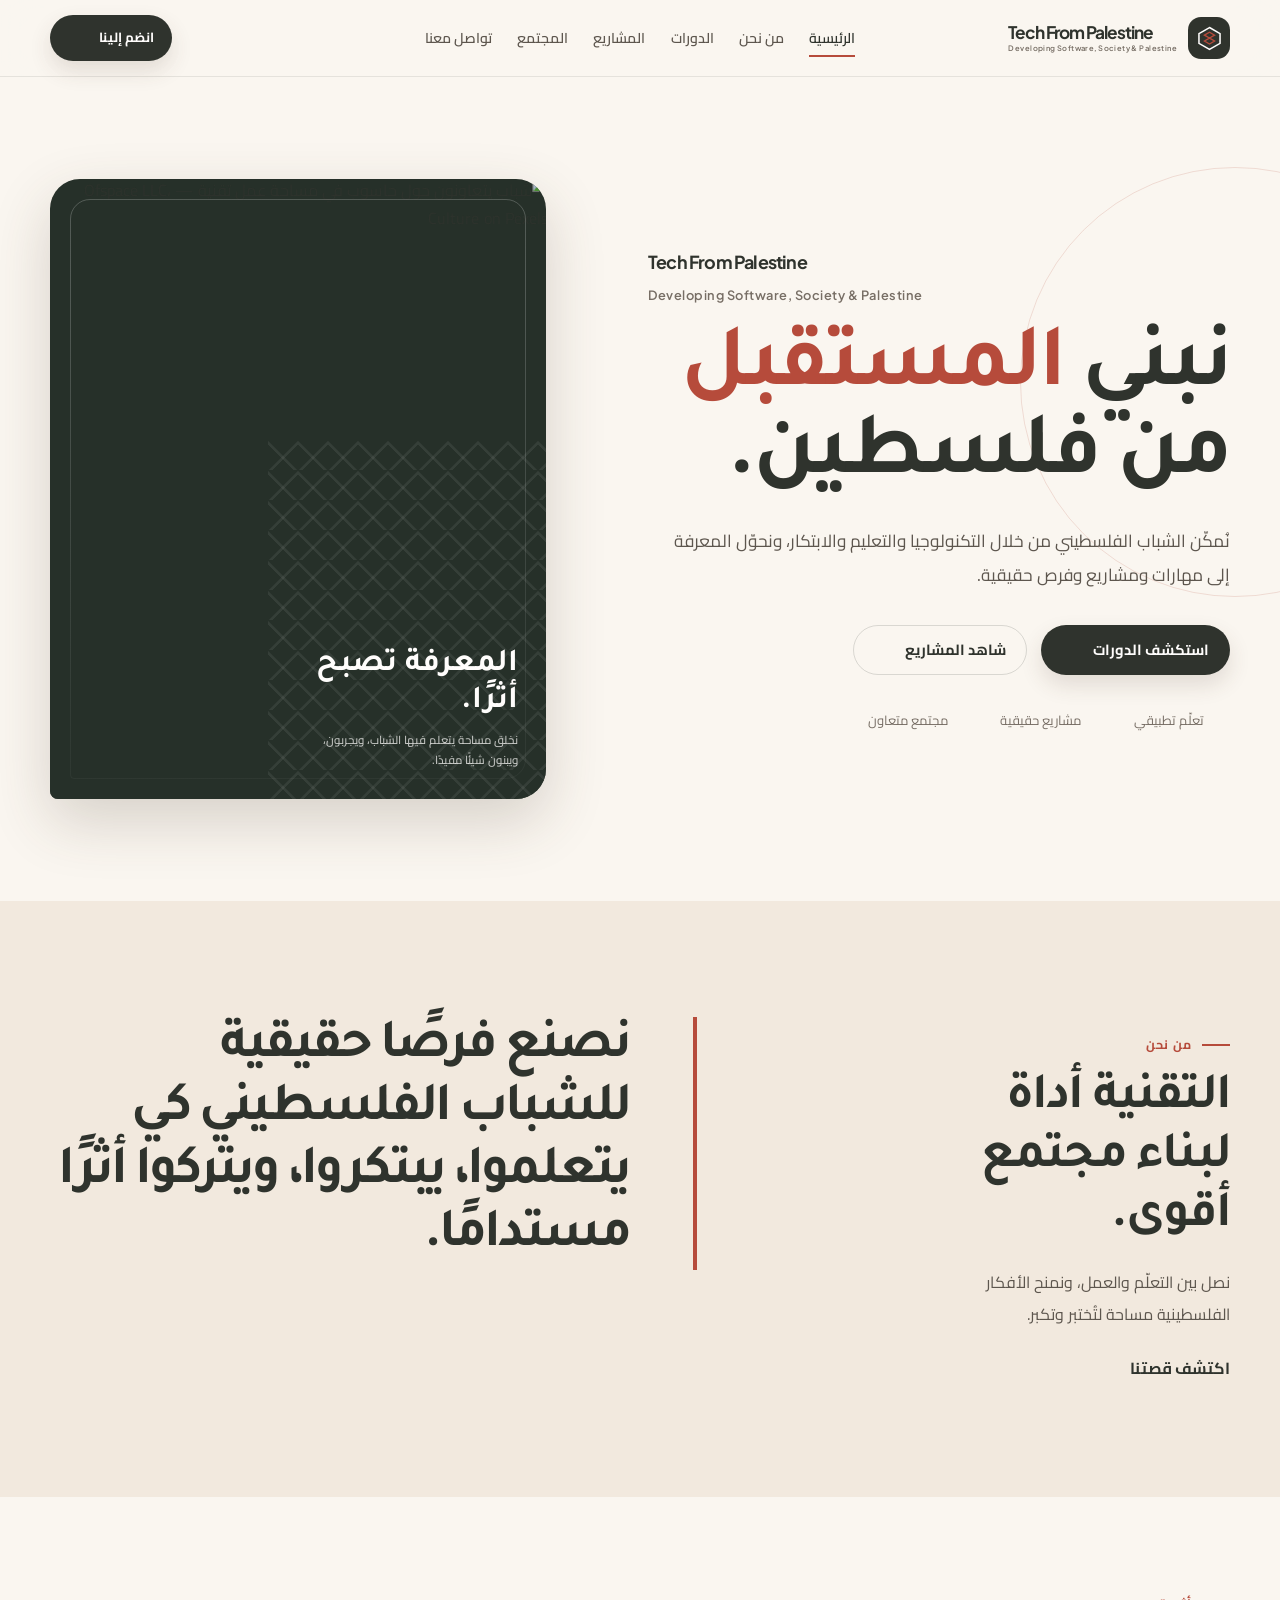
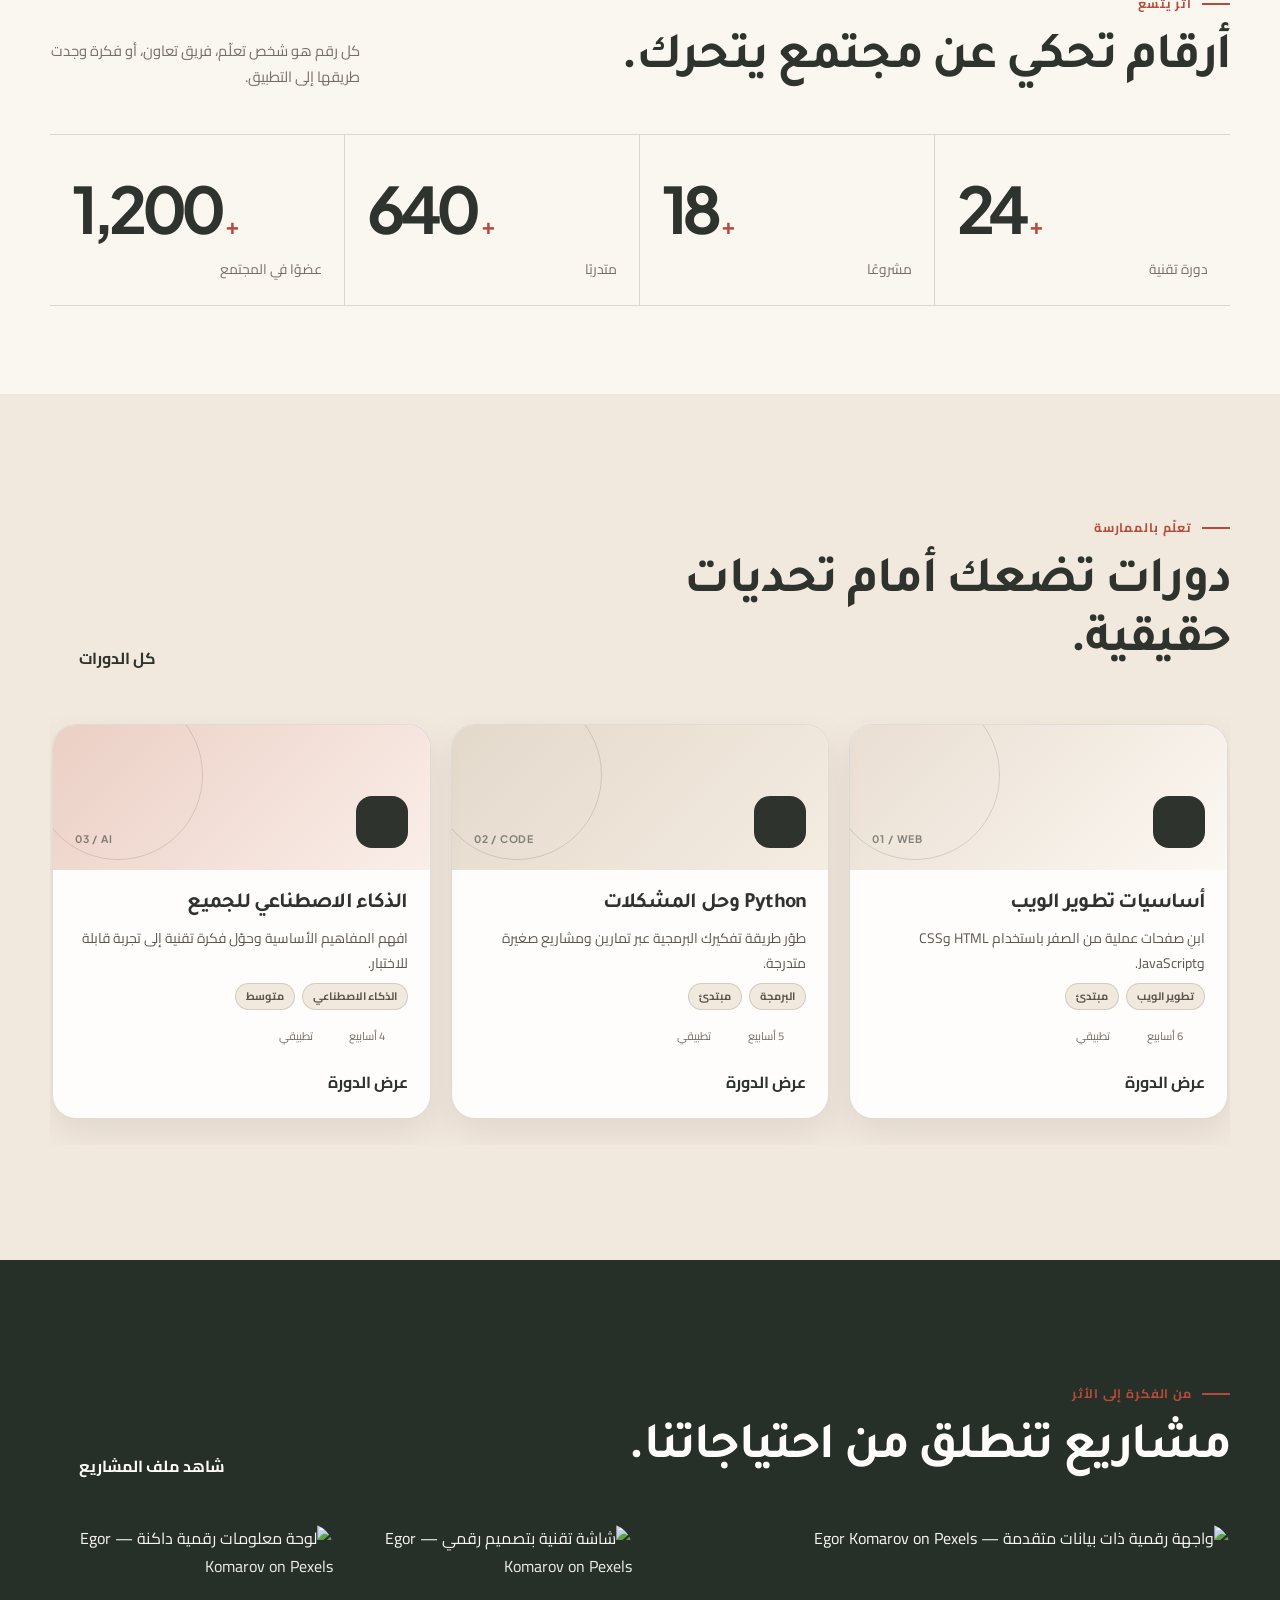
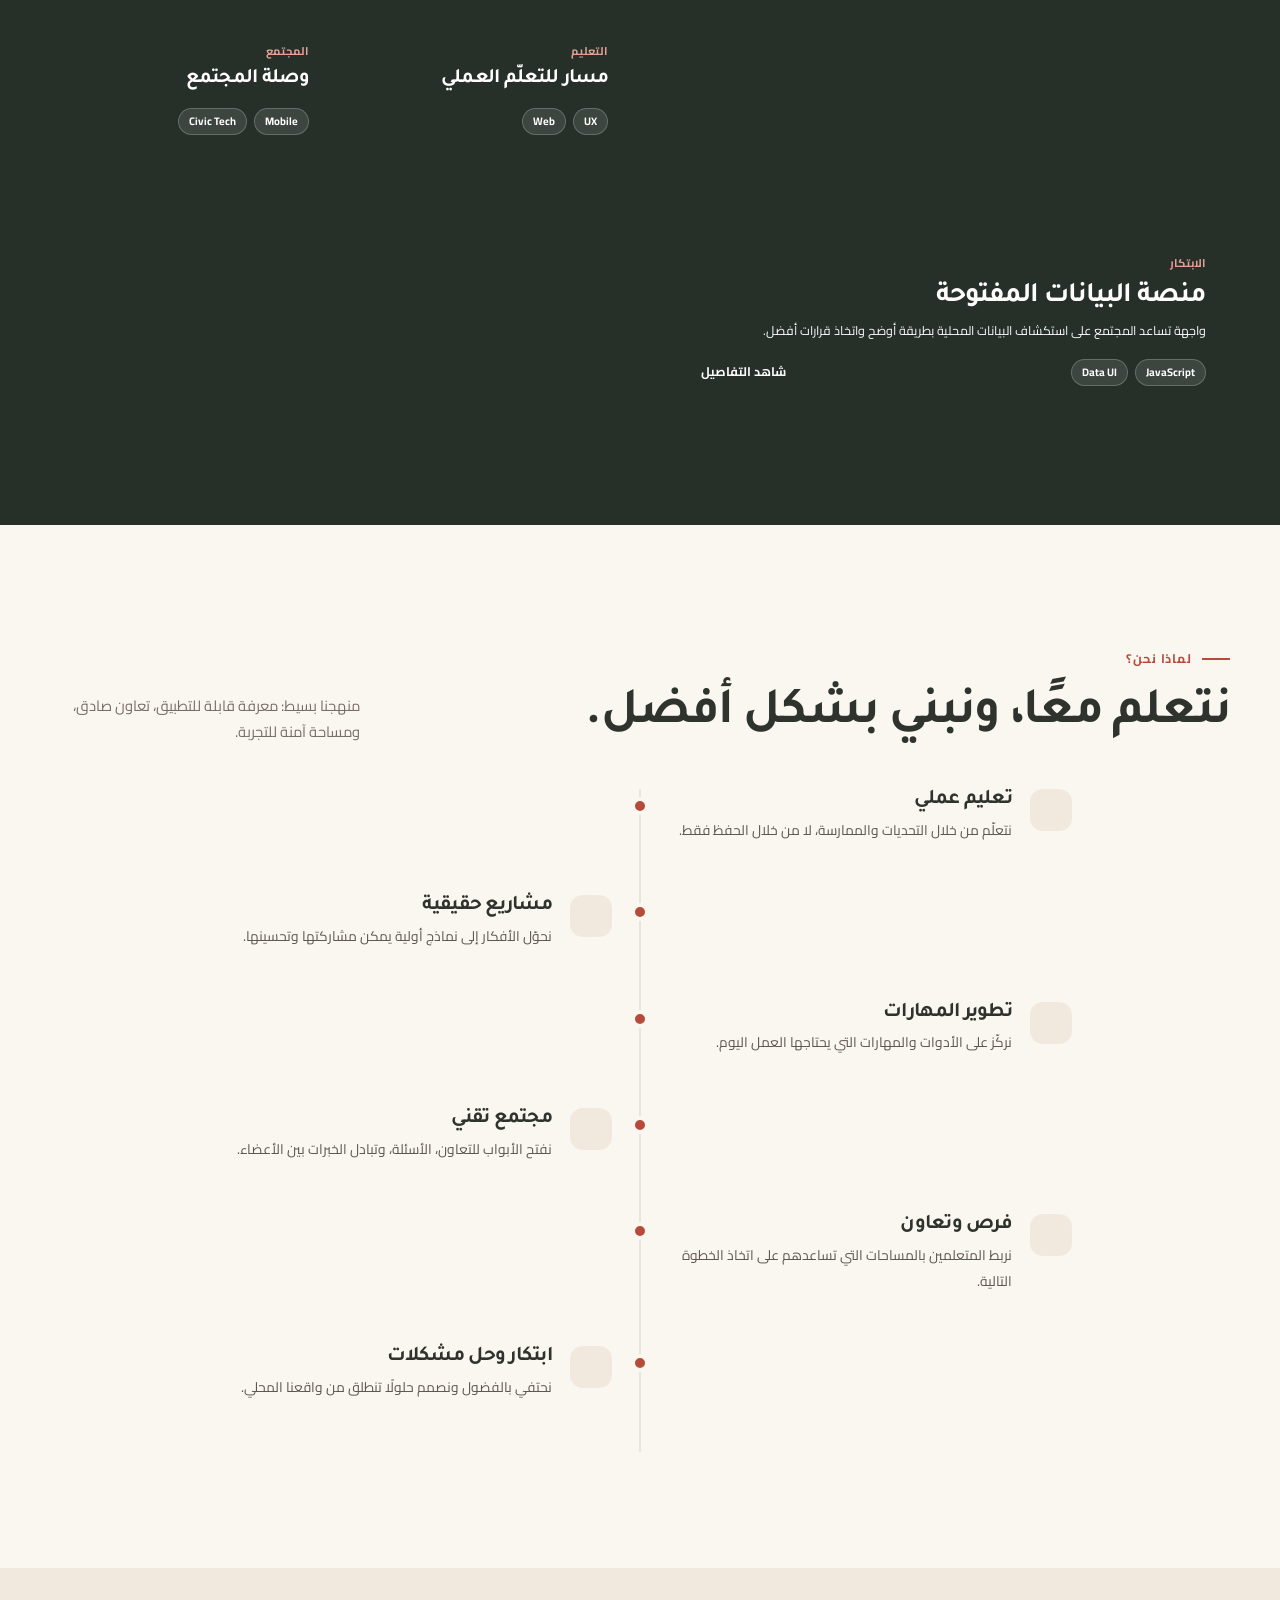
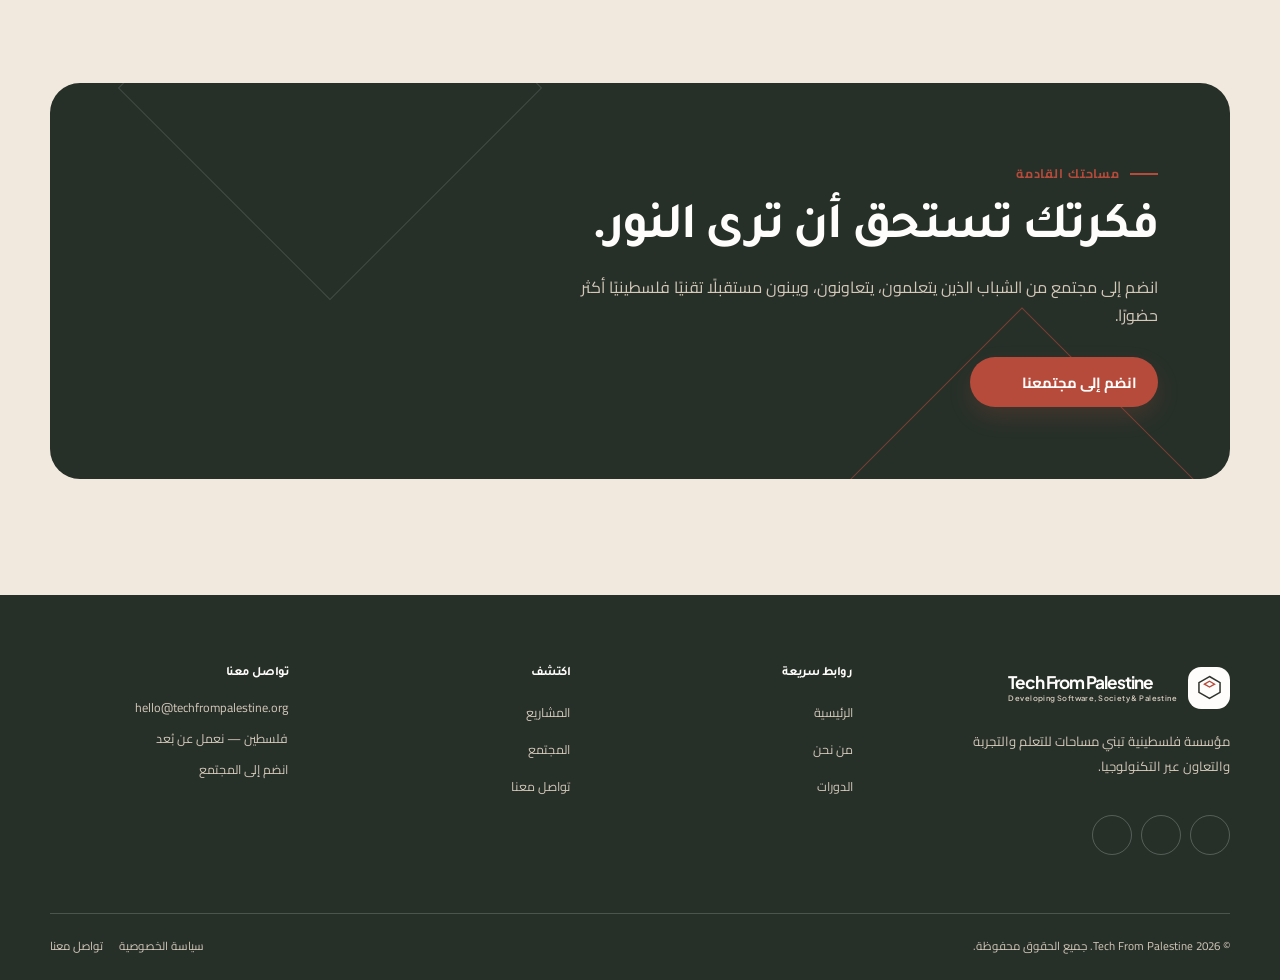
==== page/html/index.html @ d1a8598a "First Commit" ====
<!doctype html>
<html lang="ar" dir="rtl" class="no-js">
<head>
  <meta charset="UTF-8">
  <meta name="viewport" content="width=device-width, initial-scale=1.0">
  <meta name="description" content="Tech From Palestine — مؤسسة فلسطينية تمكّن الشباب من خلال التكنولوجيا والتعليم والابتكار وبناء المشاريع.">
  <meta name="theme-color" content="#263029">
  <title>Tech From Palestine | التكنولوجيا من فلسطين</title>
  <link rel="preconnect" href="https://fonts.googleapis.com">
  <link rel="preconnect" href="https://fonts.gstatic.com" crossorigin>
  <link rel="stylesheet" href="https://cdn.jsdelivr.net/npm/@tabler/icons-webfont/tabler-icons.min.css">
  <link rel="stylesheet" href="../css/style.css">
</head>
<body data-page="home">
  <a class="skip-link" href="#main-content">تجاوز إلى المحتوى</a>

  <header class="site-header" data-site-header>
    <div class="container navbar">
      <a class="brand-lockup" href="./index.html" aria-label="Tech From Palestine — الصفحة الرئيسية">
        <span class="brand-lockup__mark" aria-hidden="true">
          <svg viewBox="0 0 32 32" fill="none" xmlns="http://www.w3.org/2000/svg">
            <path d="M16 3 28.5 10.2v11.6L16 29 3.5 21.8V10.2L16 3Z" stroke="currentColor" stroke-width="1.8"/>
            <path d="m10 12 6-3.5 6 3.5-6 3.5-6-3.5Zm0 7 6-3.5 6 3.5-6 3.5-6-3.5Z" stroke="#e03c31" stroke-width="1.6"/>
          </svg>
        </span>
        <span class="brand-lockup__text">
          <span class="brand-lockup__name">Tech From Palestine</span>
          <span class="brand-lockup__tagline">Developing Software, Society &amp; Palestine</span>
        </span>
      </a>

      <nav class="primary-nav" aria-label="التنقل الرئيسي">
        <ul class="nav-links">
          <li><a href="./index.html" data-page-link="home">الرئيسية</a></li>
          <li><a href="./about.html" data-page-link="about">من نحن</a></li>
          <li><a href="./courses.html" data-page-link="courses">الدورات</a></li>
          <li><a href="./projects.html" data-page-link="projects">المشاريع</a></li>
          <li><a href="./community.html" data-page-link="community">المجتمع</a></li>
          <li><a href="./contact.html" data-page-link="contact">تواصل معنا</a></li>
        </ul>
      </nav>

      <div class="nav-actions">
        <a class="button button--primary button--small" href="./community.html">انضم إلينا <i class="ti ti-arrow-left icon" aria-hidden="true"></i></a>
      </div>

      <button class="nav-toggle" type="button" data-nav-toggle aria-expanded="false" aria-controls="mobile-menu" aria-label="فتح القائمة">
        <i class="ti ti-menu-2 icon icon-menu" aria-hidden="true"></i>
        <i class="ti ti-x icon icon-close" aria-hidden="true"></i>
        <span class="sr-only" data-nav-label>فتح القائمة</span>
      </button>
    </div>

    <div class="mobile-nav" id="mobile-menu" aria-hidden="false">
      <div class="container mobile-nav__inner">
        <nav aria-label="التنقل على الهاتف">
          <ul class="mobile-nav__links">
            <li><a href="./index.html" data-page-link="home"><span>الرئيسية</span><i class="ti ti-arrow-left icon" aria-hidden="true"></i></a></li>
            <li><a href="./about.html" data-page-link="about"><span>من نحن</span><i class="ti ti-arrow-left icon" aria-hidden="true"></i></a></li>
            <li><a href="./courses.html" data-page-link="courses"><span>الدورات</span><i class="ti ti-arrow-left icon" aria-hidden="true"></i></a></li>
            <li><a href="./projects.html" data-page-link="projects"><span>المشاريع</span><i class="ti ti-arrow-left icon" aria-hidden="true"></i></a></li>
            <li><a href="./community.html" data-page-link="community"><span>المجتمع</span><i class="ti ti-arrow-left icon" aria-hidden="true"></i></a></li>
            <li><a href="./contact.html" data-page-link="contact"><span>تواصل معنا</span><i class="ti ti-arrow-left icon" aria-hidden="true"></i></a></li>
          </ul>
        </nav>
        <div class="mobile-nav__actions">
          <a class="button button--primary" href="./community.html">انضم إلينا <i class="ti ti-arrow-left icon" aria-hidden="true"></i></a>
        </div>
      </div>
    </div>
  </header>

  <main id="main-content">
    <section class="hero" aria-labelledby="hero-title">
      <div class="container hero-grid">
        <div class="hero-copy" data-reveal>
          <p class="hero-kicker">Tech From Palestine</p>
          <p class="hero-tagline">Developing Software, Society &amp; Palestine</p>
          <h1 class="hero-title" id="hero-title">نبني <span>المستقبل</span><br>من فلسطين.</h1>
          <p class="hero-description">نُمكّن الشباب الفلسطيني من خلال التكنولوجيا والتعليم والابتكار، ونحوّل المعرفة إلى مهارات ومشاريع وفرص حقيقية.</p>
          <div class="button-group">
            <a class="button button--primary" href="./courses.html">استكشف الدورات <i class="ti ti-arrow-left icon" aria-hidden="true"></i></a>
            <a class="button button--outline" href="./projects.html">شاهد المشاريع <i class="ti ti-arrow-left icon" aria-hidden="true"></i></a>
          </div>
          <div class="hero-meta" aria-label="معلومات مختصرة">
            <span><i class="ti ti-school icon" aria-hidden="true"></i> تعلّم تطبيقي</span>
            <span><i class="ti ti-code icon" aria-hidden="true"></i> مشاريع حقيقية</span>
            <span><i class="ti ti-users icon" aria-hidden="true"></i> مجتمع متعاون</span>
          </div>
        </div>

        <div class="hero-visual" data-reveal>
          <figure class="hero-media">
            <img src="https://images.pexels.com/photos/16323454/pexels-photo-16323454.jpeg?auto=compress&amp;cs=tinysrgb&amp;w=1200" alt="شباب يتعاونون حول حاسوب في مساحة عمل تقنية — Ofspace LLC، Culture on Pexels" width="1200" height="1500">
            <span class="hero-media__shade" aria-hidden="true"></span>
            <figcaption class="hero-media__label">المعرفة تصبح أثرًا.<small>نخلق مساحة يتعلم فيها الشباب، ويجربون، ويبنون شيئًا مفيدًا.</small></figcaption>
          </figure>
         
        </div>
      </div>
    </section>

    <section class="section section--soft" aria-labelledby="mission-title">
      <div class="container pull-quote-layout">
        <div class="pull-quote-layout__aside" data-reveal>
          <span class="eyebrow">من نحن</span>
          <h2 class="section-title" id="mission-title">التقنية أداة لبناء مجتمع أقوى.</h2>
          <p class="body-copy mission-note">نصل بين التعلّم والعمل، ونمنح الأفكار الفلسطينية مساحة لتُختبر وتكبر.</p>
          <a class="text-link mission-link" href="./about.html">اكتشف قصتنا <i class="ti ti-arrow-left icon" aria-hidden="true"></i></a>
        </div>
        <blockquote class="pull-quote" data-reveal>نصنع فرصًا حقيقية للشباب الفلسطيني كي يتعلموا، يبتكروا، ويتركوا أثرًا مستدامًا.</blockquote>
      </div>
    </section>

    <section class="section section--compact" aria-labelledby="stats-title">
      <div class="container">
        <div class="section-heading" data-reveal>
          <div class="section-heading__copy">
            <span class="eyebrow">أثر يتسع</span>
            <h2 class="section-title" id="stats-title">أرقام تحكي عن مجتمع يتحرك.</h2>
          </div>
          <p class="section-heading__aside">كل رقم هو شخص تعلّم، فريق تعاون، أو فكرة وجدت طريقها إلى التطبيق.</p>
        </div>
        <div class="stats-cluster" aria-label="إحصائيات المؤسسة">
          <div class="stat" data-reveal><div class="stat__value"><span data-count="24">24</span><span class="stat__suffix">+</span></div><span class="stat__label">دورة تقنية</span></div>
          <div class="stat" data-reveal><div class="stat__value"><span data-count="18">18</span><span class="stat__suffix">+</span></div><span class="stat__label">مشروعًا</span></div>
          <div class="stat" data-reveal><div class="stat__value"><span data-count="640">640</span><span class="stat__suffix">+</span></div><span class="stat__label">متدربًا</span></div>
          <div class="stat" data-reveal><div class="stat__value"><span data-count="1200">1,200</span><span class="stat__suffix">+</span></div><span class="stat__label">عضوًا في المجتمع</span></div>
        </div>
      </div>
    </section>

    <section class="section section--soft" aria-labelledby="featured-courses-title">
      <div class="container">
        <div class="section-heading" data-reveal>
          <div class="section-heading__copy">
            <span class="eyebrow">تعلّم بالممارسة</span>
            <h2 class="section-title" id="featured-courses-title">دورات تضعك أمام تحديات حقيقية.</h2>
          </div>
          <a class="text-link" href="./courses.html">كل الدورات <i class="ti ti-arrow-left icon" aria-hidden="true"></i></a>
        </div>
        <div class="course-rail" aria-label="الدورات المميزة">
          <article class="course-card" data-reveal>
            <div class="course-card__art"><span class="course-card__icon"><i class="ti ti-brand-html5 icon" aria-hidden="true"></i></span><span class="course-card__code">01 / WEB</span></div>
            <div class="course-card__body"><h3 class="course-card__title">أساسيات تطوير الويب</h3><p class="course-card__description">ابنِ صفحات عملية من الصفر باستخدام HTML وCSS وJavaScript.</p><div class="tag-list"><span class="tag">تطوير الويب</span><span class="tag">مبتدئ</span></div><div class="card-meta"><span><i class="ti ti-calendar-event icon" aria-hidden="true"></i> 6 أسابيع</span><span><i class="ti ti-device-laptop icon" aria-hidden="true"></i> تطبيقي</span></div><div class="course-card__footer"><a class="text-link" href="./courses.html#web-foundations">عرض الدورة <i class="ti ti-arrow-left icon" aria-hidden="true"></i></a></div></div>
          </article>
          <article class="course-card" data-reveal>
            <div class="course-card__art"><span class="course-card__icon"><i class="ti ti-brand-python icon" aria-hidden="true"></i></span><span class="course-card__code">02 / CODE</span></div>
            <div class="course-card__body"><h3 class="course-card__title">Python وحل المشكلات</h3><p class="course-card__description">طوّر طريقة تفكيرك البرمجية عبر تمارين ومشاريع صغيرة متدرجة.</p><div class="tag-list"><span class="tag">البرمجة</span><span class="tag">مبتدئ</span></div><div class="card-meta"><span><i class="ti ti-calendar-event icon" aria-hidden="true"></i> 5 أسابيع</span><span><i class="ti ti-device-laptop icon" aria-hidden="true"></i> تطبيقي</span></div><div class="course-card__footer"><a class="text-link" href="./courses.html#python-problem-solving">عرض الدورة <i class="ti ti-arrow-left icon" aria-hidden="true"></i></a></div></div>
          </article>
          <article class="course-card" data-reveal>
            <div class="course-card__art"><span class="course-card__icon"><i class="ti ti-brain icon" aria-hidden="true"></i></span><span class="course-card__code">03 / AI</span></div>
            <div class="course-card__body"><h3 class="course-card__title">الذكاء الاصطناعي للجميع</h3><p class="course-card__description">افهم المفاهيم الأساسية وحوّل فكرة تقنية إلى تجربة قابلة للاختبار.</p><div class="tag-list"><span class="tag">الذكاء الاصطناعي</span><span class="tag">متوسط</span></div><div class="card-meta"><span><i class="ti ti-calendar-event icon" aria-hidden="true"></i> 4 أسابيع</span><span><i class="ti ti-device-laptop icon" aria-hidden="true"></i> تطبيقي</span></div><div class="course-card__footer"><a class="text-link" href="./courses.html#ai-for-everyone">عرض الدورة <i class="ti ti-arrow-left icon" aria-hidden="true"></i></a></div></div>
          </article>
        </div>
      </div>
    </section>

    <section class="section section--dark" aria-labelledby="featured-projects-title">
      <div class="container">
        <div class="section-heading" data-reveal>
          <div class="section-heading__copy">
            <span class="eyebrow">من الفكرة إلى الأثر</span>
            <h2 class="section-title" id="featured-projects-title">مشاريع تنطلق من احتياجاتنا.</h2>
          </div>
          <a class="text-link text-link--light" href="./projects.html">شاهد ملف المشاريع <i class="ti ti-arrow-left icon" aria-hidden="true"></i></a>
        </div>
        <div class="project-bento">
          <article class="project-card project-card--featured" data-reveal>
            <div class="project-card__image"><img src="https://images.pexels.com/photos/27141313/pexels-photo-27141313.jpeg?auto=compress&amp;cs=tinysrgb&amp;w=1200" alt="واجهة رقمية ذات بيانات متقدمة — Egor Komarov on Pexels" loading="lazy" width="1200" height="900"></div><span class="project-card__overlay" aria-hidden="true"></span>
            <div class="project-card__body"><span class="project-card__category">الابتكار</span><h3 class="project-card__title">منصة البيانات المفتوحة</h3><p class="project-card__description">واجهة تساعد المجتمع على استكشاف البيانات المحلية بطريقة أوضح واتخاذ قرارات أفضل.</p><div class="project-card__footer"><div class="project-tech"><span class="tag">JavaScript</span><span class="tag">Data UI</span></div><a class="text-link" href="./projects.html#palestine-open-data">شاهد التفاصيل <i class="ti ti-arrow-left icon" aria-hidden="true"></i></a></div></div>
          </article>
          <article class="project-card" data-reveal>
            <div class="project-card__image"><img src="https://images.pexels.com/photos/27141314/pexels-photo-27141314.jpeg?auto=compress&amp;cs=tinysrgb&amp;w=900" alt="شاشة تقنية بتصميم رقمي — Egor Komarov on Pexels" loading="lazy" width="900" height="900"></div><span class="project-card__overlay" aria-hidden="true"></span>
            <div class="project-card__body"><span class="project-card__category">التعليم</span><h3 class="project-card__title">مسار للتعلّم العملي</h3><div class="project-card__footer"><div class="project-tech"><span class="tag">UX</span><span class="tag">Web</span></div><a class="text-link" href="./projects.html#masar-learning" aria-label="شاهد تفاصيل مسار للتعلم العملي"><i class="ti ti-arrow-left icon" aria-hidden="true"></i></a></div></div>
          </article>
          <article class="project-card" data-reveal>
            <div class="project-card__image"><img src="https://images.pexels.com/photos/27141307/pexels-photo-27141307.jpeg?auto=compress&amp;cs=tinysrgb&amp;w=900" alt="لوحة معلومات رقمية داكنة — Egor Komarov on Pexels" loading="lazy" width="900" height="900"></div><span class="project-card__overlay" aria-hidden="true"></span>
            <div class="project-card__body"><span class="project-card__category">المجتمع</span><h3 class="project-card__title">وصلة المجتمع</h3><div class="project-card__footer"><div class="project-tech"><span class="tag">Mobile</span><span class="tag">Civic Tech</span></div><a class="text-link" href="./projects.html#wasla-community" aria-label="شاهد تفاصيل وصلة المجتمع"><i class="ti ti-arrow-left icon" aria-hidden="true"></i></a></div></div>
          </article>
        </div>
      </div>
    </section>

    <section class="section" aria-labelledby="why-title">
      <div class="container">
        <div class="section-heading" data-reveal>
          <div class="section-heading__copy"><span class="eyebrow">لماذا نحن؟</span><h2 class="section-title" id="why-title">نتعلم معًا، ونبني بشكل أفضل.</h2></div>
          <p class="section-heading__aside">منهجنا بسيط: معرفة قابلة للتطبيق، تعاون صادق، ومساحة آمنة للتجربة.</p>
        </div>
        <div class="feature-ladder">
          <article class="feature-ladder__item" data-reveal><span class="feature-ladder__icon"><i class="ti ti-school icon" aria-hidden="true"></i></span><div><h3 class="feature-ladder__title">تعليم عملي</h3><p class="feature-ladder__text">نتعلّم من خلال التحديات والممارسة، لا من خلال الحفظ فقط.</p></div></article>
          <article class="feature-ladder__item" data-reveal><span class="feature-ladder__icon"><i class="ti ti-box-multiple icon" aria-hidden="true"></i></span><div><h3 class="feature-ladder__title">مشاريع حقيقية</h3><p class="feature-ladder__text">نحوّل الأفكار إلى نماذج أولية يمكن مشاركتها وتحسينها.</p></div></article>
          <article class="feature-ladder__item" data-reveal><span class="feature-ladder__icon"><i class="ti ti-chart-dots-3 icon" aria-hidden="true"></i></span><div><h3 class="feature-ladder__title">تطوير المهارات</h3><p class="feature-ladder__text">نركّز على الأدوات والمهارات التي يحتاجها العمل اليوم.</p></div></article>
          <article class="feature-ladder__item" data-reveal><span class="feature-ladder__icon"><i class="ti ti-users-group icon" aria-hidden="true"></i></span><div><h3 class="feature-ladder__title">مجتمع تقني</h3><p class="feature-ladder__text">نفتح الأبواب للتعاون، الأسئلة، وتبادل الخبرات بين الأعضاء.</p></div></article>
          <article class="feature-ladder__item" data-reveal><span class="feature-ladder__icon"><i class="ti ti-route icon" aria-hidden="true"></i></span><div><h3 class="feature-ladder__title">فرص وتعاون</h3><p class="feature-ladder__text">نربط المتعلمين بالمساحات التي تساعدهم على اتخاذ الخطوة التالية.</p></div></article>
          <article class="feature-ladder__item" data-reveal><span class="feature-ladder__icon"><i class="ti ti-bulb icon" aria-hidden="true"></i></span><div><h3 class="feature-ladder__title">ابتكار وحل مشكلات</h3><p class="feature-ladder__text">نحتفي بالفضول ونصمم حلولًا تنطلق من واقعنا المحلي.</p></div></article>
        </div>
      </div>
    </section>

    <section class="section section--soft" aria-labelledby="home-cta-title">
      <div class="container">
        <div class="community-cta" data-reveal>
          <div class="community-cta__inner"><span class="eyebrow">مساحتك القادمة</span><h2 id="home-cta-title">فكرتك تستحق أن ترى النور.</h2><p>انضم إلى مجتمع من الشباب الذين يتعلمون، يتعاونون، ويبنون مستقبلًا تقنيًا فلسطينيًا أكثر حضورًا.</p><a class="button button--accent" href="./community.html">انضم إلى مجتمعنا <i class="ti ti-arrow-left icon" aria-hidden="true"></i></a></div>
        </div>
      </div>
    </section>
  </main>

  <footer class="site-footer">
    <div class="container">
      <div class="footer-grid">
        <div class="footer-brand"><a class="brand-lockup" href="./index.html" aria-label="Tech From Palestine — الصفحة الرئيسية"><span class="brand-lockup__mark" aria-hidden="true"><svg viewBox="0 0 32 32" fill="none" xmlns="http://www.w3.org/2000/svg"><path d="M16 3 28.5 10.2v11.6L16 29 3.5 21.8V10.2L16 3Z" stroke="currentColor" stroke-width="1.8"/><path d="m10 12 6-3.5 6 3.5-6 3.5-6-3.5Z" stroke="#e03c31" stroke-width="1.6"/></svg></span><span class="brand-lockup__text"><span class="brand-lockup__name">Tech From Palestine</span><span class="brand-lockup__tagline">Developing Software, Society &amp; Palestine</span></span></a><p class="footer-brand__copy">مؤسسة فلسطينية تبني مساحات للتعلم والتجربة والتعاون عبر التكنولوجيا.</p><div class="social-links"><a class="social-link" href="https://www.linkedin.com/" target="_blank" rel="noreferrer" aria-label="LinkedIn"><i class="ti ti-brand-linkedin icon" aria-hidden="true"></i></a><a class="social-link" href="https://www.instagram.com/" target="_blank" rel="noreferrer" aria-label="Instagram"><i class="ti ti-brand-instagram icon" aria-hidden="true"></i></a><a class="social-link" href="https://github.com/" target="_blank" rel="noreferrer" aria-label="GitHub"><i class="ti ti-brand-github icon" aria-hidden="true"></i></a></div></div>
        <div><h2 class="footer-heading">روابط سريعة</h2><ul class="footer-links"><li><a href="./index.html">الرئيسية</a></li><li><a href="./about.html">من نحن</a></li><li><a href="./courses.html">الدورات</a></li></ul></div>
        <div><h2 class="footer-heading">اكتشف</h2><ul class="footer-links"><li><a href="./projects.html">المشاريع</a></li><li><a href="./community.html">المجتمع</a></li><li><a href="./contact.html">تواصل معنا</a></li></ul></div>
        <div><h2 class="footer-heading">تواصل معنا</h2><div class="footer-contact"><a href="mailto:hello@techfrompalestine.org">hello@techfrompalestine.org</a><span>فلسطين — نعمل عن بُعد</span><a href="./community.html">انضم إلى المجتمع</a></div></div>
      </div>
      <div class="footer-bottom"><span>© <span data-current-year>2026</span> Tech From Palestine. جميع الحقوق محفوظة.</span><div class="footer-bottom__links"><a href="./contact.html">سياسة الخصوصية</a><a href="./contact.html">تواصل معنا</a></div></div>
    </div>
  </footer>

  <script src="../js/content.js" defer></script>
  <script src="../js/site.js" defer></script>
</body>
</html>
---- page/css/style.css ----
@import url('https://fonts.googleapis.com/css2?family=Cairo:wght@400;500;600;700&family=Plus+Jakarta+Sans:wght@500;600;700&family=Tajawal:wght@400;500;600;700;800&display=swap');

:root {
  --color-bg: #faf6f0;
  --color-surface: #fffdfc;
  --color-surface-soft: #f2e9de;
  --color-surface-sage: #e6e3d5;
  --color-surface-mission: #e5e8dc;
  --color-surface-vision: #f0e1d6;
  --color-surface-danger: #fff1ec;
  --color-ink: #2f332d;
  --color-ink-soft: #5d564e;
  --color-ink-muted: #776e65;
  --color-ink-rgb: 47, 51, 45;
  --color-accent: #b64b3b;
  --color-accent-deep: #8f382f;
  --color-accent-light: #e3a095;
  --color-accent-rgb: 182, 75, 59;
  --color-sage: #d7d1c4;
  --color-sage-dark: #b2a798;
  --color-dark: #263029;
  --color-dark-soft: #3b463d;
  --color-dark-muted: #d4c8b9;
  --color-dark-rgb: 38, 48, 41;
  --color-surface-rgb: 255, 253, 252;
  --color-bg-rgb: 250, 246, 240;
  --color-line: rgba(47, 51, 45, 0.16);
  --color-line-dark: rgba(250, 246, 240, 0.18);
  --color-success: #3f7459;
  --color-art-one-start: #e9ded2;
  --color-art-one-end: #fcf8f2;
  --color-art-two-start: #e3d9cb;
  --color-art-two-end: #f5ece2;
  --color-art-three-start: #ebcfc4;
  --color-art-three-end: #faeee9;
  --font-heading: 'Tajawal', sans-serif;
  --font-body: 'Cairo', sans-serif;
  --font-brand: 'Plus Jakarta Sans', 'Cairo', sans-serif;
  --shadow-card: 0 14px 35px rgba(77, 58, 43, 0.1);
  --shadow-card-hover: 0 20px 45px rgba(77, 58, 43, 0.17);
  --shadow-floating: 0 22px 60px rgba(77, 58, 43, 0.2);
  --shadow-button: 0 10px 22px rgba(77, 58, 43, 0.14);
  --shadow-button-hover: 0 14px 30px rgba(77, 58, 43, 0.2);
  --shadow-accent-button: 0 10px 22px rgba(182, 75, 59, 0.2);
  --shadow-accent-button-hover: 0 14px 30px rgba(182, 75, 59, 0.28);
  --color-on-dark: #fffdfc;
  --color-on-dark-muted: rgba(255, 253, 252, 0.74);
  --color-on-dark-border: rgba(255, 253, 252, 0.22);
  --color-on-dark-border-strong: rgba(255, 253, 252, 0.32);
  --color-on-dark-border-soft: rgba(255, 253, 252, 0.12);
  --color-overlay-dark-soft: rgba(38, 48, 41, 0.05);
  --color-overlay-dark-strong: rgba(38, 48, 41, 0.86);
  --radius-card: 24px;
  --radius-control: 12px;
  --radius-pill: 999px;
  --container-max: 1180px;
  --header-height: 76px;
  --space-1: 4px;
  --space-2: 8px;
  --space-3: 12px;
  --space-4: 16px;
  --space-5: 20px;
  --space-6: 24px;
  --space-8: 32px;
  --space-10: 40px;
  --space-12: 48px;
  --space-16: 64px;
  --space-18: 72px;
  --breakpoint-nav: 920px;
  --breakpoint-tablet: 760px;
  --breakpoint-mobile: 560px;
  --ease-standard: cubic-bezier(0.2, 0.8, 0.2, 1);
}

*,
*::before,
*::after {
  box-sizing: border-box;
}

html {
  scroll-behavior: smooth;
  background: var(--color-bg);
}

body {
  min-width: 320px;
  margin: 0;
  background: var(--color-bg);
  color: var(--color-ink);
  font-family: var(--font-body);
  font-size: 16px;
  line-height: 1.75;
  text-rendering: optimizeLegibility;
  -webkit-font-smoothing: antialiased;
}

body.is-menu-open {
  overflow: hidden;
}

img,
svg {
  display: block;
  max-width: 100%;
}

img {
  height: auto;
}

button,
input,
textarea,
select {
  color: inherit;
  font: inherit;
}

button,
a {
  -webkit-tap-highlight-color: transparent;
}

button {
  cursor: pointer;
}

a {
  color: inherit;
  text-decoration: none;
}

ul,
ol {
  margin: 0;
  padding: 0;
  list-style: none;
}

p,
h1,
h2,
h3,
h4,
figure,
blockquote {
  margin: 0;
}

h1,
h2,
h3,
h4 {
  color: var(--color-ink);
  font-family: var(--font-heading);
  font-weight: 700;
  letter-spacing: -0.035em;
  line-height: 1.15;
}

h1,
h2,
h3,
h4,
p {
  overflow-wrap: anywhere;
}

::selection {
  background: var(--color-accent);
  color: var(--color-surface);
}

:focus-visible {
  outline: 3px solid var(--color-accent);
  outline-offset: 4px;
}

.sr-only {
  position: absolute;
  width: 1px;
  height: 1px;
  padding: 0;
  margin: -1px;
  overflow: hidden;
  clip: rect(0, 0, 0, 0);
  white-space: nowrap;
  border: 0;
}

.skip-link {
  position: fixed;
  top: 12px;
  inset-inline-start: 12px;
  z-index: 300;
  padding: 10px 16px;
  border-radius: var(--radius-control);
  background: var(--color-ink);
  color: var(--color-surface);
  font-weight: 700;
  transform: translateY(-180%);
  transition: transform 180ms var(--ease-standard);
}

.skip-link:focus {
  transform: translateY(0);
}

.icon {
  width: 1.15em;
  height: 1.15em;
  display: inline-flex;
  flex: 0 0 auto;
  align-items: center;
  justify-content: center;
  color: currentColor;
  font-size: 1.15rem;
  line-height: 1;
}

.container {
  width: min(calc(100% - 40px), var(--container-max));
  margin-inline: auto;
}

.section {
  padding-block: clamp(72px, 9vw, 132px);
}

.section--compact {
  padding-block: clamp(52px, 7vw, 88px);
}

.section--soft {
  background: var(--color-surface-soft);
}

.section--dark {
  background: var(--color-dark);
  color: var(--color-surface);
}

.section--dark h2,
.section--dark h3,
.section--dark p,
.section--dark .section-title,
.section--dark .body-copy {
  color: inherit;
}

.section-heading {
  display: flex;
  align-items: end;
  justify-content: space-between;
  gap: 32px;
  margin-bottom: 44px;
}

.section-heading__copy {
  max-width: 650px;
}

.section-heading__aside {
  max-width: 310px;
  color: var(--color-ink-muted);
  font-size: 0.92rem;
}

.section--dark .section-heading__aside {
  color: var(--color-dark-muted);
}

.eyebrow {
  display: inline-flex;
  align-items: center;
  gap: 10px;
  margin-bottom: 18px;
  color: var(--color-accent);
  font-size: 0.78rem;
  font-weight: 700;
  letter-spacing: 0.07em;
  line-height: 1.4;
}

.eyebrow::before {
  width: 28px;
  height: 2px;
  background: currentColor;
  content: '';
}

.section-title {
  max-width: 720px;
  font-size: clamp(2rem, 4vw, 4rem);
}

.body-copy {
  color: var(--color-ink-soft);
  font-size: 1rem;
  line-height: 2;
}

.body-copy--large {
  font-size: clamp(1.08rem, 1.5vw, 1.28rem);
  line-height: 1.95;
}

.text-link {
  display: inline-flex;
  align-items: center;
  gap: 8px;
  color: var(--color-ink);
  font-weight: 700;
  transition: color 180ms var(--ease-standard), gap 180ms var(--ease-standard);
}

.text-link:hover {
  gap: 12px;
  color: var(--color-accent);
}

.text-link--light {
  color: var(--color-surface);
}

.text-link--light:hover {
  color: #ff8278;
}

.button-group {
  display: flex;
  flex-wrap: wrap;
  align-items: center;
  gap: 14px;
}

.button {
  min-height: 50px;
  display: inline-flex;
  align-items: center;
  justify-content: center;
  gap: 10px;
  padding: 11px 20px;
  border: 1px solid transparent;
  border-radius: var(--radius-pill);
  font-size: 0.92rem;
  font-weight: 700;
  line-height: 1.2;
  text-align: center;
  transition: transform 180ms var(--ease-standard), background-color 180ms var(--ease-standard), border-color 180ms var(--ease-standard), box-shadow 180ms var(--ease-standard), color 180ms var(--ease-standard);
}

.button:hover {
  transform: translateY(-2px);
}

.button:active {
  transform: translateY(0);
}

.button--small {
  min-height: 44px;
  padding-inline: 17px;
  font-size: 0.83rem;
}

.button--primary {
  background: var(--color-ink);
  color: var(--color-surface);
  box-shadow: 0 10px 22px rgba(26, 46, 40, 0.15);
}

.button--primary:hover {
  background: var(--color-dark-soft);
  box-shadow: 0 14px 30px rgba(26, 46, 40, 0.23);
}

.button--accent {
  background: var(--color-accent);
  color: var(--color-surface);
  box-shadow: 0 10px 22px rgba(224, 60, 49, 0.2);
}

.button--accent:hover {
  background: var(--color-accent-deep);
  box-shadow: 0 14px 30px rgba(224, 60, 49, 0.28);
}

.button--outline {
  border-color: var(--color-line);
  background: transparent;
  color: var(--color-ink);
}

.button--outline:hover {
  border-color: var(--color-ink);
  background: var(--color-surface);
}

.button--outline-light {
  border-color: rgba(255, 255, 255, 0.32);
  color: var(--color-surface);
}

.button--outline-light:hover {
  border-color: var(--color-surface);
  background: rgba(255, 255, 255, 0.08);
}

/* Shared navigation */
.site-header {
  position: sticky;
  top: 0;
  z-index: 100;
  min-height: var(--header-height);
  border-bottom: 1px solid rgba(26, 46, 40, 0.1);
  background: rgba(247, 248, 247, 0.84);
  backdrop-filter: blur(18px);
  transition: background-color 180ms var(--ease-standard), box-shadow 180ms var(--ease-standard);
}

.site-header.is-scrolled {
  background: rgba(247, 248, 247, 0.96);
  box-shadow: 0 8px 28px rgba(26, 46, 40, 0.08);
}

.navbar {
  min-height: var(--header-height);
  display: grid;
  grid-template-columns: minmax(220px, 1fr) auto minmax(190px, 1fr);
  align-items: center;
  gap: 28px;
}

.brand-lockup {
  display: inline-flex;
  align-items: center;
  justify-self: start;
  gap: 11px;
  min-width: 0;
}

.brand-lockup__mark {
  width: 42px;
  height: 42px;
  display: grid;
  flex: 0 0 auto;
  place-items: center;
  border-radius: 13px;
  background: var(--color-ink);
  color: var(--color-surface);
}

.brand-lockup__mark svg {
  width: 27px;
  height: 27px;
}

.brand-lockup__text {
  min-width: 0;
  display: grid;
  gap: 1px;
}

.brand-lockup__name {
  overflow: hidden;
  color: var(--color-ink);
  font-family: var(--font-brand);
  font-size: clamp(0.95rem, 1.4vw, 1.08rem);
  font-weight: 700;
  letter-spacing: -0.06em;
  line-height: 1.2;
  text-overflow: ellipsis;
  white-space: nowrap;
  direction: ltr;
  text-align: start;
}

.brand-lockup__tagline {
  color: var(--color-ink-muted);
  font-family: var(--font-brand);
  font-size: 0.47rem;
  font-weight: 600;
  letter-spacing: 0.055em;
  line-height: 1.3;
  direction: ltr;
  text-align: start;
  white-space: nowrap;
}

.primary-nav {
  justify-self: center;
}

.nav-links {
  display: flex;
  align-items: center;
  gap: clamp(7px, 1.2vw, 22px);
}

.nav-links a {
  position: relative;
  min-height: 44px;
  display: inline-flex;
  align-items: center;
  padding: 8px 5px;
  color: var(--color-ink-soft);
  font-size: 0.88rem;
  font-weight: 600;
  white-space: nowrap;
  transition: color 180ms var(--ease-standard);
}

.nav-links a::after {
  position: absolute;
  right: 5px;
  bottom: 3px;
  left: 5px;
  height: 2px;
  background: var(--color-accent);
  content: '';
  transform: scaleX(0);
  transform-origin: right center;
  transition: transform 180ms var(--ease-standard);
}

.nav-links a:hover,
.nav-links a.is-active {
  color: var(--color-ink);
}

.nav-links a:hover::after,
.nav-links a.is-active::after {
  transform: scaleX(1);
}

.nav-actions {
  display: flex;
  justify-self: end;
  align-items: center;
}

.nav-toggle {
  width: 44px;
  height: 44px;
  display: none;
  align-items: center;
  justify-content: center;
  padding: 0;
  border: 1px solid var(--color-line);
  border-radius: var(--radius-control);
  background: var(--color-surface);
  color: var(--color-ink);
}

.nav-toggle .icon-close {
  display: none;
}

.nav-toggle[aria-expanded='true'] .icon-menu {
  display: none;
}

.nav-toggle[aria-expanded='true'] .icon-close {
  display: inline-flex;
}

.mobile-nav {
  display: none;
  border-top: 1px solid var(--color-line);
  background: var(--color-surface);
}

.mobile-nav__inner {
  padding-block: 22px 26px;
}

.mobile-nav__links {
  display: grid;
  gap: 2px;
}

.mobile-nav__links a {
  min-height: 48px;
  display: flex;
  align-items: center;
  justify-content: space-between;
  padding: 10px 0;
  border-bottom: 1px solid var(--color-line);
  color: var(--color-ink-soft);
  font-weight: 700;
}

.mobile-nav__links a.is-active {
  color: var(--color-accent);
}

.mobile-nav__actions {
  display: grid;
  gap: 12px;
  padding-top: 22px;
}

.mobile-nav__actions .button {
  width: 100%;
}

.js .mobile-nav.is-open {
  display: block;
}

.no-js .mobile-nav {
  display: block;
}

/* Home hero */
.hero {
  position: relative;
  overflow: hidden;
  padding-block: clamp(56px, 8vw, 112px) clamp(64px, 8vw, 120px);
}

.hero::before {
  position: absolute;
  top: 90px;
  inset-inline-start: -170px;
  width: 430px;
  height: 430px;
  border: 1px solid rgba(224, 60, 49, 0.12);
  border-radius: 50%;
  content: '';
  pointer-events: none;
}

.hero-grid {
  position: relative;
  display: grid;
  grid-template-columns: minmax(0, 1.08fr) minmax(380px, 0.92fr);
  align-items: center;
  gap: clamp(42px, 8vw, 110px);
}

.hero-copy {
  position: relative;
  z-index: 2;
}

.hero-title {
  max-width: 700px;
  margin-bottom: 20px;
  font-size: clamp(3.25rem, 7vw, 7rem);
  line-height: 0.98;
}

.hero-title span {
  color: var(--color-accent);
}

.hero-kicker {
  margin-bottom: 6px;
  color: var(--color-ink);
  font-family: var(--font-brand);
  font-size: clamp(1rem, 1.4vw, 1.18rem);
  font-weight: 700;
  letter-spacing: -0.045em;
  direction: ltr;
  text-align: start;
}

.hero-tagline {
  margin-bottom: 22px;
  color: var(--color-ink-muted);
  font-family: var(--font-brand);
  font-size: clamp(0.68rem, 1vw, 0.82rem);
  font-weight: 600;
  letter-spacing: 0.04em;
  direction: ltr;
  text-align: start;
}

.hero-description {
  max-width: 600px;
  margin-bottom: 32px;
  color: var(--color-ink-soft);
  font-size: clamp(1.02rem, 1.35vw, 1.2rem);
  line-height: 2;
}

.hero-meta {
  display: flex;
  flex-wrap: wrap;
  gap: 18px 26px;
  margin-top: 34px;
  color: var(--color-ink-muted);
  font-size: 0.82rem;
}

.hero-meta span {
  display: inline-flex;
  align-items: center;
  gap: 8px;
}

.hero-meta .icon {
  color: var(--color-accent);
  font-size: 1rem;
}

.hero-visual {
  position: relative;
  min-height: 530px;
}

.hero-media {
  position: relative;
  min-height: 530px;
  overflow: hidden;
  border-radius: 30px 30px 30px 8px;
  background: var(--color-dark);
  box-shadow: var(--shadow-floating);
}

.hero-media::before {
  position: absolute;
  z-index: 1;
  inset: 20px;
  border: 1px solid rgba(255, 255, 255, 0.26);
  border-radius: 20px 20px 20px 4px;
  content: '';
  pointer-events: none;
}

.hero-media::after {
  position: absolute;
  z-index: 2;
  right: 0;
  bottom: 0;
  width: 56%;
  height: 58%;
  background-image: linear-gradient(45deg, transparent 42%, rgba(255, 255, 255, 0.18) 43%, rgba(255, 255, 255, 0.18) 48%, transparent 49%), linear-gradient(-45deg, transparent 42%, rgba(255, 255, 255, 0.18) 43%, rgba(255, 255, 255, 0.18) 48%, transparent 49%);
  background-size: 30px 30px;
  content: '';
  opacity: 0.4;
  pointer-events: none;
}

.hero-media img {
  width: 100%;
  height: 100%;
  min-height: 530px;
  object-fit: cover;
  object-position: 50% 50%;
  opacity: 0.8;
  transform: scale(1.01);
}

.hero-media__shade {
  position: absolute;
  z-index: 1;
  inset: 0;
  background: linear-gradient(180deg, rgba(17, 34, 29, 0.05) 15%, rgba(17, 34, 29, 0.86) 100%);
}

.hero-media__label {
  position: absolute;
  z-index: 3;
  right: 28px;
  bottom: 28px;
  max-width: 210px;
  color: var(--color-surface);
  font-family: var(--font-heading);
  font-size: clamp(1.35rem, 2.5vw, 2.2rem);
  font-weight: 700;
  line-height: 1.15;
}

.hero-media__label small {
  display: block;
  margin-top: 9px;
  color: rgba(255, 255, 255, 0.7);
  font-family: var(--font-body);
  font-size: 0.72rem;
  font-weight: 500;
  line-height: 1.8;
}



.hero-floating-card__number {

  display: block;
  margin-bottom: 8px;
  color: var(--color-accent);
  font-family: var(--font-brand);
  font-size: 1.5rem;
  font-weight: 700;
  direction: ltr;
}

.hero-floating-card p {
  color: var(--color-ink-soft);
  font-size: 0.77rem;
  line-height: 1.7;
}

/* Editorial mission and statistics */
.pull-quote-layout {
  display: grid;
  grid-template-columns: minmax(0, 0.8fr) minmax(0, 1.2fr);
  align-items: start;
  gap: clamp(42px, 8vw, 120px);
}

.pull-quote-layout__aside {
  max-width: 320px;
  padding-top: 9px;
}

.pull-quote {
  padding-inline-start: clamp(24px, 5vw, 72px);
  border-inline-start: 4px solid var(--color-accent);
  color: var(--color-ink);
  font-family: var(--font-heading);
  font-size: clamp(2rem, 4.3vw, 4.7rem);
  font-weight: 700;
  letter-spacing: -0.055em;
  line-height: 1.15;
}

.stats-cluster {
  display: grid;
  grid-template-columns: repeat(4, 1fr);
  border-block: 1px solid var(--color-line);
}

.stat {
  min-height: 170px;
  display: flex;
  flex-direction: column;
  justify-content: end;
  padding: 24px 22px;
  border-inline-start: 1px solid var(--color-line);
}

.stat:first-child {
  border-inline-start: 0;
}

.stat__value {
  display: flex;
  align-items: baseline;
  color: var(--color-ink);
  font-family: var(--font-brand);
  font-size: clamp(2.7rem, 5vw, 5.8rem);
  font-weight: 700;
  letter-spacing: -0.09em;
  line-height: 0.95;
  direction: ltr;
  text-align: start;
}

.stat__suffix {
  margin-inline-start: 5px;
  color: var(--color-accent);
  font-size: 1.4rem;
  letter-spacing: 0;
}

.stat__label {
  margin-top: 18px;
  color: var(--color-ink-muted);
  font-size: 0.86rem;
}

/* Cards and course rail */
.course-rail {
  display: grid;
  grid-auto-flow: column;
  grid-auto-columns: minmax(280px, 34%);
  gap: 20px;
  padding: 8px 2px 26px;
  overflow-x: auto;
  overscroll-behavior-inline: contain;
  scroll-snap-type: inline mandatory;
  scrollbar-color: var(--color-sage-dark) transparent;
  scrollbar-width: thin;
}

.course-rail::-webkit-scrollbar {
  height: 6px;
}

.course-rail::-webkit-scrollbar-thumb {
  border-radius: var(--radius-pill);
  background: var(--color-sage-dark);
}

.course-card {
  min-height: 355px;
  display: flex;
  flex-direction: column;
  scroll-snap-align: start;
  border: 1px solid var(--color-line);
  border-radius: var(--radius-card);
  background: var(--color-surface);
  box-shadow: var(--shadow-card);
  overflow: hidden;
  transition: transform 220ms var(--ease-standard), box-shadow 220ms var(--ease-standard), border-color 220ms var(--ease-standard);
}

.course-card:hover {
  border-color: rgba(224, 60, 49, 0.42);
  box-shadow: var(--shadow-card-hover);
  transform: translateY(-5px);
}

.course-card__art {
  position: relative;
  min-height: 145px;
  display: flex;
  align-items: end;
  justify-content: space-between;
  padding: 22px;
  overflow: hidden;
  background: linear-gradient(135deg, #dbe6df 0%, #f5f8f5 100%);
}

.course-card:nth-child(2) .course-card__art {
  background: linear-gradient(135deg, #d2e3d8 0%, #edf4ef 100%);
}

.course-card:nth-child(3) .course-card__art {
  background: linear-gradient(135deg, #eee1d3 0%, #faf5ef 100%);
}

.course-card__art::after {
  position: absolute;
  top: -35px;
  inset-inline-end: -20px;
  width: 170px;
  height: 170px;
  border: 1px solid rgba(26, 46, 40, 0.13);
  border-radius: 50%;
  content: '';
}

.course-card__icon {
  position: relative;
  z-index: 1;
  width: 52px;
  height: 52px;
  display: inline-flex;
  align-items: center;
  justify-content: center;
  border-radius: 16px;
  background: var(--color-ink);
  color: var(--color-surface);
  font-size: 1.4rem;
}

.course-card__code {
  position: relative;
  z-index: 1;
  color: rgba(26, 46, 40, 0.5);
  font-family: var(--font-brand);
  font-size: 0.65rem;
  font-weight: 700;
  letter-spacing: 0.08em;
  direction: ltr;
}

.course-card__body {
  display: flex;
  flex: 1;
  flex-direction: column;
  padding: 22px;
}

.course-card__title {
  margin-bottom: 9px;
  font-size: 1.35rem;
}

.course-card__description {
  min-height: 57px;
  color: var(--color-ink-soft);
  font-size: 0.87rem;
  line-height: 1.8;
}

.course-card__footer {
  display: flex;
  align-items: end;
  justify-content: space-between;
  gap: 14px;
  margin-top: auto;
  padding-top: 22px;
}

.tag-list,
.project-tech {
  display: flex;
  flex-wrap: wrap;
  gap: 7px;
}

.tag {
  display: inline-flex;
  align-items: center;
  min-height: 27px;
  padding: 4px 10px;
  border: 1px solid var(--color-line);
  border-radius: var(--radius-pill);
  background: var(--color-surface-soft);
  color: var(--color-ink-soft);
  font-size: 0.68rem;
  font-weight: 700;
  line-height: 1.2;
  white-space: nowrap;
}

.card-meta {
  display: flex;
  flex-wrap: wrap;
  gap: 8px 14px;
  margin-top: 16px;
  color: var(--color-ink-muted);
  font-size: 0.7rem;
}

.card-meta span {
  display: inline-flex;
  align-items: center;
  gap: 5px;
}

.card-meta .icon {
  font-size: 0.95rem;
}

/* Projects bento */
.project-bento {
  display: grid;
  grid-template-columns: repeat(4, 1fr);
  grid-auto-rows: minmax(190px, 1fr);
  gap: 16px;
}

.project-card {
  position: relative;
  min-height: 235px;
  overflow: hidden;
  border-radius: var(--radius-card);
  background: var(--color-dark);
  isolation: isolate;
}

.project-card--featured {
  grid-column: span 2;
  grid-row: span 2;
  min-height: 420px;
}

.project-card--wide {
  grid-column: span 2;
}

.project-card__image {
  position: absolute;
  z-index: -2;
  inset: 0;
}

.project-card__image img {
  width: 100%;
  height: 100%;
  object-fit: cover;
  transition: transform 600ms var(--ease-standard);
}

.project-card:hover .project-card__image img,
.project-card:focus-within .project-card__image img {
  transform: scale(1.06);
}

.project-card__overlay {
  position: absolute;
  z-index: -1;
  inset: 0;
  background: linear-gradient(180deg, rgba(17, 34, 29, 0.04) 14%, rgba(17, 34, 29, 0.93) 100%);
}

.project-card__body {
  min-height: 100%;
  display: flex;
  flex-direction: column;
  justify-content: end;
  padding: 24px;
  color: var(--color-surface);
}

.project-card__category {
  margin-bottom: 8px;
  color: #ff8e85;
  font-size: 0.7rem;
  font-weight: 700;
}

.project-card__title {
  color: var(--color-surface);
  font-size: clamp(1.25rem, 2.2vw, 2.15rem);
}

.project-card:not(.project-card--featured) .project-card__title {
  font-size: 1.28rem;
}

.project-card__description {
  max-width: 540px;
  margin-top: 7px;
  color: rgba(255, 255, 255, 0.74);
  font-size: 0.78rem;
  line-height: 1.8;
}

.project-card__footer {
  display: flex;
  align-items: center;
  justify-content: space-between;
  gap: 12px;
  margin-top: 16px;
}

.project-card .tag {
  border-color: rgba(255, 255, 255, 0.22);
  background: rgba(255, 255, 255, 0.1);
  color: var(--color-surface);
}

.project-card .text-link {
  color: var(--color-surface);
  font-size: 0.78rem;
}

.project-card .text-link:hover {
  color: #ff8e85;
}

/* Feature ladder */
.feature-ladder {
  position: relative;
  max-width: 920px;
  margin-inline: auto;
}

.feature-ladder::before {
  position: absolute;
  top: 0;
  bottom: 0;
  inset-inline-start: 50%;
  width: 1px;
  background: var(--color-line);
  content: '';
  transform: translateX(50%);
}

.feature-ladder__item {
  position: relative;
  width: 50%;
  display: flex;
  align-items: flex-start;
  gap: 18px;
  padding: 0 28px 52px;
}

.feature-ladder__item:nth-child(even) {
  margin-inline-start: 50%;
}

.feature-ladder__item::after {
  position: absolute;
  top: 8px;
  inset-inline-end: -9px;
  width: 18px;
  height: 18px;
  border: 4px solid var(--color-bg);
  border-radius: 50%;
  background: var(--color-accent);
  content: '';
}

.feature-ladder__item:nth-child(even)::after {
  inset-inline-start: -9px;
  inset-inline-end: auto;
}

.feature-ladder__icon {
  width: 42px;
  height: 42px;
  display: inline-flex;
  flex: 0 0 auto;
  align-items: center;
  justify-content: center;
  border-radius: 13px;
  background: var(--color-surface-soft);
  color: var(--color-accent);
  font-size: 1.25rem;
}

.feature-ladder__title {
  margin-bottom: 5px;
  font-size: 1.3rem;
}

.feature-ladder__text {
  color: var(--color-ink-soft);
  font-size: 0.86rem;
  line-height: 1.85;
}

/* Community CTA */
.community-cta {
  position: relative;
  overflow: hidden;
  padding: clamp(42px, 6vw, 72px);
  border-radius: 30px;
  background: var(--color-dark);
  color: var(--color-surface);
  isolation: isolate;
}

.community-cta::before,
.community-cta::after {
  position: absolute;
  z-index: -1;
  border: 1px solid rgba(255, 255, 255, 0.12);
  content: '';
  transform: rotate(45deg);
}

.community-cta::before {
  top: -145px;
  inset-inline-end: 11%;
  width: 300px;
  height: 300px;
}

.community-cta::after {
  right: 7%;
  bottom: -130px;
  width: 250px;
  height: 250px;
  border-color: rgba(224, 60, 49, 0.5);
}

.community-cta__inner {
  max-width: 730px;
}

.community-cta h2 {
  margin-bottom: 14px;
  color: var(--color-surface);
  font-size: clamp(2rem, 4vw, 4rem);
}

.community-cta p {
  max-width: 590px;
  margin-bottom: 28px;
  color: var(--color-dark-muted);
}

/* Generic internal page hero */
.page-hero {
  position: relative;
  overflow: hidden;
  padding-block: clamp(72px, 9vw, 130px) clamp(60px, 8vw, 104px);
  border-bottom: 1px solid var(--color-line);
}

.page-hero__grid {
  position: relative;
  z-index: 1;
  display: grid;
  grid-template-columns: minmax(0, 1fr) minmax(230px, 0.42fr);
  align-items: end;
  gap: 48px;
}

.page-hero__title {
  max-width: 820px;
  margin-bottom: 18px;
  font-size: clamp(3rem, 7vw, 6.8rem);
}

.page-hero__description {
  max-width: 670px;
  color: var(--color-ink-soft);
  font-size: 1.08rem;
  line-height: 2;
}

.page-hero__aside {
  justify-self: end;
  color: var(--color-ink-muted);
  font-size: 0.8rem;
}

.page-hero__aside strong {
  display: block;
  margin-bottom: 8px;
  color: var(--color-ink);
  font-family: var(--font-brand);
  font-size: 2rem;
  letter-spacing: -0.08em;
  direction: ltr;
}

.page-hero--watermark::after {
  position: absolute;
  right: -4%;
  bottom: -28%;
  color: rgba(26, 46, 40, 0.035);
  content: 'فلسطين';
  font-family: var(--font-heading);
  font-size: clamp(13rem, 33vw, 36rem);
  font-weight: 800;
  line-height: 0.7;
  pointer-events: none;
  white-space: nowrap;
}

.page-hero--olive {
  background: var(--color-dark);
  color: var(--color-surface);
}

.page-hero--olive h1,
.page-hero--olive .page-hero__description,
.page-hero--olive .page-hero__aside,
.page-hero--olive .page-hero__aside strong {
  color: inherit;
}

.page-hero--olive .page-hero__description,
.page-hero--olive .page-hero__aside {
  color: var(--color-dark-muted);
}

.page-hero--olive::after {
  position: absolute;
  top: -120px;
  inset-inline-start: 4%;
  width: 320px;
  height: 320px;
  border: 1px solid rgba(224, 60, 49, 0.42);
  content: '';
  transform: rotate(45deg);
}

/* About page */
.comparison-grid {
  display: grid;
  grid-template-columns: repeat(2, 1fr);
  gap: 16px;
}

.comparison-panel {
  min-height: 310px;
  padding: clamp(28px, 4vw, 52px);
  border-radius: var(--radius-card);
}

.comparison-panel--mission {
  background: #e4eee8;
}

.comparison-panel--vision {
  background: #eeece5;
}

.comparison-panel__index {
  display: block;
  margin-bottom: 34px;
  color: var(--color-accent);
  font-family: var(--font-brand);
  font-size: 0.72rem;
  font-weight: 700;
  direction: ltr;
}

.comparison-panel h2 {
  margin-bottom: 14px;
  font-size: clamp(1.8rem, 3vw, 3.2rem);
}

.comparison-panel p {
  max-width: 500px;
  color: var(--color-ink-soft);
  line-height: 1.95;
}

.goals-grid {
  position: relative;
  display: grid;
  grid-template-columns: repeat(3, 1fr);
  gap: 1px;
  overflow: hidden;
  border: 1px solid var(--color-line);
  background: var(--color-line);
}

.goal-card {
  min-height: 220px;
  display: flex;
  flex-direction: column;
  justify-content: space-between;
  padding: 26px;
  background: var(--color-bg);
  transition: background-color 180ms var(--ease-standard), color 180ms var(--ease-standard);
}

.goal-card:hover {
  background: var(--color-ink);
  color: var(--color-surface);
}

.goal-card:hover h3,
.goal-card:hover p,
.goal-card:hover .goal-card__number {
  color: inherit;
}

.goal-card__number {
  color: var(--color-accent);
  font-family: var(--font-brand);
  font-size: 0.72rem;
  font-weight: 700;
  direction: ltr;
}

.goal-card h3 {
  margin-top: 42px;
  margin-bottom: 9px;
  font-size: 1.28rem;
}

.goal-card p {
  color: var(--color-ink-soft);
  font-size: 0.82rem;
  line-height: 1.8;
}

.goal-card:hover p {
  color: var(--color-dark-muted);
}

.offering-grid {
  display: grid;
  grid-template-columns: repeat(4, 1fr);
  gap: 16px;
}

.offering-card {
  min-height: 240px;
  padding: 24px;
  border: 1px solid var(--color-line);
  border-radius: var(--radius-card);
  background: var(--color-surface);
  transition: transform 220ms var(--ease-standard), border-color 220ms var(--ease-standard), box-shadow 220ms var(--ease-standard);
}

.offering-card:hover {
  border-color: rgba(224, 60, 49, 0.42);
  box-shadow: var(--shadow-card-hover);
  transform: translateY(-5px);
}

.offering-card__icon {
  width: 44px;
  height: 44px;
  display: inline-flex;
  align-items: center;
  justify-content: center;
  margin-bottom: 42px;
  border-radius: 14px;
  background: var(--color-surface-soft);
  color: var(--color-accent);
  font-size: 1.25rem;
}

.offering-card h3 {
  margin-bottom: 7px;
  font-size: 1.12rem;
}

.offering-card p {
  color: var(--color-ink-soft);
  font-size: 0.8rem;
  line-height: 1.8;
}

.timeline {
  position: relative;
  max-width: 920px;
  margin-inline: auto;
}

.timeline::before {
  position: absolute;
  top: 0;
  bottom: 0;
  inset-inline-start: 50%;
  width: 1px;
  background: var(--color-line);
  content: '';
}

.timeline__item {
  position: relative;
  width: 50%;
  padding: 0 32px 50px;
}

.timeline__item:nth-child(even) {
  margin-inline-start: 50%;
}

.timeline__item::before {
  position: absolute;
  top: 6px;
  inset-inline-end: -7px;
  width: 14px;
  height: 14px;
  border: 3px solid var(--color-bg);
  border-radius: 50%;
  background: var(--color-accent);
  content: '';
}

.timeline__item:nth-child(even)::before {
  inset-inline-start: -7px;
  inset-inline-end: auto;
}

.timeline__label {
  display: block;
  margin-bottom: 9px;
  color: var(--color-accent);
  font-family: var(--font-brand);
  font-size: 0.7rem;
  font-weight: 700;
  letter-spacing: 0.04em;
  direction: ltr;
}

.timeline__item h3 {
  margin-bottom: 8px;
  font-size: 1.45rem;
}

.timeline__item p {
  color: var(--color-ink-soft);
  font-size: 0.86rem;
  line-height: 1.9;
}

/* Collection pages: filters, cards, empty states */
.collection-toolbar {
  position: sticky;
  top: var(--header-height);
  z-index: 20;
  padding-block: 16px;
  border-bottom: 1px solid var(--color-line);
  background: rgba(247, 248, 247, 0.93);
  backdrop-filter: blur(16px);
}

.collection-toolbar__inner {
  display: flex;
  align-items: center;
  justify-content: space-between;
  gap: 24px;
}

.filter-bar {
  display: flex;
  flex-wrap: wrap;
  gap: 8px;
}

.filter-button {
  min-height: 40px;
  padding: 8px 14px;
  border: 1px solid var(--color-line);
  border-radius: var(--radius-pill);
  background: transparent;
  color: var(--color-ink-soft);
  font-size: 0.78rem;
  font-weight: 700;
  transition: color 180ms var(--ease-standard), background-color 180ms var(--ease-standard), border-color 180ms var(--ease-standard), transform 180ms var(--ease-standard);
}

.filter-button:hover {
  border-color: var(--color-ink);
  color: var(--color-ink);
  transform: translateY(-1px);
}

.filter-button.is-active,
.filter-button[aria-pressed='true'] {
  border-color: var(--color-ink);
  background: var(--color-ink);
  color: var(--color-surface);
}

.result-count {
  flex: 0 0 auto;
  color: var(--color-ink-muted);
  font-size: 0.78rem;
}

.collection-section {
  padding-block: 64px 120px;
}

.course-grid {
  display: grid;
  grid-template-columns: repeat(3, minmax(0, 1fr));
  gap: 18px;
}

.course-grid .course-card {
  min-height: 385px;
}

.course-grid .course-card[hidden],
.project-wall .project-card[hidden] {
  display: none;
}

.empty-state {
  display: none;
  padding: 56px 24px;
  border: 1px dashed var(--color-sage-dark);
  border-radius: var(--radius-card);
  background: var(--color-surface-soft);
  text-align: center;
}

.empty-state.is-visible {
  display: block;
}

.empty-state h2 {
  margin-bottom: 8px;
  font-size: 1.5rem;
}

.empty-state p {
  margin-bottom: 20px;
  color: var(--color-ink-soft);
  font-size: 0.88rem;
}

.project-wall {
  display: grid;
  grid-template-columns: repeat(6, minmax(0, 1fr));
  grid-auto-rows: 190px;
  gap: 16px;
}

.project-wall .project-card {
  min-height: 0;
}

.project-wall .project-card--featured {
  grid-column: span 3;
  grid-row: span 2;
}

.project-wall .project-card--wide {
  grid-column: span 3;
}

.project-wall .project-card--small {
  grid-column: span 2;
}

/* Community page */
.community-hero {
  padding-block: 56px 88px;
  background: var(--color-dark);
  color: var(--color-surface);
}

.community-hero__grid {
  display: grid;
  grid-template-columns: minmax(0, 0.95fr) minmax(0, 1.05fr);
  align-items: center;
  gap: 56px;
}

.community-hero h1 {
  max-width: 660px;
  margin-bottom: 18px;
  color: var(--color-surface);
  font-size: clamp(3rem, 7vw, 6.7rem);
}

.community-hero h1 span {
  color: #ff8278;
}

.community-hero p {
  max-width: 560px;
  margin-bottom: 28px;
  color: var(--color-dark-muted);
  font-size: 1.05rem;
  line-height: 2;
}

.community-hero__media {
  position: relative;
  min-height: 430px;
  overflow: hidden;
  border-radius: 28px 6px 28px 28px;
}

.community-hero__media::after {
  position: absolute;
  inset: 0;
  background: linear-gradient(135deg, rgba(17, 34, 29, 0.02), rgba(17, 34, 29, 0.62));
  content: '';
}

.community-hero__media img {
  width: 100%;
  height: 100%;
  min-height: 430px;
  object-fit: cover;
}

.community-hero__stamp {
  position: absolute;
  z-index: 1;
  right: 22px;
  bottom: 22px;
  display: inline-flex;
  align-items: center;
  gap: 8px;
  padding: 9px 13px;
  border: 1px solid rgba(255, 255, 255, 0.25);
  border-radius: var(--radius-pill);
  background: rgba(17, 34, 29, 0.55);
  color: var(--color-surface);
  font-size: 0.72rem;
  backdrop-filter: blur(10px);
}

.community-hero__stamp .icon {
  color: #ff8278;
  font-size: 1rem;
}

.pillars-grid {
  display: grid;
  grid-template-columns: repeat(2, 1fr);
  gap: 1px;
  background: var(--color-line);
}

.pillar {
  min-height: 285px;
  display: flex;
  flex-direction: column;
  justify-content: space-between;
  padding: clamp(26px, 4vw, 48px);
  background: var(--color-surface);
}

.pillar:nth-child(2),
.pillar:nth-child(3) {
  background: var(--color-surface-sage);
}

.pillar__index {
  color: var(--color-accent);
  font-family: var(--font-brand);
  font-size: 0.72rem;
  font-weight: 700;
  direction: ltr;
}

.pillar__icon {
  width: 46px;
  height: 46px;
  display: inline-flex;
  align-items: center;
  justify-content: center;
  margin-bottom: 16px;
  border-radius: 14px;
  background: var(--color-ink);
  color: var(--color-surface);
  font-size: 1.3rem;
}

.pillar h2 {
  margin-bottom: 8px;
  font-size: clamp(1.6rem, 3vw, 2.8rem);
}

.pillar p {
  max-width: 410px;
  color: var(--color-ink-soft);
  font-size: 0.88rem;
  line-height: 1.9;
}

.events-list {
  display: grid;
  border-top: 1px solid var(--color-line);
}

.event-row {
  display: grid;
  grid-template-columns: 110px minmax(0, 1fr) 150px;
  align-items: center;
  gap: 28px;
  padding-block: 20px;
  border-bottom: 1px solid var(--color-line);
}

.event-row__type {
  color: var(--color-accent);
  font-size: 0.72rem;
  font-weight: 700;
}

.event-row h3 {
  font-size: 1.12rem;
}

.event-row p {
  color: var(--color-ink-muted);
  font-size: 0.78rem;
}

.community-people {
  display: flex;
  align-items: center;
  gap: 0;
}

.community-person {
  width: 78px;
  height: 78px;
  overflow: hidden;
  margin-inline-start: -12px;
  border: 4px solid var(--color-bg);
  border-radius: 50%;
  background: var(--color-sage);
}

.community-person:first-child {
  margin-inline-start: 0;
}

.community-person img {
  width: 100%;
  height: 100%;
  object-fit: cover;
}

.impact-strip {
  display: grid;
  grid-template-columns: 1.3fr repeat(3, 1fr);
  align-items: end;
  gap: 22px;
  padding-block: 26px;
  border-block: 1px solid var(--color-line-dark);
}

.impact-intro {
  color: var(--color-dark-muted);
  font-size: 0.84rem;
}

.impact-intro strong {
  display: block;
  margin-bottom: 5px;
  color: var(--color-surface);
  font-family: var(--font-heading);
  font-size: 1.3rem;
}

.impact-stat {
  padding-inline-start: 18px;
  border-inline-start: 1px solid var(--color-line-dark);
}

.impact-stat strong {
  display: block;
  color: var(--color-surface);
  font-family: var(--font-brand);
  font-size: clamp(2.1rem, 4vw, 4rem);
  letter-spacing: -0.08em;
  line-height: 1;
  direction: ltr;
}

.impact-stat span {
  display: block;
  margin-top: 8px;
  color: var(--color-dark-muted);
  font-size: 0.72rem;
}

/* Contact */
.contact-section {
  padding-block: 72px 124px;
}

.contact-layout {
  display: grid;
  grid-template-columns: minmax(310px, 0.78fr) minmax(0, 1.22fr);
  overflow: hidden;
  border: 1px solid var(--color-line);
  border-radius: 30px;
  background: var(--color-surface);
  box-shadow: var(--shadow-card);
}

.contact-panel {
  position: relative;
  overflow: hidden;
  padding: clamp(30px, 5vw, 68px);
  background: var(--color-dark);
  color: var(--color-surface);
  isolation: isolate;
}

.contact-panel::after {
  position: absolute;
  z-index: -1;
  right: -90px;
  bottom: -90px;
  width: 300px;
  height: 300px;
  border: 1px solid rgba(224, 60, 49, 0.45);
  content: '';
  transform: rotate(45deg);
}

.contact-panel h2 {
  max-width: 370px;
  margin-bottom: 16px;
  color: var(--color-surface);
  font-size: clamp(2rem, 4vw, 3.6rem);
}

.contact-panel > p {
  max-width: 360px;
  margin-bottom: 42px;
  color: var(--color-dark-muted);
  font-size: 0.9rem;
  line-height: 1.95;
}

.contact-details {
  display: grid;
  gap: 20px;
}

.contact-detail {
  display: flex;
  align-items: flex-start;
  gap: 13px;
}

.contact-detail .icon {
  margin-top: 4px;
  color: #ff8278;
  font-size: 1.1rem;
}

.contact-detail strong {
  display: block;
  margin-bottom: 2px;
  color: var(--color-surface);
  font-size: 0.8rem;
}

.contact-detail a,
.contact-detail span {
  color: var(--color-dark-muted);
  font-size: 0.8rem;
}

.social-links {
  display: flex;
  flex-wrap: wrap;
  gap: 9px;
  margin-top: 36px;
}

.social-link {
  width: 40px;
  height: 40px;
  display: inline-flex;
  align-items: center;
  justify-content: center;
  border: 1px solid rgba(255, 255, 255, 0.18);
  border-radius: 50%;
  color: var(--color-surface);
  transition: border-color 180ms var(--ease-standard), color 180ms var(--ease-standard), background-color 180ms var(--ease-standard);
}

.social-link:hover {
  border-color: #ff8278;
  background: rgba(224, 60, 49, 0.18);
  color: #ff8278;
}

.contact-form-wrap {
  padding: clamp(30px, 5vw, 68px);
}

.contact-form-wrap__heading {
  margin-bottom: 30px;
}

.contact-form-wrap__heading h1,
.contact-form-wrap__heading h2 {
  margin-bottom: 8px;
  font-size: clamp(1.8rem, 3vw, 2.8rem);
}

.contact-form-wrap__heading p {
  color: var(--color-ink-muted);
  font-size: 0.84rem;
}

.form-grid {
  display: grid;
  grid-template-columns: repeat(2, minmax(0, 1fr));
  gap: 21px 16px;
}

.form-group {
  display: grid;
  align-content: start;
  gap: 7px;
}

.form-group--full {
  grid-column: 1 / -1;
}

.form-label {
  color: var(--color-ink);
  font-size: 0.82rem;
  font-weight: 700;
}

.form-label abbr {
  color: var(--color-accent);
  text-decoration: none;
}

.form-control {
  width: 100%;
  min-height: 50px;
  padding: 12px 14px;
  border: 1px solid var(--color-line);
  border-radius: var(--radius-control);
  outline: 0;
  background: var(--color-bg);
  color: var(--color-ink);
  font-size: 0.88rem;
  transition: border-color 180ms var(--ease-standard), background-color 180ms var(--ease-standard), box-shadow 180ms var(--ease-standard);
}

.form-control::placeholder {
  color: var(--color-ink-muted);
}

.form-control:hover {
  border-color: var(--color-sage-dark);
}

.form-control:focus {
  border-color: var(--color-ink);
  background: var(--color-surface);
  box-shadow: 0 0 0 3px rgba(224, 60, 49, 0.14);
}

textarea.form-control {
  min-height: 150px;
  resize: vertical;
}

.form-group.is-invalid .form-control {
  border-color: var(--color-accent);
  background: #fff9f8;
}

.field-error {
  min-height: 18px;
  color: var(--color-accent-deep);
  font-size: 0.7rem;
  line-height: 1.5;
}

.form-submit {
  display: flex;
  flex-wrap: wrap;
  align-items: center;
  gap: 16px;
  grid-column: 1 / -1;
  padding-top: 4px;
}

.form-status {
  color: var(--color-ink-soft);
  font-size: 0.78rem;
}

.form-status.is-success {
  color: #26704a;
}

/* Footer */
.site-footer {
  padding-block: 72px 24px;
  background: var(--color-dark);
  color: var(--color-surface);
}

.footer-grid {
  display: grid;
  grid-template-columns: 1.4fr repeat(3, 1fr);
  gap: 44px;
  padding-bottom: 58px;
}

.footer-brand {
  max-width: 300px;
}

.footer-brand .brand-lockup__name {
  color: var(--color-surface);
}

.footer-brand .brand-lockup__tagline {
  color: var(--color-dark-muted);
}

.footer-brand .brand-lockup__mark {
  background: var(--color-surface);
  color: var(--color-ink);
}

.footer-brand__copy {
  margin-top: 20px;
  color: var(--color-dark-muted);
  font-size: 0.82rem;
  line-height: 1.9;
}

.footer-heading {
  margin-bottom: 16px;
  color: var(--color-surface);
  font-size: 0.8rem;
  font-weight: 700;
}

.footer-links {
  display: grid;
  gap: 9px;
}

.footer-links a {
  color: var(--color-dark-muted);
  font-size: 0.78rem;
  transition: color 180ms var(--ease-standard);
}

.footer-links a:hover {
  color: #ff8278;
}

.footer-contact {
  display: grid;
  gap: 9px;
}

.footer-contact a,
.footer-contact span {
  color: var(--color-dark-muted);
  font-size: 0.78rem;
}

.footer-bottom {
  display: flex;
  align-items: center;
  justify-content: space-between;
  gap: 20px;
  padding-top: 22px;
  border-top: 1px solid var(--color-line-dark);
  color: var(--color-dark-muted);
  font-size: 0.72rem;
}

.footer-bottom__links {
  display: flex;
  flex-wrap: wrap;
  gap: 16px;
}

/* Progressive reveal */
[data-reveal] {
  opacity: 0;
  transform: translateY(20px);
  transition: opacity 600ms var(--ease-standard), transform 600ms var(--ease-standard);
}

.no-js [data-reveal] {
  opacity: 1;
  transform: none;
}

[data-reveal].is-visible {
  opacity: 1;
  transform: translateY(0);
}

.mission-note {
  margin-top: 18px;
}

.mission-link {
  margin-top: 24px;
}

.community-people--spaced {
  margin-top: 34px;
}

.form-required-mark {
  color: var(--color-accent);
}

/* Responsive */
@media (max-width: 1080px) {
  .navbar {
    gap: 18px;
  }

  .nav-links {
    gap: 4px;
  }

  .nav-links a {
    font-size: 0.8rem;
  }

  .hero-grid {
    gap: 48px;
  }

  .project-bento {
    grid-template-columns: repeat(2, 1fr);
  }

  .project-card--featured,
  .project-card--wide {
    grid-column: span 1;
  }

  .project-card--featured {
    grid-row: span 2;
  }

  .offering-grid {
    grid-template-columns: repeat(2, 1fr);
  }
}

@media (max-width: 920px) {
  :root {
    --header-height: 68px;
  }

  .container {
    width: min(calc(100% - 32px), var(--container-max));
  }

  .navbar {
    grid-template-columns: 1fr auto;
  }

  .primary-nav,
  .nav-actions {
    display: none;
  }

  .nav-toggle {
    display: inline-flex;
  }

  .hero-grid,
  .community-hero__grid {
    grid-template-columns: 1fr;
  }

  .hero-copy {
    max-width: 750px;
  }

  .hero-visual {
    max-width: 680px;
    min-height: 480px;
  }

  .hero-media,
  .hero-media img {
    min-height: 480px;
  }

  .page-hero__grid {
    grid-template-columns: 1fr;
    align-items: start;
  }

  .page-hero__aside {
    justify-self: start;
  }

  .course-grid {
    grid-template-columns: repeat(2, minmax(0, 1fr));
  }

  .project-wall {
    grid-template-columns: repeat(4, minmax(0, 1fr));
  }

  .project-wall .project-card--featured,
  .project-wall .project-card--wide {
    grid-column: span 2;
  }

  .project-wall .project-card--small {
    grid-column: span 2;
  }

  .contact-layout {
    grid-template-columns: 1fr;
  }

  .contact-panel {
    min-height: 390px;
  }
}

@media (max-width: 760px) {
  .section-heading,
  .collection-toolbar__inner {
    display: grid;
    align-items: start;
  }

  .section-heading {
    gap: 16px;
    margin-bottom: 30px;
  }

  .section-heading__aside {
    max-width: 550px;
  }

  .hero-title {
    font-size: clamp(3.1rem, 14vw, 5rem);
  }

  .hero-floating-card {
    bottom: 24px;
    inset-inline-start: 16px;
  }

  .pull-quote-layout {
    grid-template-columns: 1fr;
    gap: 34px;
  }

  .pull-quote-layout__aside {
    max-width: 560px;
  }

  .stats-cluster {
    grid-template-columns: repeat(2, 1fr);
  }

  .stat:nth-child(3) {
    border-inline-start: 0;
    border-top: 1px solid var(--color-line);
  }

  .stat:nth-child(4) {
    border-top: 1px solid var(--color-line);
  }

  .course-rail {
    grid-auto-columns: minmax(290px, 78%);
  }

  .feature-ladder::before {
    inset-inline-start: 16px;
    transform: none;
  }

  .feature-ladder__item,
  .feature-ladder__item:nth-child(even) {
    width: 100%;
    margin-inline-start: 0;
    padding-inline: 46px 0;
  }

  .feature-ladder__item::after,
  .feature-ladder__item:nth-child(even)::after {
    inset-inline-start: 7px;
    inset-inline-end: auto;
  }

  .comparison-grid,
  .goals-grid,
  .pillars-grid {
    grid-template-columns: 1fr;
  }

  .goal-card {
    min-height: 190px;
  }

  .timeline::before {
    inset-inline-start: 10px;
  }

  .timeline__item,
  .timeline__item:nth-child(even) {
    width: 100%;
    margin-inline-start: 0;
    padding-inline: 42px 0;
  }

  .timeline__item::before,
  .timeline__item:nth-child(even)::before {
    inset-inline-start: 3px;
    inset-inline-end: auto;
  }

  .event-row {
    grid-template-columns: 1fr auto;
    gap: 4px 20px;
  }

  .event-row__type {
    grid-row: span 2;
  }

  .event-row p {
    grid-column: 1 / -1;
  }

  .impact-strip {
    grid-template-columns: repeat(3, 1fr);
  }

  .impact-intro {
    grid-column: 1 / -1;
  }

  .footer-grid {
    grid-template-columns: repeat(2, 1fr);
    gap: 36px 24px;
  }

  .footer-brand {
    grid-column: 1 / -1;
  }

  .footer-bottom {
    align-items: flex-start;
    flex-direction: column;
  }
}

@media (max-width: 560px) {
  .container {
    width: min(calc(100% - 28px), var(--container-max));
  }

  .brand-lockup__mark {
    width: 38px;
    height: 38px;
    border-radius: 11px;
  }

  .brand-lockup__mark svg {
    width: 24px;
    height: 24px;
  }

  .brand-lockup__tagline {
    display: none;
  }

  .hero {
    padding-top: 48px;
  }

  .hero-description {
    font-size: 0.96rem;
  }

  .hero-media,
  .hero-media img,
  .hero-visual {
    min-height: 390px;
  }

  .hero-media {
    border-radius: 22px 22px 22px 5px;
  }

  .hero-floating-card {
    width: 165px;
    padding: 16px;
  }

  .hero-floating-card p {
    font-size: 0.7rem;
  }

  .pull-quote {
    padding-inline-start: 18px;
    font-size: clamp(2rem, 11vw, 3.25rem);
  }

  .stat {
    min-height: 135px;
    padding: 18px 14px;
  }

  .stat__value {
    font-size: 2.7rem;
  }

  .stat__label {
    margin-top: 12px;
    font-size: 0.72rem;
  }

  .project-bento,
  .course-grid,
  .project-wall {
    grid-template-columns: 1fr;
  }

  .project-card--featured,
  .project-card--wide,
  .project-wall .project-card--featured,
  .project-wall .project-card--wide,
  .project-wall .project-card--small {
    grid-column: span 1;
  }

  .project-card--featured {
    min-height: 340px;
  }

  .project-wall {
    grid-auto-rows: 280px;
  }

  .project-wall .project-card--featured {
    grid-row: span 1;
  }

  .offering-grid {
    grid-template-columns: 1fr;
  }

  .offering-card {
    min-height: 205px;
  }

  .offering-card__icon {
    margin-bottom: 28px;
  }

  .page-hero__title {
    font-size: clamp(3rem, 14vw, 4.6rem);
  }

  .page-hero__description {
    font-size: 0.94rem;
  }

  .filter-bar {
    flex-wrap: nowrap;
    padding-bottom: 4px;
    overflow-x: auto;
    scrollbar-width: none;
  }

  .filter-bar::-webkit-scrollbar {
    display: none;
  }

  .filter-button {
    flex: 0 0 auto;
  }

  .collection-toolbar {
    top: var(--header-height);
  }

  .community-hero {
    padding-top: 44px;
  }

  .community-hero__media,
  .community-hero__media img {
    min-height: 320px;
  }

  .pillar {
    min-height: 235px;
  }

  .event-row {
    grid-template-columns: 1fr;
  }

  .event-row__type,
  .event-row p {
    grid-row: auto;
    grid-column: auto;
  }

  .impact-strip {
    grid-template-columns: 1fr 1fr;
  }

  .impact-intro {
    grid-column: 1 / -1;
  }

  .impact-stat:nth-child(3) {
    border-inline-start: 0;
  }

  .form-grid {
    grid-template-columns: 1fr;
  }

  .form-group--full,
  .form-submit {
    grid-column: auto;
  }

  .form-submit .button {
    width: 100%;
  }

  .footer-grid {
    grid-template-columns: 1fr 1fr;
  }
}

/* Warm palette refinements */
.brand-lockup__mark svg path:nth-child(2) {
  stroke: var(--color-accent);
}

.text-link--light:hover,
.project-card .text-link:hover,
.footer-links a:hover {
  color: var(--color-accent-light);
}

.button--primary {
  box-shadow: var(--shadow-button);
}

.button--primary:hover {
  box-shadow: var(--shadow-button-hover);
}

.button--accent {
  box-shadow: var(--shadow-accent-button);
}

.button--accent:hover {
  box-shadow: var(--shadow-accent-button-hover);
}

.button--outline-light {
  border-color: var(--color-on-dark-border-strong);
}

.button--outline-light:hover {
  background: rgba(var(--color-surface-rgb), 0.08);
}

.site-header {
  border-bottom-color: rgba(var(--color-ink-rgb), 0.1);
  background: rgba(var(--color-bg-rgb), 0.84);
}

.site-header.is-scrolled {
  background: rgba(var(--color-bg-rgb), 0.96);
  box-shadow: 0 8px 28px rgba(77, 58, 43, 0.08);
}

.hero::before {
  border-color: rgba(var(--color-accent-rgb), 0.16);
}

.hero-media::before {
  border-color: var(--color-on-dark-border);
}

.hero-media::after {
  background-image: linear-gradient(45deg, transparent 42%, rgba(var(--color-surface-rgb), 0.18) 43%, rgba(var(--color-surface-rgb), 0.18) 48%, transparent 49%), linear-gradient(-45deg, transparent 42%, rgba(var(--color-surface-rgb), 0.18) 43%, rgba(var(--color-surface-rgb), 0.18) 48%, transparent 49%);
}

.hero-media__shade {
  background: linear-gradient(180deg, rgba(var(--color-dark-rgb), 0.05) 15%, rgba(var(--color-dark-rgb), 0.86) 100%);
}

.hero-media__label small {
  color: var(--color-on-dark-muted);
}

.hero-floating-card {
  border-color: rgba(var(--color-ink-rgb), 0.1);
  background: rgba(var(--color-surface-rgb), 0.94);
}

.course-card:hover,
.offering-card:hover {
  border-color: rgba(var(--color-accent-rgb), 0.48);
}

.course-card__art {
  background: linear-gradient(135deg, var(--color-art-one-start) 0%, var(--color-art-one-end) 100%);
}

.course-card:nth-child(2) .course-card__art {
  background: linear-gradient(135deg, var(--color-art-two-start) 0%, var(--color-art-two-end) 100%);
}

.course-card:nth-child(3) .course-card__art {
  background: linear-gradient(135deg, var(--color-art-three-start) 0%, var(--color-art-three-end) 100%);
}

.course-card__art::after {
  border-color: rgba(var(--color-ink-rgb), 0.15);
}

.course-card__code {
  color: rgba(var(--color-ink-rgb), 0.56);
}

.project-card__overlay {
  background: linear-gradient(180deg, rgba(var(--color-dark-rgb), 0.04) 14%, rgba(var(--color-dark-rgb), 0.93) 100%);
}

.project-card__category {
  color: var(--color-accent-light);
}

.project-card__description {
  color: var(--color-on-dark-muted);
}

.project-card .tag {
  border-color: var(--color-on-dark-border);
  background: rgba(var(--color-surface-rgb), 0.1);
}

.community-cta::before,
.community-cta::after {
  border-color: var(--color-on-dark-border-soft);
}

.community-cta::after {
  border-color: rgba(var(--color-accent-rgb), 0.56);
}

.page-hero--watermark::after {
  color: rgba(var(--color-ink-rgb), 0.045);
}

.page-hero--olive::after {
  border-color: rgba(var(--color-accent-rgb), 0.46);
}

.comparison-panel--mission {
  background: var(--color-surface-mission);
}

.comparison-panel--vision {
  background: var(--color-surface-vision);
}

.collection-toolbar {
  background: rgba(var(--color-bg-rgb), 0.94);
}

.community-hero h1 span,
.community-hero__stamp .icon,
.contact-detail .icon,
.social-link:hover {
  color: var(--color-accent-light);
}

.community-hero__media::after {
  background: linear-gradient(135deg, rgba(var(--color-dark-rgb), 0.02), rgba(var(--color-dark-rgb), 0.62));
}

.community-hero__stamp {
  border-color: var(--color-on-dark-border-strong);
  background: rgba(var(--color-dark-rgb), 0.55);
}

.contact-panel::after {
  border-color: rgba(var(--color-accent-rgb), 0.5);
}

.social-link {
  border-color: var(--color-on-dark-border);
}

.social-link:hover {
  border-color: var(--color-accent-light);
  background: rgba(var(--color-accent-rgb), 0.18);
}

.form-control:focus {
  box-shadow: 0 0 0 3px rgba(var(--color-accent-rgb), 0.16);
}

.form-group.is-invalid .form-control {
  background: var(--color-surface-danger);
}

.form-status.is-success {
  color: var(--color-success);
}

@media (prefers-reduced-motion: reduce) {
  html {
    scroll-behavior: auto;
  }

  *,
  *::before,
  *::after {
    animation-duration: 0.01ms !important;
    animation-iteration-count: 1 !important;
    scroll-behavior: auto !important;
    transition-duration: 0.01ms !important;
  }

  [data-reveal] {
    opacity: 1;
    transform: none;
  }
}
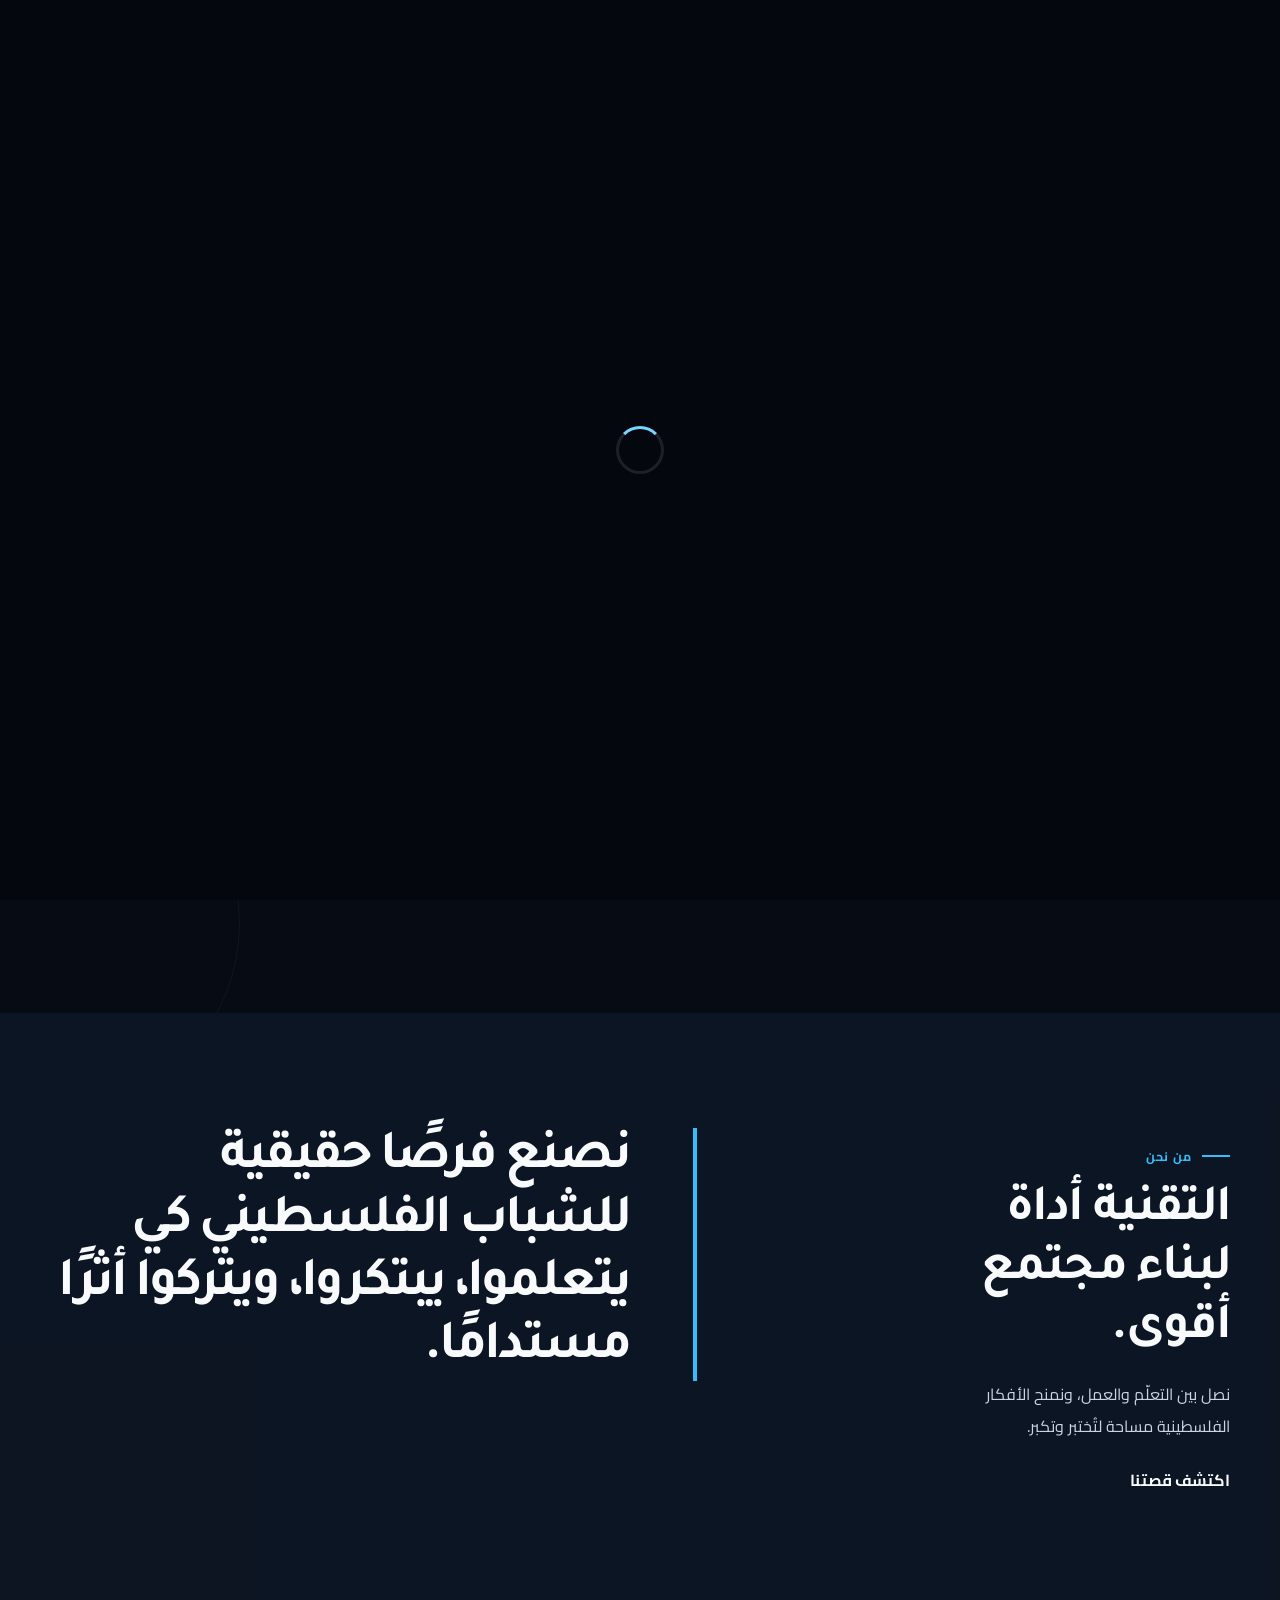
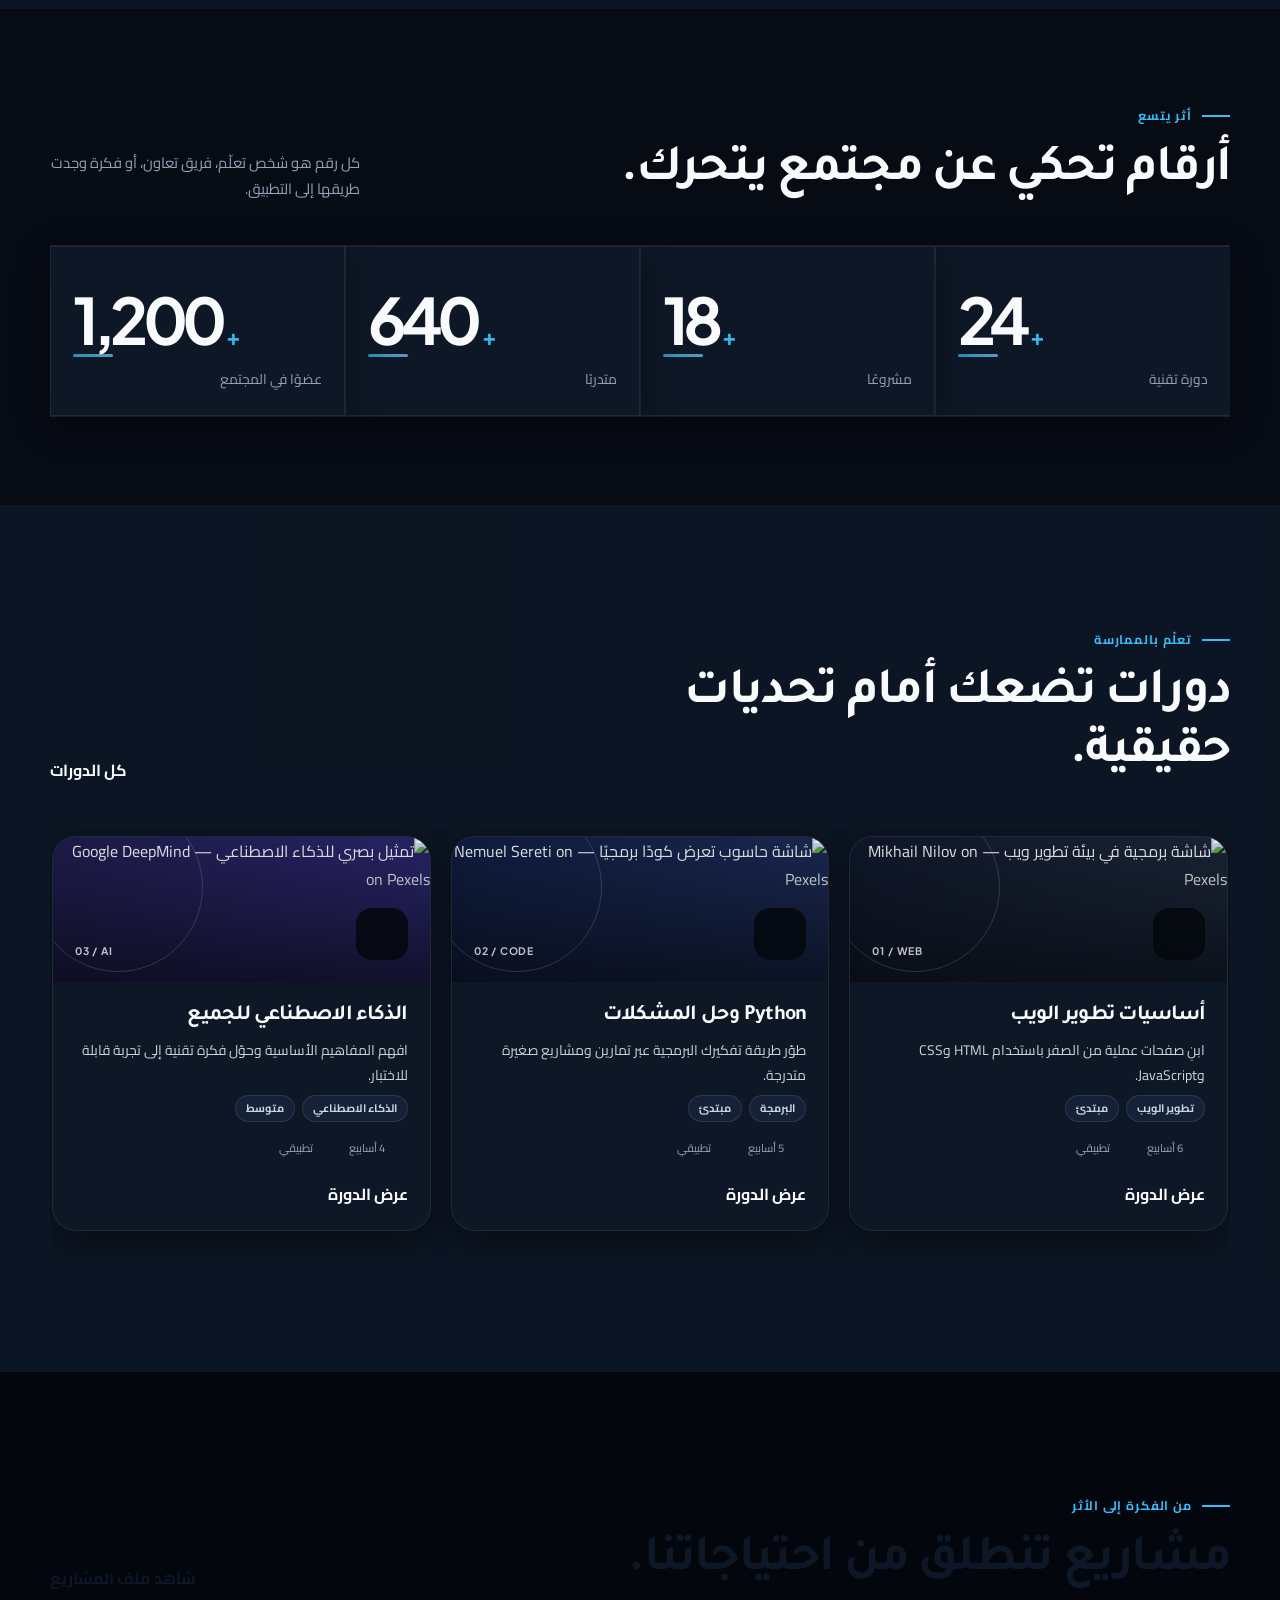
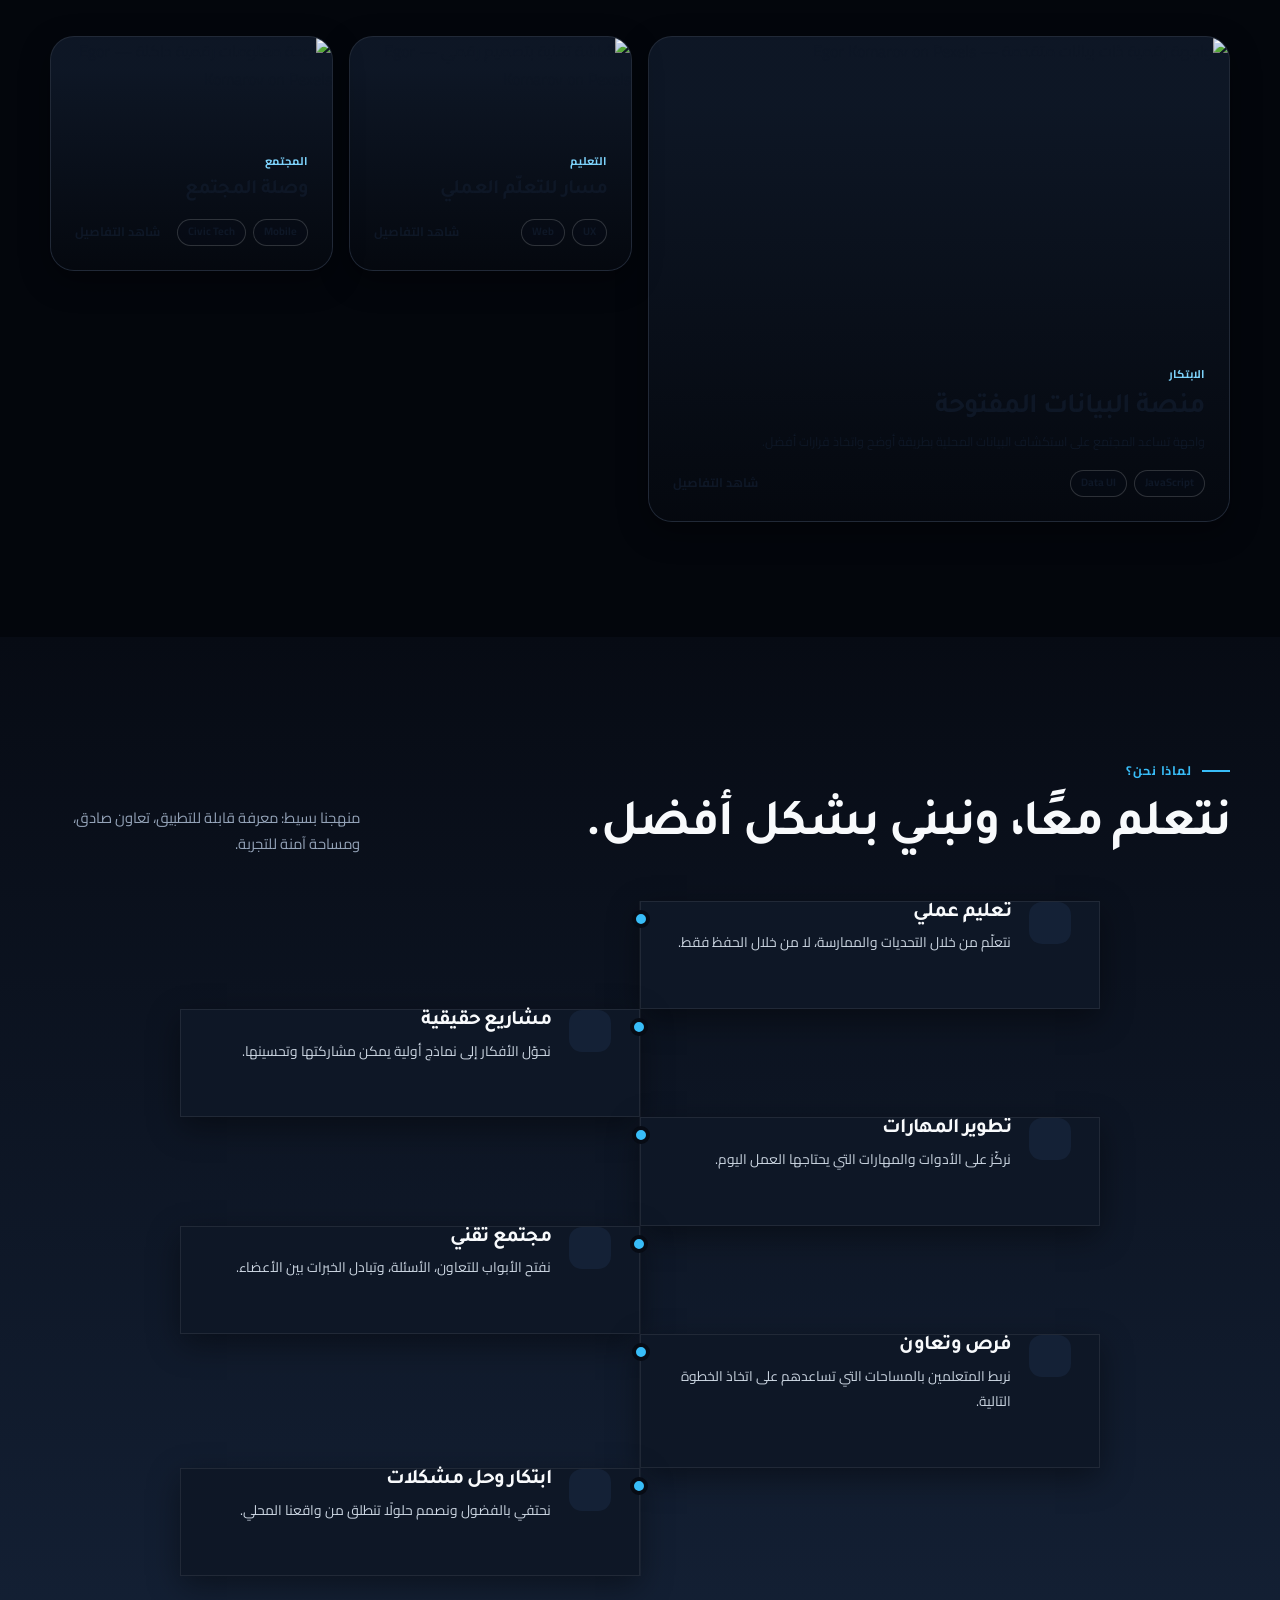
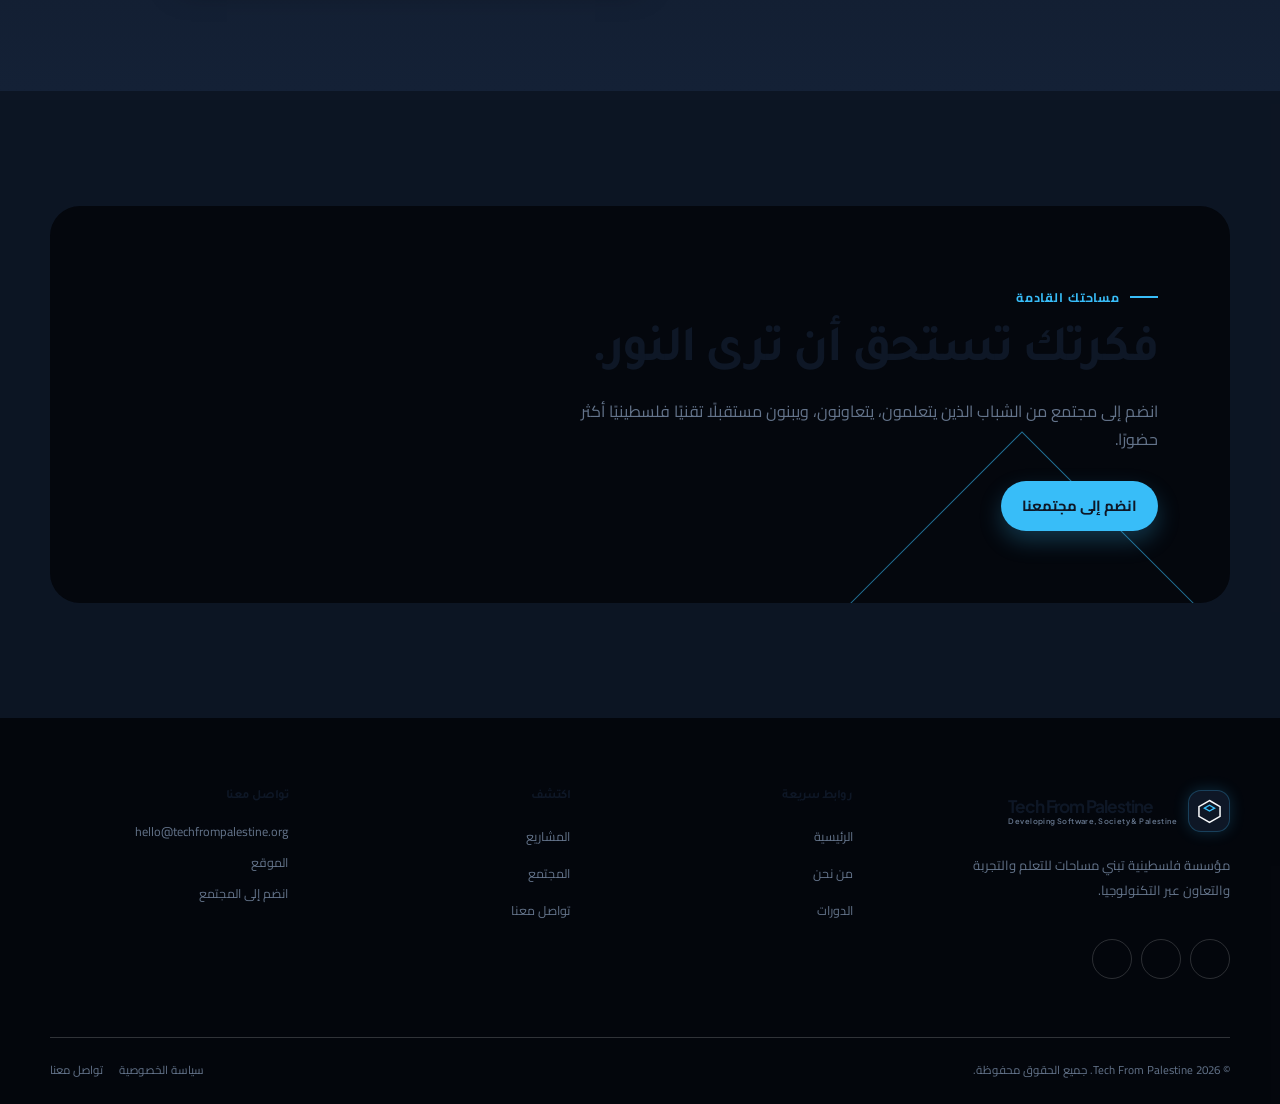
==== commit c365eacf: "Add projects page and ambient canvas functionality - Created a new HTML page for displaying projects" ====
--- a/page/html/index.html
+++ b/page/html/index.html
@@ -4,15 +4,21 @@
   <meta charset="UTF-8">
   <meta name="viewport" content="width=device-width, initial-scale=1.0">
   <meta name="description" content="Tech From Palestine — مؤسسة فلسطينية تمكّن الشباب من خلال التكنولوجيا والتعليم والابتكار وبناء المشاريع.">
-  <meta name="theme-color" content="#263029">
+  <meta name="theme-color" content="#0b1730">
   <title>Tech From Palestine | التكنولوجيا من فلسطين</title>
   <link rel="preconnect" href="https://fonts.googleapis.com">
   <link rel="preconnect" href="https://fonts.gstatic.com" crossorigin>
+  <link rel="stylesheet" href="https://fonts.googleapis.com/css2?family=Cairo:wght@400;500;600;700&family=Plus+Jakarta+Sans:wght@500;600;700&family=Tajawal:wght@400;500;600;700;800&display=swap">
   <link rel="stylesheet" href="https://cdn.jsdelivr.net/npm/@tabler/icons-webfont/tabler-icons.min.css">
   <link rel="stylesheet" href="../css/style.css">
+  <script src="https://cdnjs.cloudflare.com/ajax/libs/gsap/3.12.5/gsap.min.js" defer></script>
+  <script src="https://cdnjs.cloudflare.com/ajax/libs/gsap/3.12.5/ScrollTrigger.min.js" defer></script>
 </head>
 <body data-page="home">
-  <a class="skip-link" href="#main-content">تجاوز إلى المحتوى</a>
+  <canvas id="ambient-field" class="ambient-field" aria-hidden="true"></canvas>
+  <a class="skip-link" href="#main-content" data-i18n="skip-link">تجاوز إلى المحتوى</a>
+
+  <div class="page-loader" aria-hidden="true"><div class="page-loader__spinner"></div></div>
 
   <header class="site-header" data-site-header>
     <div class="container navbar">
@@ -20,28 +26,36 @@
         <span class="brand-lockup__mark" aria-hidden="true">
           <svg viewBox="0 0 32 32" fill="none" xmlns="http://www.w3.org/2000/svg">
             <path d="M16 3 28.5 10.2v11.6L16 29 3.5 21.8V10.2L16 3Z" stroke="currentColor" stroke-width="1.8"/>
-            <path d="m10 12 6-3.5 6 3.5-6 3.5-6-3.5Zm0 7 6-3.5 6 3.5-6 3.5-6-3.5Z" stroke="#e03c31" stroke-width="1.6"/>
+            <path d="m10 12 6-3.5 6 3.5-6 3.5-6-3.5Zm0 7 6-3.5 6 3.5-6 3.5-6-3.5Z" stroke="currentColor" stroke-width="1.6"/>
           </svg>
         </span>
         <span class="brand-lockup__text">
-          <span class="brand-lockup__name">Tech From Palestine</span>
-          <span class="brand-lockup__tagline">Developing Software, Society &amp; Palestine</span>
+          <span class="brand-lockup__name" data-i18n="brand-name">Tech From Palestine</span>
+          <span class="brand-lockup__tagline" data-i18n="brand-tagline">Developing Software, Society &amp; Palestine</span>
         </span>
       </a>
 
       <nav class="primary-nav" aria-label="التنقل الرئيسي">
         <ul class="nav-links">
-          <li><a href="./index.html" data-page-link="home">الرئيسية</a></li>
-          <li><a href="./about.html" data-page-link="about">من نحن</a></li>
-          <li><a href="./courses.html" data-page-link="courses">الدورات</a></li>
-          <li><a href="./projects.html" data-page-link="projects">المشاريع</a></li>
-          <li><a href="./community.html" data-page-link="community">المجتمع</a></li>
-          <li><a href="./contact.html" data-page-link="contact">تواصل معنا</a></li>
+          <li><a href="./index.html" data-page-link="home" data-i18n="nav-home">الرئيسية</a></li>
+          <li><a href="./about.html" data-page-link="about" data-i18n="nav-about">من نحن</a></li>
+          <li><a href="./courses.html" data-page-link="courses" data-i18n="nav-courses">الدورات</a></li>
+          <li><a href="./projects.html" data-page-link="projects" data-i18n="nav-projects">المشاريع</a></li>
+          <li><a href="./community.html" data-page-link="community" data-i18n="nav-community">المجتمع</a></li>
+          <li><a href="./contact.html" data-page-link="contact" data-i18n="nav-contact">تواصل معنا</a></li>
         </ul>
       </nav>
 
       <div class="nav-actions">
-        <a class="button button--primary button--small" href="./community.html">انضم إلينا <i class="ti ti-arrow-left icon" aria-hidden="true"></i></a>
+        <button class="theme-switcher" data-theme-switcher type="button" aria-label="تبديل المظهر" title="تبديل المظهر">
+          <i class="ti ti-moon icon-moon" aria-hidden="true"></i>
+          <i class="ti ti-sun icon-sun" aria-hidden="true"></i>
+        </button>
+        <button class="lang-switcher" data-lang-switcher type="button" aria-label="تبديل اللغة">
+          <span class="lang-switcher__icon" aria-hidden="true">🌐</span>
+          <span class="lang-switcher__label">EN</span>
+        </button>
+        <a class="button button--primary button--small" href="./community.html" data-i18n="nav-join">انضم إلينا <i class="ti ti-arrow-left icon" aria-hidden="true"></i></a>
       </div>
 
       <button class="nav-toggle" type="button" data-nav-toggle aria-expanded="false" aria-controls="mobile-menu" aria-label="فتح القائمة">
@@ -55,16 +69,26 @@
       <div class="container mobile-nav__inner">
         <nav aria-label="التنقل على الهاتف">
           <ul class="mobile-nav__links">
-            <li><a href="./index.html" data-page-link="home"><span>الرئيسية</span><i class="ti ti-arrow-left icon" aria-hidden="true"></i></a></li>
-            <li><a href="./about.html" data-page-link="about"><span>من نحن</span><i class="ti ti-arrow-left icon" aria-hidden="true"></i></a></li>
-            <li><a href="./courses.html" data-page-link="courses"><span>الدورات</span><i class="ti ti-arrow-left icon" aria-hidden="true"></i></a></li>
-            <li><a href="./projects.html" data-page-link="projects"><span>المشاريع</span><i class="ti ti-arrow-left icon" aria-hidden="true"></i></a></li>
-            <li><a href="./community.html" data-page-link="community"><span>المجتمع</span><i class="ti ti-arrow-left icon" aria-hidden="true"></i></a></li>
-            <li><a href="./contact.html" data-page-link="contact"><span>تواصل معنا</span><i class="ti ti-arrow-left icon" aria-hidden="true"></i></a></li>
+            <li><a href="./index.html" data-page-link="home"><span data-i18n="nav-home">الرئيسية</span><i class="ti ti-arrow-left icon" aria-hidden="true"></i></a></li>
+            <li><a href="./about.html" data-page-link="about"><span data-i18n="nav-about">من نحن</span><i class="ti ti-arrow-left icon" aria-hidden="true"></i></a></li>
+            <li><a href="./courses.html" data-page-link="courses"><span data-i18n="nav-courses">الدورات</span><i class="ti ti-arrow-left icon" aria-hidden="true"></i></a></li>
+            <li><a href="./projects.html" data-page-link="projects"><span data-i18n="nav-projects">المشاريع</span><i class="ti ti-arrow-left icon" aria-hidden="true"></i></a></li>
+            <li><a href="./community.html" data-page-link="community"><span data-i18n="nav-community">المجتمع</span><i class="ti ti-arrow-left icon" aria-hidden="true"></i></a></li>
+            <li><a href="./contact.html" data-page-link="contact"><span data-i18n="nav-contact">تواصل معنا</span><i class="ti ti-arrow-left icon" aria-hidden="true"></i></a></li>
           </ul>
         </nav>
         <div class="mobile-nav__actions">
-          <a class="button button--primary" href="./community.html">انضم إلينا <i class="ti ti-arrow-left icon" aria-hidden="true"></i></a>
+          <div class="mobile-nav__actions-row">
+            <button class="theme-switcher" data-theme-switcher type="button" aria-label="تبديل المظهر" title="تبديل المظهر">
+              <i class="ti ti-moon icon-moon" aria-hidden="true"></i>
+              <i class="ti ti-sun icon-sun" aria-hidden="true"></i>
+            </button>
+            <button class="lang-switcher" data-lang-switcher type="button" aria-label="تبديل اللغة">
+              <span class="lang-switcher__icon" aria-hidden="true">🌐</span>
+              <span class="lang-switcher__label">EN</span>
+            </button>
+          </div>
+          <a class="button button--primary" href="./community.html" data-i18n="nav-join">انضم إلينا <i class="ti ti-arrow-left icon" aria-hidden="true"></i></a>
         </div>
       </div>
     </div>
@@ -74,18 +98,18 @@
     <section class="hero" aria-labelledby="hero-title">
       <div class="container hero-grid">
         <div class="hero-copy" data-reveal>
-          <p class="hero-kicker">Tech From Palestine</p>
-          <p class="hero-tagline">Developing Software, Society &amp; Palestine</p>
-          <h1 class="hero-title" id="hero-title">نبني <span>المستقبل</span><br>من فلسطين.</h1>
-          <p class="hero-description">نُمكّن الشباب الفلسطيني من خلال التكنولوجيا والتعليم والابتكار، ونحوّل المعرفة إلى مهارات ومشاريع وفرص حقيقية.</p>
+          <p class="hero-kicker" data-i18n="hero-kicker">Tech From Palestine</p>
+          <p class="hero-tagline" data-i18n="hero-tagline">Developing Software, Society &amp; Palestine</p>
+          <h1 class="hero-title" id="hero-title" data-i18n="hero-title">نبني <span>المستقبل</span><br>من فلسطين.</h1>
+          <p class="hero-description" data-i18n="hero-description">نُمكّن الشباب الفلسطيني من خلال التكنولوجيا والتعليم والابتكار، ونحوّل المعرفة إلى مهارات ومشاريع وفرص حقيقية.</p>
           <div class="button-group">
-            <a class="button button--primary" href="./courses.html">استكشف الدورات <i class="ti ti-arrow-left icon" aria-hidden="true"></i></a>
-            <a class="button button--outline" href="./projects.html">شاهد المشاريع <i class="ti ti-arrow-left icon" aria-hidden="true"></i></a>
+            <a class="button button--primary" href="./courses.html" data-i18n="hero-cta-courses">استكشف الدورات <i class="ti ti-arrow-left icon" aria-hidden="true"></i></a>
+            <a class="button button--outline" href="./projects.html" data-i18n="hero-cta-projects">شاهد المشاريع <i class="ti ti-arrow-left icon" aria-hidden="true"></i></a>
           </div>
           <div class="hero-meta" aria-label="معلومات مختصرة">
-            <span><i class="ti ti-school icon" aria-hidden="true"></i> تعلّم تطبيقي</span>
-            <span><i class="ti ti-code icon" aria-hidden="true"></i> مشاريع حقيقية</span>
-            <span><i class="ti ti-users icon" aria-hidden="true"></i> مجتمع متعاون</span>
+            <span data-i18n="hero-meta-1"><i class="ti ti-school icon" aria-hidden="true"></i> تعلّم تطبيقي</span>
+            <span data-i18n="hero-meta-2"><i class="ti ti-code icon" aria-hidden="true"></i> مشاريع حقيقية</span>
+            <span data-i18n="hero-meta-3"><i class="ti ti-users icon" aria-hidden="true"></i> مجتمع متعاون</span>
           </div>
         </div>
 
@@ -94,8 +118,32 @@
             <img src="https://images.pexels.com/photos/16323454/pexels-photo-16323454.jpeg?auto=compress&amp;cs=tinysrgb&amp;w=1200" alt="شباب يتعاونون حول حاسوب في مساحة عمل تقنية — Ofspace LLC، Culture on Pexels" width="1200" height="1500">
             <span class="hero-media__shade" aria-hidden="true"></span>
             <figcaption class="hero-media__label">المعرفة تصبح أثرًا.<small>نخلق مساحة يتعلم فيها الشباب، ويجربون، ويبنون شيئًا مفيدًا.</small></figcaption>
+            <span class="floating-badge floating-badge--top" aria-hidden="true" data-i18n="hero-badge-1"><i class="ti ti-rocket icon" style="color: var(--color-accent);"></i> مشاريع حقيقية</span>
+            <span class="floating-badge floating-badge--bottom" aria-hidden="true" data-i18n="hero-badge-2"><i class="ti ti-users-group icon" style="color: var(--color-accent);"></i> +1200 عضو</span>
           </figure>
-         
+        </div>
+      </div>
+
+      <div class="container">
+        <div class="tech-marquee" aria-label="التقنيات">
+          <div class="tech-marquee__track">
+            <span class="tech-marquee__item"><i class="ti ti-brand-html5 icon" aria-hidden="true"></i> HTML5</span>
+            <span class="tech-marquee__item"><i class="ti ti-brand-css3 icon" aria-hidden="true"></i> CSS3</span>
+            <span class="tech-marquee__item"><i class="ti ti-brand-javascript icon" aria-hidden="true"></i> JavaScript</span>
+            <span class="tech-marquee__item"><i class="ti ti-brand-python icon" aria-hidden="true"></i> Python</span>
+            <span class="tech-marquee__item"><i class="ti ti-brain icon" aria-hidden="true"></i> AI</span>
+            <span class="tech-marquee__item"><i class="ti ti-device-mobile icon" aria-hidden="true"></i> React</span>
+            <span class="tech-marquee__item"><i class="ti ti-database icon" aria-hidden="true"></i> Node.js</span>
+            <span class="tech-marquee__item"><i class="ti ti-cloud icon" aria-hidden="true"></i> Cloud</span>
+            <span class="tech-marquee__item"><i class="ti ti-brand-html5 icon" aria-hidden="true"></i> HTML5</span>
+            <span class="tech-marquee__item"><i class="ti ti-brand-css3 icon" aria-hidden="true"></i> CSS3</span>
+            <span class="tech-marquee__item"><i class="ti ti-brand-javascript icon" aria-hidden="true"></i> JavaScript</span>
+            <span class="tech-marquee__item"><i class="ti ti-brand-python icon" aria-hidden="true"></i> Python</span>
+            <span class="tech-marquee__item"><i class="ti ti-brain icon" aria-hidden="true"></i> AI</span>
+            <span class="tech-marquee__item"><i class="ti ti-device-mobile icon" aria-hidden="true"></i> React</span>
+            <span class="tech-marquee__item"><i class="ti ti-database icon" aria-hidden="true"></i> Node.js</span>
+            <span class="tech-marquee__item"><i class="ti ti-cloud icon" aria-hidden="true"></i> Cloud</span>
+          </div>
         </div>
       </div>
     </section>
@@ -103,12 +151,12 @@
     <section class="section section--soft" aria-labelledby="mission-title">
       <div class="container pull-quote-layout">
         <div class="pull-quote-layout__aside" data-reveal>
-          <span class="eyebrow">من نحن</span>
-          <h2 class="section-title" id="mission-title">التقنية أداة لبناء مجتمع أقوى.</h2>
-          <p class="body-copy mission-note">نصل بين التعلّم والعمل، ونمنح الأفكار الفلسطينية مساحة لتُختبر وتكبر.</p>
-          <a class="text-link mission-link" href="./about.html">اكتشف قصتنا <i class="ti ti-arrow-left icon" aria-hidden="true"></i></a>
-        </div>
-        <blockquote class="pull-quote" data-reveal>نصنع فرصًا حقيقية للشباب الفلسطيني كي يتعلموا، يبتكروا، ويتركوا أثرًا مستدامًا.</blockquote>
+          <span class="eyebrow" data-i18n="section-about">من نحن</span>
+          <h2 class="section-title" id="mission-title" data-i18n="section-mission">التقنية أداة لبناء مجتمع أقوى.</h2>
+          <p class="body-copy mission-note" data-i18n="section-mission-note">نصل بين التعلّم والعمل، ونمنح الأفكار الفلسطينية مساحة لتُختبر وتكبر.</p>
+          <a class="text-link mission-link" href="./about.html" data-i18n="section-mission-link">اكتشف قصتنا <i class="ti ti-arrow-left icon" aria-hidden="true"></i></a>
+        </div>
+        <blockquote class="pull-quote" data-reveal data-i18n="pull-quote">نصنع فرصًا حقيقية للشباب الفلسطيني كي يتعلموا، يبتكروا، ويتركوا أثرًا مستدامًا.</blockquote>
       </div>
     </section>
 
@@ -116,16 +164,16 @@
       <div class="container">
         <div class="section-heading" data-reveal>
           <div class="section-heading__copy">
-            <span class="eyebrow">أثر يتسع</span>
-            <h2 class="section-title" id="stats-title">أرقام تحكي عن مجتمع يتحرك.</h2>
-          </div>
-          <p class="section-heading__aside">كل رقم هو شخص تعلّم، فريق تعاون، أو فكرة وجدت طريقها إلى التطبيق.</p>
+            <span class="eyebrow" data-i18n="stats-eyebrow">أثر يتسع</span>
+            <h2 class="section-title" id="stats-title" data-i18n="stats-title">أرقام تحكي عن مجتمع يتحرك.</h2>
+          </div>
+          <p class="section-heading__aside" data-i18n="stats-aside">كل رقم هو شخص تعلّم، فريق تعاون، أو فكرة وجدت طريقها إلى التطبيق.</p>
         </div>
         <div class="stats-cluster" aria-label="إحصائيات المؤسسة">
-          <div class="stat" data-reveal><div class="stat__value"><span data-count="24">24</span><span class="stat__suffix">+</span></div><span class="stat__label">دورة تقنية</span></div>
-          <div class="stat" data-reveal><div class="stat__value"><span data-count="18">18</span><span class="stat__suffix">+</span></div><span class="stat__label">مشروعًا</span></div>
-          <div class="stat" data-reveal><div class="stat__value"><span data-count="640">640</span><span class="stat__suffix">+</span></div><span class="stat__label">متدربًا</span></div>
-          <div class="stat" data-reveal><div class="stat__value"><span data-count="1200">1,200</span><span class="stat__suffix">+</span></div><span class="stat__label">عضوًا في المجتمع</span></div>
+          <div class="stat" data-reveal><div class="stat__value"><span data-count="24">24</span><span class="stat__suffix">+</span></div><span class="stat__label" data-i18n="stat-1-label">دورة تقنية</span></div>
+          <div class="stat" data-reveal><div class="stat__value"><span data-count="18">18</span><span class="stat__suffix">+</span></div><span class="stat__label" data-i18n="stat-2-label">مشروعًا</span></div>
+          <div class="stat" data-reveal><div class="stat__value"><span data-count="640">640</span><span class="stat__suffix">+</span></div><span class="stat__label" data-i18n="stat-3-label">متدربًا</span></div>
+          <div class="stat" data-reveal><div class="stat__value"><span data-count="1200">1,200</span><span class="stat__suffix">+</span></div><span class="stat__label" data-i18n="stat-4-label">عضوًا في المجتمع</span></div>
         </div>
       </div>
     </section>
@@ -134,23 +182,23 @@
       <div class="container">
         <div class="section-heading" data-reveal>
           <div class="section-heading__copy">
-            <span class="eyebrow">تعلّم بالممارسة</span>
-            <h2 class="section-title" id="featured-courses-title">دورات تضعك أمام تحديات حقيقية.</h2>
-          </div>
-          <a class="text-link" href="./courses.html">كل الدورات <i class="ti ti-arrow-left icon" aria-hidden="true"></i></a>
+            <span class="eyebrow" data-i18n="courses-eyebrow">تعلّم بالممارسة</span>
+            <h2 class="section-title" id="featured-courses-title" data-i18n="courses-title">دورات تضعك أمام تحديات حقيقية.</h2>
+          </div>
+          <a class="text-link" href="./courses.html" data-i18n="courses-link">كل الدورات <i class="ti ti-arrow-left icon" aria-hidden="true"></i></a>
         </div>
         <div class="course-rail" aria-label="الدورات المميزة">
           <article class="course-card" data-reveal>
-            <div class="course-card__art"><span class="course-card__icon"><i class="ti ti-brand-html5 icon" aria-hidden="true"></i></span><span class="course-card__code">01 / WEB</span></div>
-            <div class="course-card__body"><h3 class="course-card__title">أساسيات تطوير الويب</h3><p class="course-card__description">ابنِ صفحات عملية من الصفر باستخدام HTML وCSS وJavaScript.</p><div class="tag-list"><span class="tag">تطوير الويب</span><span class="tag">مبتدئ</span></div><div class="card-meta"><span><i class="ti ti-calendar-event icon" aria-hidden="true"></i> 6 أسابيع</span><span><i class="ti ti-device-laptop icon" aria-hidden="true"></i> تطبيقي</span></div><div class="course-card__footer"><a class="text-link" href="./courses.html#web-foundations">عرض الدورة <i class="ti ti-arrow-left icon" aria-hidden="true"></i></a></div></div>
+            <div class="course-card__art"><img class="course-card__image" src="https://images.pexels.com/photos/7988114/pexels-photo-7988114.jpeg?auto=compress&amp;cs=tinysrgb&amp;w=900" alt="شاشة برمجية في بيئة تطوير ويب — Mikhail Nilov on Pexels" loading="lazy" decoding="async" width="1200" height="800"><span class="course-card__icon"><i class="ti ti-brand-html5 icon" aria-hidden="true"></i></span><span class="course-card__code">01 / WEB</span></div>
+            <div class="course-card__body"><h3 class="course-card__title" data-i18n="course-1-title">أساسيات تطوير الويب</h3><p class="course-card__description" data-i18n="course-1-desc">ابنِ صفحات عملية من الصفر باستخدام HTML وCSS وJavaScript.</p><div class="tag-list"><span class="tag" data-i18n="course-1-tag-1">تطوير الويب</span><span class="tag" data-i18n="course-1-tag-2">مبتدئ</span></div><div class="card-meta"><span><i class="ti ti-calendar-event icon" aria-hidden="true"></i> <span data-i18n="course-1-duration">6 أسابيع</span></span><span><i class="ti ti-device-laptop icon" aria-hidden="true"></i> <span data-i18n="course-1-type">تطبيقي</span></span></div><div class="course-card__footer"><a class="text-link" href="./courses.html#web-foundations" data-i18n="course-1-link">عرض الدورة <i class="ti ti-arrow-left icon" aria-hidden="true"></i></a></div></div>
           </article>
           <article class="course-card" data-reveal>
-            <div class="course-card__art"><span class="course-card__icon"><i class="ti ti-brand-python icon" aria-hidden="true"></i></span><span class="course-card__code">02 / CODE</span></div>
-            <div class="course-card__body"><h3 class="course-card__title">Python وحل المشكلات</h3><p class="course-card__description">طوّر طريقة تفكيرك البرمجية عبر تمارين ومشاريع صغيرة متدرجة.</p><div class="tag-list"><span class="tag">البرمجة</span><span class="tag">مبتدئ</span></div><div class="card-meta"><span><i class="ti ti-calendar-event icon" aria-hidden="true"></i> 5 أسابيع</span><span><i class="ti ti-device-laptop icon" aria-hidden="true"></i> تطبيقي</span></div><div class="course-card__footer"><a class="text-link" href="./courses.html#python-problem-solving">عرض الدورة <i class="ti ti-arrow-left icon" aria-hidden="true"></i></a></div></div>
+            <div class="course-card__art"><img class="course-card__image" src="https://images.pexels.com/photos/6424590/pexels-photo-6424590.jpeg?auto=compress&amp;cs=tinysrgb&amp;w=900" alt="شاشة حاسوب تعرض كودًا برمجيًا — Nemuel Sereti on Pexels" loading="lazy" decoding="async" width="1200" height="800"><span class="course-card__icon"><i class="ti ti-brand-python icon" aria-hidden="true"></i></span><span class="course-card__code">02 / CODE</span></div>
+            <div class="course-card__body"><h3 class="course-card__title" data-i18n="course-2-title">Python وحل المشكلات</h3><p class="course-card__description" data-i18n="course-2-desc">طوّر طريقة تفكيرك البرمجية عبر تمارين ومشاريع صغيرة متدرجة.</p><div class="tag-list"><span class="tag" data-i18n="course-2-tag-1">البرمجة</span><span class="tag" data-i18n="course-2-tag-2">مبتدئ</span></div><div class="card-meta"><span><i class="ti ti-calendar-event icon" aria-hidden="true"></i> <span data-i18n="course-2-duration">5 أسابيع</span></span><span><i class="ti ti-device-laptop icon" aria-hidden="true"></i> <span data-i18n="course-2-type">تطبيقي</span></span></div><div class="course-card__footer"><a class="text-link" href="./courses.html#python-problem-solving" data-i18n="course-2-link">عرض الدورة <i class="ti ti-arrow-left icon" aria-hidden="true"></i></a></div></div>
           </article>
           <article class="course-card" data-reveal>
-            <div class="course-card__art"><span class="course-card__icon"><i class="ti ti-brain icon" aria-hidden="true"></i></span><span class="course-card__code">03 / AI</span></div>
-            <div class="course-card__body"><h3 class="course-card__title">الذكاء الاصطناعي للجميع</h3><p class="course-card__description">افهم المفاهيم الأساسية وحوّل فكرة تقنية إلى تجربة قابلة للاختبار.</p><div class="tag-list"><span class="tag">الذكاء الاصطناعي</span><span class="tag">متوسط</span></div><div class="card-meta"><span><i class="ti ti-calendar-event icon" aria-hidden="true"></i> 4 أسابيع</span><span><i class="ti ti-device-laptop icon" aria-hidden="true"></i> تطبيقي</span></div><div class="course-card__footer"><a class="text-link" href="./courses.html#ai-for-everyone">عرض الدورة <i class="ti ti-arrow-left icon" aria-hidden="true"></i></a></div></div>
+            <div class="course-card__art"><img class="course-card__image" src="https://images.pexels.com/photos/18069697/pexels-photo-18069697.png?auto=compress&amp;cs=tinysrgb&amp;w=900" alt="تمثيل بصري للذكاء الاصطناعي — Google DeepMind on Pexels" loading="lazy" decoding="async" width="1200" height="800"><span class="course-card__icon"><i class="ti ti-brain icon" aria-hidden="true"></i></span><span class="course-card__code">03 / AI</span></div>
+            <div class="course-card__body"><h3 class="course-card__title" data-i18n="course-3-title">الذكاء الاصطناعي للجميع</h3><p class="course-card__description" data-i18n="course-3-desc">افهم المفاهيم الأساسية وحوّل فكرة تقنية إلى تجربة قابلة للاختبار.</p><div class="tag-list"><span class="tag" data-i18n="course-3-tag-1">الذكاء الاصطناعي</span><span class="tag" data-i18n="course-3-tag-2">متوسط</span></div><div class="card-meta"><span><i class="ti ti-calendar-event icon" aria-hidden="true"></i> <span data-i18n="course-3-duration">4 أسابيع</span></span><span><i class="ti ti-device-laptop icon" aria-hidden="true"></i> <span data-i18n="course-3-type">تطبيقي</span></span></div><div class="course-card__footer"><a class="text-link" href="./courses.html#ai-for-everyone" data-i18n="course-3-link">عرض الدورة <i class="ti ti-arrow-left icon" aria-hidden="true"></i></a></div></div>
           </article>
         </div>
       </div>
@@ -160,23 +208,23 @@
       <div class="container">
         <div class="section-heading" data-reveal>
           <div class="section-heading__copy">
-            <span class="eyebrow">من الفكرة إلى الأثر</span>
-            <h2 class="section-title" id="featured-projects-title">مشاريع تنطلق من احتياجاتنا.</h2>
-          </div>
-          <a class="text-link text-link--light" href="./projects.html">شاهد ملف المشاريع <i class="ti ti-arrow-left icon" aria-hidden="true"></i></a>
+            <span class="eyebrow" data-i18n="projects-eyebrow">من الفكرة إلى الأثر</span>
+            <h2 class="section-title" id="featured-projects-title" data-i18n="projects-title">مشاريع تنطلق من احتياجاتنا.</h2>
+          </div>
+          <a class="text-link text-link--light" href="./projects.html" data-i18n="projects-link">شاهد ملف المشاريع <i class="ti ti-arrow-left icon" aria-hidden="true"></i></a>
         </div>
         <div class="project-bento">
           <article class="project-card project-card--featured" data-reveal>
             <div class="project-card__image"><img src="https://images.pexels.com/photos/27141313/pexels-photo-27141313.jpeg?auto=compress&amp;cs=tinysrgb&amp;w=1200" alt="واجهة رقمية ذات بيانات متقدمة — Egor Komarov on Pexels" loading="lazy" width="1200" height="900"></div><span class="project-card__overlay" aria-hidden="true"></span>
-            <div class="project-card__body"><span class="project-card__category">الابتكار</span><h3 class="project-card__title">منصة البيانات المفتوحة</h3><p class="project-card__description">واجهة تساعد المجتمع على استكشاف البيانات المحلية بطريقة أوضح واتخاذ قرارات أفضل.</p><div class="project-card__footer"><div class="project-tech"><span class="tag">JavaScript</span><span class="tag">Data UI</span></div><a class="text-link" href="./projects.html#palestine-open-data">شاهد التفاصيل <i class="ti ti-arrow-left icon" aria-hidden="true"></i></a></div></div>
+            <div class="project-card__body"><span class="project-card__category" data-i18n="project-1-category">الابتكار</span><h3 class="project-card__title" data-i18n="project-1-title">منصة البيانات المفتوحة</h3><p class="project-card__description" data-i18n="project-1-desc">واجهة تساعد المجتمع على استكشاف البيانات المحلية بطريقة أوضح واتخاذ قرارات أفضل.</p><div class="project-card__footer"><div class="project-tech"><span class="tag">JavaScript</span><span class="tag">Data UI</span></div><a class="text-link" href="./projects.html#palestine-open-data" data-i18n="project-1-link">شاهد التفاصيل <i class="ti ti-arrow-left icon" aria-hidden="true"></i></a></div></div>
           </article>
           <article class="project-card" data-reveal>
             <div class="project-card__image"><img src="https://images.pexels.com/photos/27141314/pexels-photo-27141314.jpeg?auto=compress&amp;cs=tinysrgb&amp;w=900" alt="شاشة تقنية بتصميم رقمي — Egor Komarov on Pexels" loading="lazy" width="900" height="900"></div><span class="project-card__overlay" aria-hidden="true"></span>
-            <div class="project-card__body"><span class="project-card__category">التعليم</span><h3 class="project-card__title">مسار للتعلّم العملي</h3><div class="project-card__footer"><div class="project-tech"><span class="tag">UX</span><span class="tag">Web</span></div><a class="text-link" href="./projects.html#masar-learning" aria-label="شاهد تفاصيل مسار للتعلم العملي"><i class="ti ti-arrow-left icon" aria-hidden="true"></i></a></div></div>
+            <div class="project-card__body"><span class="project-card__category" data-i18n="project-2-category">التعليم</span><h3 class="project-card__title" data-i18n="project-2-title">مسار للتعلّم العملي</h3><div class="project-card__footer"><div class="project-tech"><span class="tag">UX</span><span class="tag">Web</span></div><a class="text-link" href="./projects.html#masar-learning" aria-label="شاهد تفاصيل مسار للتعلم العملي" data-i18n="project-2-link"><i class="ti ti-arrow-left icon" aria-hidden="true"></i></a></div></div>
           </article>
           <article class="project-card" data-reveal>
             <div class="project-card__image"><img src="https://images.pexels.com/photos/27141307/pexels-photo-27141307.jpeg?auto=compress&amp;cs=tinysrgb&amp;w=900" alt="لوحة معلومات رقمية داكنة — Egor Komarov on Pexels" loading="lazy" width="900" height="900"></div><span class="project-card__overlay" aria-hidden="true"></span>
-            <div class="project-card__body"><span class="project-card__category">المجتمع</span><h3 class="project-card__title">وصلة المجتمع</h3><div class="project-card__footer"><div class="project-tech"><span class="tag">Mobile</span><span class="tag">Civic Tech</span></div><a class="text-link" href="./projects.html#wasla-community" aria-label="شاهد تفاصيل وصلة المجتمع"><i class="ti ti-arrow-left icon" aria-hidden="true"></i></a></div></div>
+            <div class="project-card__body"><span class="project-card__category" data-i18n="project-3-category">المجتمع</span><h3 class="project-card__title" data-i18n="project-3-title">وصلة المجتمع</h3><div class="project-card__footer"><div class="project-tech"><span class="tag">Mobile</span><span class="tag">Civic Tech</span></div><a class="text-link" href="./projects.html#wasla-community" aria-label="شاهد تفاصيل وصلة المجتمع" data-i18n="project-3-link"><i class="ti ti-arrow-left icon" aria-hidden="true"></i></a></div></div>
           </article>
         </div>
       </div>
@@ -185,16 +233,16 @@
     <section class="section" aria-labelledby="why-title">
       <div class="container">
         <div class="section-heading" data-reveal>
-          <div class="section-heading__copy"><span class="eyebrow">لماذا نحن؟</span><h2 class="section-title" id="why-title">نتعلم معًا، ونبني بشكل أفضل.</h2></div>
-          <p class="section-heading__aside">منهجنا بسيط: معرفة قابلة للتطبيق، تعاون صادق، ومساحة آمنة للتجربة.</p>
+          <div class="section-heading__copy"><span class="eyebrow" data-i18n="why-eyebrow">لماذا نحن؟</span><h2 class="section-title" id="why-title" data-i18n="why-title">نتعلم معًا، ونبني بشكل أفضل.</h2></div>
+          <p class="section-heading__aside" data-i18n="why-aside">منهجنا بسيط: معرفة قابلة للتطبيق، تعاون صادق، ومساحة آمنة للتجربة.</p>
         </div>
         <div class="feature-ladder">
-          <article class="feature-ladder__item" data-reveal><span class="feature-ladder__icon"><i class="ti ti-school icon" aria-hidden="true"></i></span><div><h3 class="feature-ladder__title">تعليم عملي</h3><p class="feature-ladder__text">نتعلّم من خلال التحديات والممارسة، لا من خلال الحفظ فقط.</p></div></article>
-          <article class="feature-ladder__item" data-reveal><span class="feature-ladder__icon"><i class="ti ti-box-multiple icon" aria-hidden="true"></i></span><div><h3 class="feature-ladder__title">مشاريع حقيقية</h3><p class="feature-ladder__text">نحوّل الأفكار إلى نماذج أولية يمكن مشاركتها وتحسينها.</p></div></article>
-          <article class="feature-ladder__item" data-reveal><span class="feature-ladder__icon"><i class="ti ti-chart-dots-3 icon" aria-hidden="true"></i></span><div><h3 class="feature-ladder__title">تطوير المهارات</h3><p class="feature-ladder__text">نركّز على الأدوات والمهارات التي يحتاجها العمل اليوم.</p></div></article>
-          <article class="feature-ladder__item" data-reveal><span class="feature-ladder__icon"><i class="ti ti-users-group icon" aria-hidden="true"></i></span><div><h3 class="feature-ladder__title">مجتمع تقني</h3><p class="feature-ladder__text">نفتح الأبواب للتعاون، الأسئلة، وتبادل الخبرات بين الأعضاء.</p></div></article>
-          <article class="feature-ladder__item" data-reveal><span class="feature-ladder__icon"><i class="ti ti-route icon" aria-hidden="true"></i></span><div><h3 class="feature-ladder__title">فرص وتعاون</h3><p class="feature-ladder__text">نربط المتعلمين بالمساحات التي تساعدهم على اتخاذ الخطوة التالية.</p></div></article>
-          <article class="feature-ladder__item" data-reveal><span class="feature-ladder__icon"><i class="ti ti-bulb icon" aria-hidden="true"></i></span><div><h3 class="feature-ladder__title">ابتكار وحل مشكلات</h3><p class="feature-ladder__text">نحتفي بالفضول ونصمم حلولًا تنطلق من واقعنا المحلي.</p></div></article>
+          <article class="feature-ladder__item" data-reveal><span class="feature-ladder__icon"><i class="ti ti-school icon" aria-hidden="true"></i></span><div><h3 class="feature-ladder__title" data-i18n="feature-1-title">تعليم عملي</h3><p class="feature-ladder__text" data-i18n="feature-1-text">نتعلّم من خلال التحديات والممارسة، لا من خلال الحفظ فقط.</p></div></article>
+          <article class="feature-ladder__item" data-reveal><span class="feature-ladder__icon"><i class="ti ti-box-multiple icon" aria-hidden="true"></i></span><div><h3 class="feature-ladder__title" data-i18n="feature-2-title">مشاريع حقيقية</h3><p class="feature-ladder__text" data-i18n="feature-2-text">نحوّل الأفكار إلى نماذج أولية يمكن مشاركتها وتحسينها.</p></div></article>
+          <article class="feature-ladder__item" data-reveal><span class="feature-ladder__icon"><i class="ti ti-chart-dots-3 icon" aria-hidden="true"></i></span><div><h3 class="feature-ladder__title" data-i18n="feature-3-title">تطوير المهارات</h3><p class="feature-ladder__text" data-i18n="feature-3-text">نركّز على الأدوات والمهارات التي يحتاجها العمل اليوم.</p></div></article>
+          <article class="feature-ladder__item" data-reveal><span class="feature-ladder__icon"><i class="ti ti-users-group icon" aria-hidden="true"></i></span><div><h3 class="feature-ladder__title" data-i18n="feature-4-title">مجتمع تقني</h3><p class="feature-ladder__text" data-i18n="feature-4-text">نفتح الأبواب للتعاون، الأسئلة، وتبادل الخبرات بين الأعضاء.</p></div></article>
+          <article class="feature-ladder__item" data-reveal><span class="feature-ladder__icon"><i class="ti ti-route icon" aria-hidden="true"></i></span><div><h3 class="feature-ladder__title" data-i18n="feature-5-title">فرص وتعاون</h3><p class="feature-ladder__text" data-i18n="feature-5-text">نربط المتعلمين بالمساحات التي تساعدهم على اتخاذ الخطوة التالية.</p></div></article>
+          <article class="feature-ladder__item" data-reveal><span class="feature-ladder__icon"><i class="ti ti-bulb icon" aria-hidden="true"></i></span><div><h3 class="feature-ladder__title" data-i18n="feature-6-title">ابتكار وحل مشكلات</h3><p class="feature-ladder__text" data-i18n="feature-6-text">نحتفي بالفضول ونصمم حلولًا تنطلق من واقعنا المحلي.</p></div></article>
         </div>
       </div>
     </section>
@@ -202,7 +250,7 @@
     <section class="section section--soft" aria-labelledby="home-cta-title">
       <div class="container">
         <div class="community-cta" data-reveal>
-          <div class="community-cta__inner"><span class="eyebrow">مساحتك القادمة</span><h2 id="home-cta-title">فكرتك تستحق أن ترى النور.</h2><p>انضم إلى مجتمع من الشباب الذين يتعلمون، يتعاونون، ويبنون مستقبلًا تقنيًا فلسطينيًا أكثر حضورًا.</p><a class="button button--accent" href="./community.html">انضم إلى مجتمعنا <i class="ti ti-arrow-left icon" aria-hidden="true"></i></a></div>
+          <div class="community-cta__inner"><span class="eyebrow" data-i18n="cta-eyebrow">مساحتك القادمة</span><h2 id="home-cta-title" data-i18n="home-cta-title">فكرتك تستحق أن ترى النور.</h2><p data-i18n="home-cta-text">انضم إلى مجتمع من الشباب الذين يتعلمون، يتعاونون، ويبنون مستقبلًا تقنيًا فلسطينيًا أكثر حضورًا.</p><a class="button button--accent" href="./community.html" data-i18n="home-cta-btn">انضم إلى مجتمعنا <i class="ti ti-arrow-left icon" aria-hidden="true"></i></a></div>
         </div>
       </div>
     </section>
@@ -211,16 +259,17 @@
   <footer class="site-footer">
     <div class="container">
       <div class="footer-grid">
-        <div class="footer-brand"><a class="brand-lockup" href="./index.html" aria-label="Tech From Palestine — الصفحة الرئيسية"><span class="brand-lockup__mark" aria-hidden="true"><svg viewBox="0 0 32 32" fill="none" xmlns="http://www.w3.org/2000/svg"><path d="M16 3 28.5 10.2v11.6L16 29 3.5 21.8V10.2L16 3Z" stroke="currentColor" stroke-width="1.8"/><path d="m10 12 6-3.5 6 3.5-6 3.5-6-3.5Z" stroke="#e03c31" stroke-width="1.6"/></svg></span><span class="brand-lockup__text"><span class="brand-lockup__name">Tech From Palestine</span><span class="brand-lockup__tagline">Developing Software, Society &amp; Palestine</span></span></a><p class="footer-brand__copy">مؤسسة فلسطينية تبني مساحات للتعلم والتجربة والتعاون عبر التكنولوجيا.</p><div class="social-links"><a class="social-link" href="https://www.linkedin.com/" target="_blank" rel="noreferrer" aria-label="LinkedIn"><i class="ti ti-brand-linkedin icon" aria-hidden="true"></i></a><a class="social-link" href="https://www.instagram.com/" target="_blank" rel="noreferrer" aria-label="Instagram"><i class="ti ti-brand-instagram icon" aria-hidden="true"></i></a><a class="social-link" href="https://github.com/" target="_blank" rel="noreferrer" aria-label="GitHub"><i class="ti ti-brand-github icon" aria-hidden="true"></i></a></div></div>
-        <div><h2 class="footer-heading">روابط سريعة</h2><ul class="footer-links"><li><a href="./index.html">الرئيسية</a></li><li><a href="./about.html">من نحن</a></li><li><a href="./courses.html">الدورات</a></li></ul></div>
-        <div><h2 class="footer-heading">اكتشف</h2><ul class="footer-links"><li><a href="./projects.html">المشاريع</a></li><li><a href="./community.html">المجتمع</a></li><li><a href="./contact.html">تواصل معنا</a></li></ul></div>
-        <div><h2 class="footer-heading">تواصل معنا</h2><div class="footer-contact"><a href="mailto:hello@techfrompalestine.org">hello@techfrompalestine.org</a><span>فلسطين — نعمل عن بُعد</span><a href="./community.html">انضم إلى المجتمع</a></div></div>
-      </div>
-      <div class="footer-bottom"><span>© <span data-current-year>2026</span> Tech From Palestine. جميع الحقوق محفوظة.</span><div class="footer-bottom__links"><a href="./contact.html">سياسة الخصوصية</a><a href="./contact.html">تواصل معنا</a></div></div>
+        <div class="footer-brand"><a class="brand-lockup" href="./index.html" aria-label="Tech From Palestine — الصفحة الرئيسية"><span class="brand-lockup__mark" aria-hidden="true"><svg viewBox="0 0 32 32" fill="none" xmlns="http://www.w3.org/2000/svg"><path d="M16 3 28.5 10.2v11.6L16 29 3.5 21.8V10.2L16 3Z" stroke="currentColor" stroke-width="1.8"/><path d="m10 12 6-3.5 6 3.5-6 3.5-6-3.5Z" stroke="#e03c31" stroke-width="1.6"/></svg></span><span class="brand-lockup__text"><span class="brand-lockup__name" data-i18n="brand-name">Tech From Palestine</span><span class="brand-lockup__tagline" data-i18n="brand-tagline">Developing Software, Society &amp; Palestine</span></span></a><p class="footer-brand__copy" data-i18n="footer-brand-copy">مؤسسة فلسطينية تبني مساحات للتعلم والتجربة والتعاون عبر التكنولوجيا.</p><div class="social-links"><a class="social-link" href="https://www.linkedin.com/" target="_blank" rel="noreferrer" aria-label="LinkedIn"><i class="ti ti-brand-linkedin icon" aria-hidden="true"></i></a><a class="social-link" href="https://www.instagram.com/" target="_blank" rel="noreferrer" aria-label="Instagram"><i class="ti ti-brand-instagram icon" aria-hidden="true"></i></a><a class="social-link" href="https://github.com/" target="_blank" rel="noreferrer" aria-label="GitHub"><i class="ti ti-brand-github icon" aria-hidden="true"></i></a></div></div>
+        <div><h2 class="footer-heading" data-i18n="footer-quick-links">روابط سريعة</h2><ul class="footer-links"><li><a href="./index.html" data-i18n="footer-home">الرئيسية</a></li><li><a href="./about.html" data-i18n="footer-about">من نحن</a></li><li><a href="./courses.html" data-i18n="footer-courses">الدورات</a></li></ul></div>
+        <div><h2 class="footer-heading" data-i18n="footer-explore">اكتشف</h2><ul class="footer-links"><li><a href="./projects.html" data-i18n="footer-projects">المشاريع</a></li><li><a href="./community.html" data-i18n="footer-community">المجتمع</a></li><li><a href="./contact.html" data-i18n="footer-contact-link">تواصل معنا</a></li></ul></div>
+        <div><h2 class="footer-heading" data-i18n="footer-contact">تواصل معنا</h2><div class="footer-contact"><a href="mailto:hello@techfrompalestine.org">hello@techfrompalestine.org</a><span data-i18n="footer-location">فلسطين — نعمل عن بُعد</span><a href="./community.html" data-i18n="footer-join">انضم إلى المجتمع</a></div></div>
+      </div>
+      <div class="footer-bottom"><span>© <span data-current-year>2026</span> <span data-i18n="brand-name">Tech From Palestine</span>. <span data-i18n="footer-copyright">جميع الحقوق محفوظة.</span></span><div class="footer-bottom__links"><a href="./contact.html" data-i18n="footer-privacy">سياسة الخصوصية</a><a href="./contact.html" data-i18n="footer-contact-link">تواصل معنا</a></div></div>
     </div>
   </footer>
 
   <script src="../js/content.js" defer></script>
+  <script src="../js/ambient-canvas.js" defer></script>
   <script src="../js/site.js" defer></script>
 </body>
 </html>
--- a/page/css/style.css
+++ b/page/css/style.css
@@ -1,55 +1,55 @@
 @import url('https://fonts.googleapis.com/css2?family=Cairo:wght@400;500;600;700&family=Plus+Jakarta+Sans:wght@500;600;700&family=Tajawal:wght@400;500;600;700;800&display=swap');
 
 :root {
-  --color-bg: #faf6f0;
-  --color-surface: #fffdfc;
-  --color-surface-soft: #f2e9de;
-  --color-surface-sage: #e6e3d5;
-  --color-surface-mission: #e5e8dc;
-  --color-surface-vision: #f0e1d6;
-  --color-surface-danger: #fff1ec;
-  --color-ink: #2f332d;
-  --color-ink-soft: #5d564e;
-  --color-ink-muted: #776e65;
-  --color-ink-rgb: 47, 51, 45;
-  --color-accent: #b64b3b;
-  --color-accent-deep: #8f382f;
-  --color-accent-light: #e3a095;
-  --color-accent-rgb: 182, 75, 59;
-  --color-sage: #d7d1c4;
-  --color-sage-dark: #b2a798;
-  --color-dark: #263029;
-  --color-dark-soft: #3b463d;
-  --color-dark-muted: #d4c8b9;
-  --color-dark-rgb: 38, 48, 41;
-  --color-surface-rgb: 255, 253, 252;
-  --color-bg-rgb: 250, 246, 240;
-  --color-line: rgba(47, 51, 45, 0.16);
-  --color-line-dark: rgba(250, 246, 240, 0.18);
-  --color-success: #3f7459;
-  --color-art-one-start: #e9ded2;
-  --color-art-one-end: #fcf8f2;
-  --color-art-two-start: #e3d9cb;
-  --color-art-two-end: #f5ece2;
-  --color-art-three-start: #ebcfc4;
-  --color-art-three-end: #faeee9;
+  --color-bg: #f4f7fb;
+  --color-surface: #ffffff;
+  --color-surface-soft: #eaf1f8;
+  --color-surface-sage: #e5edf7;
+  --color-surface-mission: #e5f1f8;
+  --color-surface-vision: #e8e9fa;
+  --color-surface-danger: #fff0f3;
+  --color-ink: #101c35;
+  --color-ink-soft: #42516c;
+  --color-ink-muted: #71809a;
+  --color-ink-rgb: 16, 28, 53;
+  --color-accent: #2563eb;
+  --color-accent-deep: #1d4ed8;
+  --color-accent-light: #67e8f9;
+  --color-accent-rgb: 37, 99, 235;
+  --color-sage: #cbd5e1;
+  --color-sage-dark: #94a3b8;
+  --color-dark: #0b1730;
+  --color-dark-soft: #163a70;
+  --color-dark-muted: #b7c5de;
+  --color-dark-rgb: 11, 23, 48;
+  --color-surface-rgb: 255, 255, 255;
+  --color-bg-rgb: 244, 247, 251;
+  --color-line: rgba(16, 28, 53, 0.14);
+  --color-line-dark: rgba(244, 247, 251, 0.18);
+  --color-success: #15803d;
+  --color-art-one-start: #ddeafe;
+  --color-art-one-end: #f5f9ff;
+  --color-art-two-start: #dde9ff;
+  --color-art-two-end: #f4f7ff;
+  --color-art-three-start: #e7e0ff;
+  --color-art-three-end: #f8f6ff;
   --font-heading: 'Tajawal', sans-serif;
   --font-body: 'Cairo', sans-serif;
   --font-brand: 'Plus Jakarta Sans', 'Cairo', sans-serif;
-  --shadow-card: 0 14px 35px rgba(77, 58, 43, 0.1);
-  --shadow-card-hover: 0 20px 45px rgba(77, 58, 43, 0.17);
-  --shadow-floating: 0 22px 60px rgba(77, 58, 43, 0.2);
-  --shadow-button: 0 10px 22px rgba(77, 58, 43, 0.14);
-  --shadow-button-hover: 0 14px 30px rgba(77, 58, 43, 0.2);
-  --shadow-accent-button: 0 10px 22px rgba(182, 75, 59, 0.2);
-  --shadow-accent-button-hover: 0 14px 30px rgba(182, 75, 59, 0.28);
-  --color-on-dark: #fffdfc;
-  --color-on-dark-muted: rgba(255, 253, 252, 0.74);
-  --color-on-dark-border: rgba(255, 253, 252, 0.22);
-  --color-on-dark-border-strong: rgba(255, 253, 252, 0.32);
-  --color-on-dark-border-soft: rgba(255, 253, 252, 0.12);
-  --color-overlay-dark-soft: rgba(38, 48, 41, 0.05);
-  --color-overlay-dark-strong: rgba(38, 48, 41, 0.86);
+  --shadow-card: 0 14px 35px rgba(11, 23, 48, 0.1);
+  --shadow-card-hover: 0 20px 45px rgba(11, 23, 48, 0.17);
+  --shadow-floating: 0 22px 60px rgba(11, 23, 48, 0.2);
+  --shadow-button: 0 10px 22px rgba(11, 23, 48, 0.14);
+  --shadow-button-hover: 0 14px 30px rgba(11, 23, 48, 0.2);
+  --shadow-accent-button: 0 10px 22px rgba(37, 99, 235, 0.2);
+  --shadow-accent-button-hover: 0 14px 30px rgba(37, 99, 235, 0.28);
+  --color-on-dark: #ffffff;
+  --color-on-dark-muted: rgba(255, 255, 255, 0.74);
+  --color-on-dark-border: rgba(255, 255, 255, 0.22);
+  --color-on-dark-border-strong: rgba(255, 255, 255, 0.32);
+  --color-on-dark-border-soft: rgba(255, 255, 255, 0.12);
+  --color-overlay-dark-soft: rgba(11, 23, 48, 0.05);
+  --color-overlay-dark-strong: rgba(11, 23, 48, 0.86);
   --radius-card: 24px;
   --radius-control: 12px;
   --radius-pill: 999px;
@@ -70,6 +70,62 @@
   --breakpoint-tablet: 760px;
   --breakpoint-mobile: 560px;
   --ease-standard: cubic-bezier(0.2, 0.8, 0.2, 1);
+  --ambient-ground: #0A0E1A;
+  --ambient-cyan: #00F3FF;
+  --ambient-violet: #43356F;
+  --ambient-light-plane: rgba(var(--color-bg-rgb), 0.88);
+  --ambient-soft-plane: rgba(var(--color-bg-rgb), 0.91);
+  --ambient-dark-plane: rgba(var(--color-dark-rgb), 0.92);
+}
+
+/* OLED Dark Mode Variables from ui-ux-pro-max */
+[data-theme="dark"] {
+  --color-bg: #070B14;
+  --color-surface: #0E1726;
+  --color-surface-soft: #142136;
+  --color-surface-sage: #182842;
+  --color-surface-mission: #101c35;
+  --color-surface-vision: #161e38;
+  --color-surface-danger: #2e1017;
+  --color-ink: #f8fafc;
+  --color-ink-soft: #cbd5e1;
+  --color-ink-muted: #94a3b8;
+  --color-ink-rgb: 248, 250, 252;
+  --color-accent: #38bdf8;
+  --color-accent-deep: #0284c7;
+  --color-accent-light: #7dd3fc;
+  --color-accent-rgb: 56, 189, 248;
+  --color-sage: #334155;
+  --color-sage-dark: #475569;
+  --color-dark: #04070d;
+  --color-dark-soft: #0b1424;
+  --color-dark-muted: #64748b;
+  --color-dark-rgb: 4, 7, 13;
+  --color-surface-rgb: 14, 23, 38;
+  --color-bg-rgb: 7, 11, 20;
+  --color-line: rgba(255, 255, 255, 0.1);
+  --color-line-dark: rgba(255, 255, 255, 0.18);
+  --color-success: #22c55e;
+  --color-art-one-start: #0f172a;
+  --color-art-one-end: #1e293b;
+  --color-art-two-start: #0f1c3f;
+  --color-art-two-end: #1e2d5a;
+  --color-art-three-start: #1e1b4b;
+  --color-art-three-end: #2e2875;
+  --shadow-card: 0 14px 35px rgba(0, 0, 0, 0.5);
+  --shadow-card-hover: 0 20px 45px rgba(0, 0, 0, 0.7);
+  --shadow-floating: 0 22px 60px rgba(0, 0, 0, 0.65);
+  --shadow-button: 0 10px 22px rgba(0, 0, 0, 0.35);
+  --shadow-button-hover: 0 14px 30px rgba(0, 0, 0, 0.5);
+  --shadow-accent-button: 0 10px 22px rgba(56, 189, 248, 0.25);
+  --shadow-accent-button-hover: 0 14px 30px rgba(56, 189, 248, 0.35);
+  --color-on-dark-border: rgba(255, 255, 255, 0.16);
+  --color-on-dark-border-strong: rgba(255, 255, 255, 0.26);
+  --color-on-dark-border-soft: rgba(255, 255, 255, 0.08);
+  --color-overlay-dark-soft: rgba(0, 0, 0, 0.4);
+  --color-overlay-dark-strong: rgba(7, 11, 20, 0.92);
+  --ambient-light-plane: rgba(7, 11, 20, 0.82);
+  --ambient-soft-plane: rgba(14, 23, 38, 0.88);
 }
 
 *,
@@ -81,11 +137,14 @@
 html {
   scroll-behavior: smooth;
   background: var(--color-bg);
+  transition: background-color 240ms ease;
 }
 
 body {
+  position: relative;
   min-width: 320px;
   margin: 0;
+  isolation: isolate;
   background: var(--color-bg);
   color: var(--color-ink);
   font-family: var(--font-body);
@@ -93,6 +152,30 @@
   line-height: 1.75;
   text-rendering: optimizeLegibility;
   -webkit-font-smoothing: antialiased;
+  transition: background-color 240ms ease, color 240ms ease;
+}
+
+.ambient-field {
+  position: fixed;
+  z-index: 0;
+  inset: 0;
+  display: block;
+  width: 100%;
+  height: 100%;
+  background: var(--ambient-ground);
+  pointer-events: none;
+  opacity: 0.35;
+  transition: opacity 300ms ease;
+}
+
+[data-theme="dark"] .ambient-field {
+  opacity: 0.92;
+}
+
+main,
+.site-footer {
+  position: relative;
+  z-index: 1;
 }
 
 body.is-menu-open {
@@ -233,11 +316,11 @@
 }
 
 .section--soft {
-  background: var(--color-surface-soft);
+  background: var(--ambient-soft-plane);
 }
 
 .section--dark {
-  background: var(--color-dark);
+  background: var(--ambient-dark-plane);
   color: var(--color-surface);
 }
 
@@ -325,7 +408,7 @@
 }
 
 .text-link--light:hover {
-  color: #ff8278;
+  color: var(--color-accent-light);
 }
 
 .button-group {
@@ -368,23 +451,23 @@
 .button--primary {
   background: var(--color-ink);
   color: var(--color-surface);
-  box-shadow: 0 10px 22px rgba(26, 46, 40, 0.15);
+  box-shadow: var(--shadow-button);
 }
 
 .button--primary:hover {
   background: var(--color-dark-soft);
-  box-shadow: 0 14px 30px rgba(26, 46, 40, 0.23);
+  box-shadow: var(--shadow-button-hover);
 }
 
 .button--accent {
   background: var(--color-accent);
   color: var(--color-surface);
-  box-shadow: 0 10px 22px rgba(224, 60, 49, 0.2);
+  box-shadow: var(--shadow-accent-button);
 }
 
 .button--accent:hover {
   background: var(--color-accent-deep);
-  box-shadow: 0 14px 30px rgba(224, 60, 49, 0.28);
+  box-shadow: var(--shadow-accent-button-hover);
 }
 
 .button--outline {
@@ -414,15 +497,15 @@
   top: 0;
   z-index: 100;
   min-height: var(--header-height);
-  border-bottom: 1px solid rgba(26, 46, 40, 0.1);
-  background: rgba(247, 248, 247, 0.84);
+  border-bottom: 1px solid rgba(var(--color-ink-rgb), 0.1);
+  background: rgba(var(--color-bg-rgb), 0.84);
   backdrop-filter: blur(18px);
   transition: background-color 180ms var(--ease-standard), box-shadow 180ms var(--ease-standard);
 }
 
 .site-header.is-scrolled {
-  background: rgba(247, 248, 247, 0.96);
-  box-shadow: 0 8px 28px rgba(26, 46, 40, 0.08);
+  background: rgba(var(--color-bg-rgb), 0.96);
+  box-shadow: 0 8px 28px rgba(var(--color-dark-rgb), 0.08);
 }
 
 .navbar {
@@ -455,6 +538,7 @@
 .brand-lockup__mark svg {
   width: 27px;
   height: 27px;
+  
 }
 
 .brand-lockup__text {
@@ -475,6 +559,7 @@
   white-space: nowrap;
   direction: ltr;
   text-align: start;
+  
 }
 
 .brand-lockup__tagline {
@@ -539,6 +624,103 @@
   display: flex;
   justify-self: end;
   align-items: center;
+  gap: 10px;
+}
+
+.lang-switcher,
+.theme-switcher {
+  min-height: 40px;
+  min-width: 40px;
+  display: inline-flex;
+  align-items: center;
+  justify-content: center;
+  gap: 6px;
+  padding: 6px 12px;
+  border: 1px solid var(--color-line);
+  border-radius: var(--radius-pill);
+  background: var(--color-surface);
+  color: var(--color-ink);
+  font-family: var(--font-body);
+  font-size: 0.82rem;
+  font-weight: 700;
+  cursor: pointer;
+  transition: transform 180ms var(--ease-standard), background-color 180ms var(--ease-standard), border-color 180ms var(--ease-standard), color 180ms var(--ease-standard), box-shadow 180ms var(--ease-standard);
+}
+
+.lang-switcher:hover,
+.theme-switcher:hover {
+  transform: translateY(-2px);
+  border-color: var(--color-accent);
+  color: var(--color-accent);
+  box-shadow: 0 4px 12px rgba(var(--color-accent-rgb), 0.18);
+}
+
+.theme-switcher {
+  width: 40px;
+  height: 40px;
+  padding: 0;
+  border-radius: 50%;
+  font-size: 1.15rem;
+}
+
+.theme-switcher .icon-sun {
+  display: none;
+  color: #f59e0b;
+}
+
+.theme-switcher .icon-moon {
+  display: inline-flex;
+  color: var(--color-accent);
+}
+
+[data-theme="dark"] .theme-switcher .icon-sun {
+  display: inline-flex;
+}
+
+[data-theme="dark"] .theme-switcher .icon-moon {
+  display: none;
+}
+
+.mobile-nav__actions-row {
+  display: flex;
+  align-items: center;
+  gap: 12px;
+}
+
+.mobile-nav__actions-row .lang-switcher,
+.mobile-nav__actions-row .theme-switcher {
+  flex: 1;
+  justify-content: center;
+  border-radius: var(--radius-pill);
+}
+
+/* Dark Mode Card Elevation & Micro-interactions */
+[data-theme="dark"] .course-card,
+[data-theme="dark"] .project-card,
+[data-theme="dark"] .feature-ladder__item,
+[data-theme="dark"] .stat {
+  background: var(--color-surface);
+  border: 1px solid rgba(255, 255, 255, 0.08);
+  box-shadow: 0 10px 30px rgba(0, 0, 0, 0.4);
+}
+
+[data-theme="dark"] .course-card:hover,
+[data-theme="dark"] .project-card:hover {
+  border-color: rgba(56, 189, 248, 0.4);
+  box-shadow: 0 16px 40px rgba(56, 189, 248, 0.15), 0 0 24px rgba(56, 189, 248, 0.08);
+  transform: translateY(-4px);
+}
+
+[data-theme="dark"] .hero-media {
+  box-shadow: 0 20px 50px rgba(0, 0, 0, 0.6), 0 0 35px rgba(56, 189, 248, 0.15);
+  border: 1px solid rgba(255, 255, 255, 0.1);
+}
+
+[data-theme="dark"] .brand-lockup__mark {
+  background: #111C33;
+  color: #38bdf8;
+  border: 1px solid rgba(56, 189, 248, 0.25);
+  box-shadow: 0 0 15px rgba(56, 189, 248, 0.2);
 }
 
 .nav-toggle {
@@ -627,7 +809,7 @@
   inset-inline-start: -170px;
   width: 430px;
   height: 430px;
-  border: 1px solid rgba(224, 60, 49, 0.12);
+  border: 1px solid rgba(var(--color-accent-rgb), 0.12);
   border-radius: 50%;
   content: '';
   pointer-events: none;
@@ -759,7 +941,7 @@
   position: absolute;
   z-index: 1;
   inset: 0;
-  background: linear-gradient(180deg, rgba(17, 34, 29, 0.05) 15%, rgba(17, 34, 29, 0.86) 100%);
+  background: linear-gradient(180deg, rgba(var(--color-dark-rgb), 0.05) 15%, rgba(var(--color-dark-rgb), 0.86) 100%);
 }
 
 .hero-media__label {
@@ -910,7 +1092,7 @@
 }
 
 .course-card:hover {
-  border-color: rgba(224, 60, 49, 0.42);
+  border-color: rgba(var(--color-accent-rgb), 0.42);
   box-shadow: var(--shadow-card-hover);
   transform: translateY(-5px);
 }
@@ -923,51 +1105,78 @@
   justify-content: space-between;
   padding: 22px;
   overflow: hidden;
-  background: linear-gradient(135deg, #dbe6df 0%, #f5f8f5 100%);
+  isolation: isolate;
+  background: linear-gradient(135deg, var(--color-art-one-start) 0%, var(--color-art-one-end) 100%);
 }
 
 .course-card:nth-child(2) .course-card__art {
-  background: linear-gradient(135deg, #d2e3d8 0%, #edf4ef 100%);
+  background: linear-gradient(135deg, var(--color-art-two-start) 0%, var(--color-art-two-end) 100%);
 }
 
 .course-card:nth-child(3) .course-card__art {
-  background: linear-gradient(135deg, #eee1d3 0%, #faf5ef 100%);
+  background: linear-gradient(135deg, var(--color-art-three-start) 0%, var(--color-art-three-end) 100%);
+}
+
+.course-card__image {
+  position: absolute;
+  z-index: 0;
+  inset: 0;
+  width: 100%;
+  height: 100%;
+  object-fit: cover;
+  object-position: center;
+  transition: transform 600ms var(--ease-standard), filter 600ms var(--ease-standard);
+}
+
+.course-card__art::before {
+  position: absolute;
+  z-index: 1;
+  inset: 0;
+  background: linear-gradient(180deg, rgba(var(--color-dark-rgb), 0.08) 0%, rgba(var(--color-dark-rgb), 0.72) 100%);
+  content: '';
 }
 
 .course-card__art::after {
   position: absolute;
+  z-index: 2;
   top: -35px;
   inset-inline-end: -20px;
   width: 170px;
   height: 170px;
-  border: 1px solid rgba(26, 46, 40, 0.13);
+  border: 1px solid rgba(var(--color-ink-rgb), 0.18);
   border-radius: 50%;
   content: '';
 }
 
 .course-card__icon {
   position: relative;
-  z-index: 1;
+  z-index: 3;
   width: 52px;
   height: 52px;
   display: inline-flex;
   align-items: center;
   justify-content: center;
   border-radius: 16px;
-  background: var(--color-ink);
-  color: var(--color-surface);
+  background: rgba(var(--color-dark-rgb), 0.86);
+  color: var(--color-on-dark);
   font-size: 1.4rem;
 }
 
 .course-card__code {
   position: relative;
-  z-index: 1;
-  color: rgba(26, 46, 40, 0.5);
+  z-index: 3;
+  color: var(--color-on-dark-muted);
   font-family: var(--font-brand);
   font-size: 0.65rem;
   font-weight: 700;
   letter-spacing: 0.08em;
   direction: ltr;
+}
+
+.course-card:hover .course-card__image,
+.course-card:focus-within .course-card__image {
+  filter: saturate(1.08);
+  transform: scale(1.05);
 }
 
 .course-card__body {
@@ -1088,7 +1297,7 @@
   position: absolute;
   z-index: -1;
   inset: 0;
-  background: linear-gradient(180deg, rgba(17, 34, 29, 0.04) 14%, rgba(17, 34, 29, 0.93) 100%);
+  background: linear-gradient(180deg, rgba(var(--color-dark-rgb), 0.04) 14%, rgba(var(--color-dark-rgb), 0.93) 100%);
 }
 
 .project-card__body {
@@ -1102,7 +1311,7 @@
 
 .project-card__category {
   margin-bottom: 8px;
-  color: #ff8e85;
+  color: var(--color-accent-light);
   font-size: 0.7rem;
   font-weight: 700;
 }
@@ -1144,7 +1353,7 @@
 }
 
 .project-card .text-link:hover {
-  color: #ff8e85;
+  color: var(--color-accent-light);
 }
 
 /* Feature ladder */
@@ -1225,7 +1434,7 @@
   overflow: hidden;
   padding: clamp(42px, 6vw, 72px);
   border-radius: 30px;
-  background: var(--color-dark);
+  background: var(--ambient-dark-plane);
   color: var(--color-surface);
   isolation: isolate;
 }
@@ -1251,7 +1460,7 @@
   bottom: -130px;
   width: 250px;
   height: 250px;
-  border-color: rgba(224, 60, 49, 0.5);
+  border-color: rgba(var(--color-accent-rgb), 0.5);
 }
 
 .community-cta__inner {
@@ -1276,6 +1485,7 @@
   overflow: hidden;
   padding-block: clamp(72px, 9vw, 130px) clamp(60px, 8vw, 104px);
   border-bottom: 1px solid var(--color-line);
+  background: var(--ambient-light-plane);
 }
 
 .page-hero__grid {
@@ -1320,8 +1530,8 @@
   position: absolute;
   right: -4%;
   bottom: -28%;
-  color: rgba(26, 46, 40, 0.035);
-  content: 'فلسطين';
+  color: rgba(var(--color-ink-rgb), 0.035);
+  content: var(--page-watermark, 'فلسطين');
   font-family: var(--font-heading);
   font-size: clamp(13rem, 33vw, 36rem);
   font-weight: 800;
@@ -1331,7 +1541,7 @@
 }
 
 .page-hero--olive {
-  background: var(--color-dark);
+  background: var(--ambient-dark-plane);
   color: var(--color-surface);
 }
 
@@ -1353,7 +1563,7 @@
   inset-inline-start: 4%;
   width: 320px;
   height: 320px;
-  border: 1px solid rgba(224, 60, 49, 0.42);
+  border: 1px solid rgba(var(--color-accent-rgb), 0.42);
   content: '';
   transform: rotate(45deg);
 }
@@ -1372,11 +1582,11 @@
 }
 
 .comparison-panel--mission {
-  background: #e4eee8;
+  background: var(--color-surface-mission);
 }
 
 .comparison-panel--vision {
-  background: #eeece5;
+  background: var(--color-surface-vision);
 }
 
 .comparison-panel__index {
@@ -1415,9 +1625,27 @@
   display: flex;
   flex-direction: column;
   justify-content: space-between;
+  overflow: hidden;
   padding: 26px;
+  border-radius: var(--radius-card);
   background: var(--color-bg);
   transition: background-color 180ms var(--ease-standard), color 180ms var(--ease-standard);
+}
+
+.goal-card__image {
+  width: 100%;
+  height: 124px;
+  flex: 0 0 auto;
+  margin-bottom: 24px;
+  border-radius: var(--radius-card);
+  object-fit: cover;
+  object-position: center;
+  transition: transform 420ms var(--ease-standard), filter 420ms var(--ease-standard);
+}
+
+.goal-card:hover .goal-card__image {
+  filter: saturate(1.08);
+  transform: scale(1.03);
 }
 
 .goal-card:hover {
@@ -1471,7 +1699,7 @@
 }
 
 .offering-card:hover {
-  border-color: rgba(224, 60, 49, 0.42);
+  border-color: rgba(var(--color-accent-rgb), 0.42);
   box-shadow: var(--shadow-card-hover);
   transform: translateY(-5px);
 }
@@ -1572,7 +1800,7 @@
   z-index: 20;
   padding-block: 16px;
   border-bottom: 1px solid var(--color-line);
-  background: rgba(247, 248, 247, 0.93);
+  background: rgba(var(--color-bg-rgb), 0.93);
   backdrop-filter: blur(16px);
 }
 
@@ -1690,7 +1918,7 @@
 /* Community page */
 .community-hero {
   padding-block: 56px 88px;
-  background: var(--color-dark);
+  background: var(--ambient-dark-plane);
   color: var(--color-surface);
 }
 
@@ -1709,7 +1937,7 @@
 }
 
 .community-hero h1 span {
-  color: #ff8278;
+  color: var(--color-accent-light);
 }
 
 .community-hero p {
@@ -1730,7 +1958,7 @@
 .community-hero__media::after {
   position: absolute;
   inset: 0;
-  background: linear-gradient(135deg, rgba(17, 34, 29, 0.02), rgba(17, 34, 29, 0.62));
+  background: linear-gradient(135deg, rgba(var(--color-dark-rgb), 0.02), rgba(var(--color-dark-rgb), 0.62));
   content: '';
 }
 
@@ -1752,14 +1980,14 @@
   padding: 9px 13px;
   border: 1px solid rgba(255, 255, 255, 0.25);
   border-radius: var(--radius-pill);
-  background: rgba(17, 34, 29, 0.55);
+  background: rgba(var(--color-dark-rgb), 0.55);
   color: var(--color-surface);
   font-size: 0.72rem;
   backdrop-filter: blur(10px);
 }
 
 .community-hero__stamp .icon {
-  color: #ff8278;
+  color: var(--color-accent-light);
   font-size: 1rem;
 }
 
@@ -1919,6 +2147,7 @@
 /* Contact */
 .contact-section {
   padding-block: 72px 124px;
+  background: var(--ambient-light-plane);
 }
 
 .contact-layout {
@@ -1935,7 +2164,7 @@
   position: relative;
   overflow: hidden;
   padding: clamp(30px, 5vw, 68px);
-  background: var(--color-dark);
+  background: var(--ambient-dark-plane);
   color: var(--color-surface);
   isolation: isolate;
 }
@@ -1947,7 +2176,7 @@
   bottom: -90px;
   width: 300px;
   height: 300px;
-  border: 1px solid rgba(224, 60, 49, 0.45);
+  border: 1px solid rgba(var(--color-accent-rgb), 0.45);
   content: '';
   transform: rotate(45deg);
 }
@@ -1980,7 +2209,7 @@
 
 .contact-detail .icon {
   margin-top: 4px;
-  color: #ff8278;
+  color: var(--color-accent-light);
   font-size: 1.1rem;
 }
 
@@ -2017,9 +2246,9 @@
 }
 
 .social-link:hover {
-  border-color: #ff8278;
-  background: rgba(224, 60, 49, 0.18);
-  color: #ff8278;
+  border-color: var(--color-accent-light);
+  background: rgba(var(--color-accent-rgb), 0.18);
+  color: var(--color-accent-light);
 }
 
 .contact-form-wrap {
@@ -2092,7 +2321,7 @@
 .form-control:focus {
   border-color: var(--color-ink);
   background: var(--color-surface);
-  box-shadow: 0 0 0 3px rgba(224, 60, 49, 0.14);
+  box-shadow: 0 0 0 3px rgba(var(--color-accent-rgb), 0.14);
 }
 
 textarea.form-control {
@@ -2102,7 +2331,7 @@
 
 .form-group.is-invalid .form-control {
   border-color: var(--color-accent);
-  background: #fff9f8;
+  background: var(--color-surface-danger);
 }
 
 .field-error {
@@ -2127,13 +2356,15 @@
 }
 
 .form-status.is-success {
-  color: #26704a;
+  color: var(--color-success);
 }
 
 /* Footer */
 .site-footer {
+  position: relative;
+  z-index: 1;
   padding-block: 72px 24px;
-  background: var(--color-dark);
+  background: var(--ambient-dark-plane);
   color: var(--color-surface);
 }
 
@@ -2187,7 +2418,7 @@
 }
 
 .footer-links a:hover {
-  color: #ff8278;
+  color: var(--color-accent-light);
 }
 
 .footer-contact {
@@ -2679,7 +2910,7 @@
   }
 }
 
-/* Warm palette refinements */
+/* Technical palette refinements */
 .brand-lockup__mark svg path:nth-child(2) {
   stroke: var(--color-accent);
 }
@@ -2721,7 +2952,7 @@
 
 .site-header.is-scrolled {
   background: rgba(var(--color-bg-rgb), 0.96);
-  box-shadow: 0 8px 28px rgba(77, 58, 43, 0.08);
+  box-shadow: 0 8px 28px rgba(var(--color-dark-rgb), 0.08);
 }
 
 .hero::before {
@@ -2771,7 +3002,7 @@
 }
 
 .course-card__code {
-  color: rgba(var(--color-ink-rgb), 0.56);
+  color: var(--color-on-dark-muted);
 }
 
 .project-card__overlay {
@@ -2861,6 +3092,809 @@
   color: var(--color-success);
 }
 
+/* Subtle motion layer */
+@keyframes hero-content-rise {
+  from {
+    opacity: 0;
+    transform: translate3d(0, 14px, 0);
+  }
+
+  to {
+    opacity: 1;
+    transform: translate3d(0, 0, 0);
+  }
+}
+
+@keyframes hero-image-breathe {
+  0%,
+  100% {
+    transform: scale(1.01);
+  }
+
+  50% {
+    transform: scale(1.035);
+  }
+}
+
+@keyframes hero-pattern-drift {
+  to {
+    transform: translate3d(-30px, -30px, 0);
+  }
+}
+
+[data-reveal] {
+  --reveal-delay: 0ms;
+  transform: translate3d(0, 20px, 0);
+  transition-timing-function: var(--ease-standard);
+}
+
+[data-reveal].is-visible {
+  transition-delay: var(--reveal-delay);
+}
+
+[data-reveal]:nth-child(2) {
+  --reveal-delay: 80ms;
+}
+
+[data-reveal]:nth-child(3) {
+  --reveal-delay: 140ms;
+}
+
+[data-reveal]:nth-child(4) {
+  --reveal-delay: 200ms;
+}
+
+.hero-copy.is-visible > * {
+  animation: hero-content-rise 620ms var(--ease-standard) both;
+}
+
+.hero-copy.is-visible > :nth-child(1) {
+  animation-delay: 70ms;
+}
+
+.hero-copy.is-visible > :nth-child(2) {
+  animation-delay: 120ms;
+}
+
+.hero-copy.is-visible > :nth-child(3) {
+  animation-delay: 180ms;
+}
+
+.hero-copy.is-visible > :nth-child(4) {
+  animation-delay: 250ms;
+}
+
+.hero-copy.is-visible > :nth-child(5) {
+  animation-delay: 330ms;
+}
+
+.hero-copy.is-visible > :nth-child(6) {
+  animation-delay: 410ms;
+}
+
+.hero-media img {
+  animation: hero-image-breathe 18s ease-in-out infinite;
+  backface-visibility: hidden;
+  transform-origin: center;
+  will-change: transform;
+}
+
+.hero-media::after {
+  animation: hero-pattern-drift 28s linear infinite;
+  will-change: transform;
+}
+
+.community-hero__media img {
+  transition: transform 700ms var(--ease-standard);
+}
+
+.project-card,
+.comparison-panel,
+.pillar {
+  transition: transform 260ms var(--ease-standard), box-shadow 260ms var(--ease-standard);
+}
+
+.goal-card {
+  transition: transform 260ms var(--ease-standard), background-color 180ms var(--ease-standard), color 180ms var(--ease-standard), box-shadow 260ms var(--ease-standard);
+}
+
+.button .icon,
+.text-link .icon,
+.social-link .icon {
+  transition: transform 220ms var(--ease-standard);
+}
+
+.button:hover .icon,
+.text-link:hover .icon {
+  transform: translate3d(-3px, 0, 0);
+}
+
+.social-link:hover .icon {
+  transform: translate3d(0, -2px, 0);
+}
+
+@media (hover: hover) and (pointer: fine) {
+  .project-card:hover,
+  .comparison-panel:hover,
+  .pillar:hover {
+    box-shadow: var(--shadow-card-hover);
+    transform: translate3d(0, -4px, 0);
+  }
+
+  .goal-card:hover {
+    transform: translate3d(0, -2px, 0);
+  }
+
+  .community-hero__media:hover img {
+    transform: scale(1.035);
+  }
+}
+
+@media (max-width: 560px) {
+  .hero-media img {
+    animation-duration: 24s;
+  }
+
+  .hero-media::after {
+    animation-duration: 36s;
+  }
+}
+
+/* ===== PROFESSIONAL ENHANCEMENTS ===== */
+
+/* Gradient text */
+.gradient-text {
+  background: linear-gradient(135deg, var(--color-accent) 0%, var(--color-accent-light) 100%);
+  -webkit-background-clip: text;
+  -webkit-text-fill-color: transparent;
+  background-clip: text;
+}
+
+/* Glow effects */
+.glow {
+  position: relative;
+}
+
+.glow::after {
+  position: absolute;
+  inset: -2px;
+  border-radius: inherit;
+  background: linear-gradient(135deg, var(--color-accent), var(--color-accent-light));
+  opacity: 0;
+  filter: blur(12px);
+  content: '';
+  transition: opacity 400ms var(--ease-standard);
+  z-index: -1;
+}
+
+.glow:hover::after {
+  opacity: 0.35;
+}
+
+/* Language switcher */
+.lang-switcher {
+  position: relative;
+  display: inline-flex;
+  align-items: center;
+  gap: 6px;
+  padding: 6px 12px;
+  border: 1px solid var(--color-line);
+  border-radius: var(--radius-pill);
+  background: var(--color-surface);
+  color: var(--color-ink-soft);
+  font-size: 0.78rem;
+  font-weight: 700;
+  cursor: pointer;
+  transition: all 180ms var(--ease-standard);
+}
+
+.lang-switcher:hover {
+  border-color: var(--color-ink);
+  color: var(--color-ink);
+  transform: translateY(-1px);
+}
+
+.lang-switcher__icon {
+  font-size: 1rem;
+  color: var(--color-accent);
+}
+
+/* Professional header enhancements */
+.site-header {
+  border-bottom: 1px solid rgba(var(--color-ink-rgb), 0.08);
+  background: rgba(var(--color-bg-rgb), 0.78);
+  backdrop-filter: blur(20px) saturate(180%);
+  -webkit-backdrop-filter: blur(20px) saturate(180%);
+}
+
+.site-header.is-scrolled {
+  background: rgba(var(--color-bg-rgb), 0.95);
+  box-shadow: 0 4px 30px rgba(var(--color-dark-rgb), 0.08);
+  border-bottom-color: rgba(var(--color-ink-rgb), 0.06);
+}
+
+/* Hero enhancements */
+.hero {
+  position: relative;
+  overflow: hidden;
+  padding-block: clamp(64px, 9vw, 120px) clamp(72px, 10vw, 140px);
+}
+
+.hero::before {
+  position: absolute;
+  top: -120px;
+  inset-inline-start: -180px;
+  width: 520px;
+  height: 520px;
+  border: 1px solid rgba(var(--color-accent-rgb), 0.1);
+  border-radius: 50%;
+  content: '';
+  pointer-events: none;
+  animation: hero-float 20s ease-in-out infinite;
+}
+
+.hero::after {
+  position: absolute;
+  bottom: -100px;
+  inset-inline-end: -140px;
+  width: 380px;
+  height: 380px;
+  border: 1px solid rgba(var(--color-accent-rgb), 0.08);
+  border-radius: 50%;
+  content: '';
+  pointer-events: none;
+  animation: hero-float 25s ease-in-out infinite reverse;
+}
+
+@keyframes hero-float {
+  0%, 100% { transform: translate3d(0, 0, 0); }
+  50% { transform: translate3d(-30px, -40px, 0); }
+}
+
+/* Hero title animation */
+.hero-title {
+  position: relative;
+  display: inline-block;
+}
+
+.hero-title span {
+  position: relative;
+  display: inline-block;
+}
+
+/* Floating badge */
+.floating-badge {
+  position: absolute;
+  z-index: 3;
+  display: inline-flex;
+  align-items: center;
+  gap: 8px;
+  padding: 10px 16px;
+  border: 1px solid rgba(var(--color-ink-rgb), 0.1);
+  border-radius: var(--radius-pill);
+  background: rgba(var(--color-surface-rgb), 0.95);
+  backdrop-filter: blur(10px);
+  box-shadow: var(--shadow-floating);
+  font-size: 0.8rem;
+  font-weight: 700;
+  color: var(--color-ink);
+}
+
+.floating-badge--top {
+  top: -18px;
+  inset-inline-end: -20px;
+  animation: badge-float 4s ease-in-out infinite;
+}
+
+.floating-badge--bottom {
+  bottom: -22px;
+  inset-inline-start: -10px;
+  animation: badge-float 5s ease-in-out infinite 1s;
+}
+
+@keyframes badge-float {
+  0%, 100% { transform: translateY(0); }
+  50% { transform: translateY(-8px); }
+}
+
+/* Hero media enhancements */
+.hero-media {
+  position: relative;
+  border-radius: 28px 28px 28px 6px;
+  overflow: hidden;
+  box-shadow: var(--shadow-floating), 0 0 0 1px rgba(var(--color-ink-rgb), 0.05);
+}
+
+.hero-media::before {
+  position: absolute;
+  z-index: 1;
+  inset: 24px;
+  border: 1px solid rgba(255, 255, 255, 0.2);
+  border-radius: 18px 18px 18px 4px;
+  content: '';
+  pointer-events: none;
+}
+
+/* Section divider */
+.section-divider {
+  position: relative;
+  height: 1px;
+  background: linear-gradient(90deg, transparent, var(--color-line), transparent);
+  margin-block: 32px 0;
+}
+
+/* Card tilt effect */
+.course-card,
+.project-card,
+.offering-card,
+.goal-card {
+  transform-style: preserve-3d;
+  perspective: 1000px;
+}
+
+/* Stats counter glow */
+.stat__value {
+  position: relative;
+}
+
+.stat__value::after {
+  position: absolute;
+  bottom: -8px;
+  inset-inline-start: 0;
+  width: 40px;
+  height: 3px;
+  background: linear-gradient(90deg, var(--color-accent), var(--color-accent-light));
+  border-radius: var(--radius-pill);
+  content: '';
+  opacity: 0.7;
+}
+
+/* Button ripple effect */
+.button {
+  position: relative;
+  overflow: hidden;
+}
+
+.button::before {
+  position: absolute;
+  inset: 0;
+  background: radial-gradient(circle, rgba(255,255,255,0.3) 0%, transparent 70%);
+  opacity: 0;
+  transform: scale(0);
+  content: '';
+  transition: transform 500ms, opacity 500ms;
+}
+
+.button:active::before {
+  opacity: 1;
+  transform: scale(2);
+  transition: none;
+}
+
+/* Page hero gradient line */
+.page-hero {
+  position: relative;
+}
+
+.page-hero::before {
+  position: absolute;
+  top: 0;
+  inset-inline-start: 0;
+  width: 100%;
+  height: 3px;
+  background: linear-gradient(90deg, var(--color-accent), var(--color-accent-light), var(--color-accent));
+  content: '';
+}
+
+/* Course card shine */
+.course-card__art::before {
+  background: linear-gradient(180deg, rgba(var(--color-dark-rgb), 0.05) 0%, rgba(var(--color-dark-rgb), 0.7) 100%);
+}
+
+.course-card:hover .course-card__art::before {
+  background: linear-gradient(180deg, rgba(var(--color-dark-rgb), 0.1) 0%, rgba(var(--color-dark-rgb), 0.8) 100%);
+}
+
+/* Professional scrollbar */
+::-webkit-scrollbar {
+  width: 10px;
+  height: 10px;
+}
+
+::-webkit-scrollbar-track {
+  background: var(--color-bg);
+}
+
+::-webkit-scrollbar-thumb {
+  background: var(--color-sage-dark);
+  border-radius: var(--radius-pill);
+  border: 2px solid var(--color-bg);
+}
+
+::-webkit-scrollbar-thumb:hover {
+  background: var(--color-accent);
+}
+
+/* Loading animation */
+.page-loader {
+  position: fixed;
+  inset: 0;
+  z-index: 9999;
+  display: flex;
+  align-items: center;
+  justify-content: center;
+  background: var(--color-dark);
+  transition: opacity 400ms, visibility 400ms;
+}
+
+.page-loader.is-loaded {
+  opacity: 0;
+  visibility: hidden;
+  pointer-events: none;
+}
+
+.page-loader__spinner {
+  width: 48px;
+  height: 48px;
+  border: 3px solid rgba(255, 255, 255, 0.1);
+  border-top-color: var(--color-accent-light);
+  border-radius: 50%;
+  animation: spin 0.8s linear infinite;
+}
+
+@keyframes spin {
+  to { transform: rotate(360deg); }
+}
+
+/* RTL/LTR language support */
+[dir="ltr"] {
+  direction: ltr;
+  text-align: left;
+}
+
+[dir="ltr"] .hero-tagline,
+[dir="ltr"] .hero-kicker {
+  text-align: left;
+}
+
+[dir="ltr"] .nav-links a::after {
+  transform-origin: left center;
+}
+
+[dir="ltr"] .button:hover .icon,
+[dir="ltr"] .text-link:hover .icon {
+  transform: translate3d(3px, 0, 0);
+}
+
+/* English font adjustments */
+[lang="en"] {
+  font-family: var(--font-body);
+}
+
+[lang="en"] h1,
+[lang="en"] h2,
+[lang="en"] h3,
+[lang="en"] h4 {
+  font-family: var(--font-heading);
+}
+
+/* Smooth section transitions */
+.section {
+  position: relative;
+}
+
+.section:not(.section--dark):not(.section--soft):nth-child(even) {
+  background: linear-gradient(180deg, var(--color-bg) 0%, var(--color-surface-soft) 100%);
+}
+
+/* Animated underline for links */
+.text-link {
+  position: relative;
+}
+
+.text-link::after {
+  position: absolute;
+  bottom: -2px;
+  inset-inline-start: 0;
+  width: 0;
+  height: 2px;
+  background: var(--color-accent);
+  content: '';
+  transition: width 300ms var(--ease-standard);
+}
+
+.text-link:hover::after {
+  width: 100%;
+}
+
+/* Community CTA glow */
+.community-cta {
+  position: relative;
+  overflow: hidden;
+  background: var(--color-dark);
+}
+
+.community-cta::before {
+  position: absolute;
+  top: -50%;
+  inset-inline-start: -50%;
+  width: 200%;
+  height: 200%;
+  background: radial-gradient(circle, rgba(var(--color-accent-rgb), 0.15) 0%, transparent 70%);
+  content: '';
+  opacity: 0;
+  transition: opacity 600ms;
+}
+
+.community-cta:hover::before {
+  opacity: 1;
+}
+
+/* Professional shadow layers */
+.shadow-elevation-1 {
+  box-shadow: 0 1px 2px rgba(0,0,0,0.04), 0 4px 12px rgba(0,0,0,0.06);
+}
+
+.shadow-elevation-2 {
+  box-shadow: 0 2px 4px rgba(0,0,0,0.04), 0 8px 24px rgba(0,0,0,0.08);
+}
+
+.shadow-elevation-3 {
+  box-shadow: 0 4px 8px rgba(0,0,0,0.04), 0 16px 48px rgba(0,0,0,0.12);
+}
+
+/* Grid pattern background */
+.grid-pattern {
+  position: absolute;
+  inset: 0;
+  background-image: 
+    linear-gradient(rgba(var(--color-ink-rgb), 0.03) 1px, transparent 1px),
+    linear-gradient(90deg, rgba(var(--color-ink-rgb), 0.03) 1px, transparent 1px);
+  background-size: 60px 60px;
+  pointer-events: none;
+  opacity: 0.5;
+}
+
+/* Animated gradient border */
+.gradient-border {
+  position: relative;
+  border-radius: var(--radius-card);
+  background: var(--color-surface);
+}
+
+.gradient-border::before {
+  position: absolute;
+  inset: 0;
+  border-radius: inherit;
+  padding: 1px;
+  background: linear-gradient(135deg, var(--color-accent), var(--color-accent-light), var(--color-accent));
+  -webkit-mask: linear-gradient(#fff 0 0) content-box, linear-gradient(#fff 0 0);
+  -webkit-mask-composite: xor;
+  mask-composite: exclude;
+  content: '';
+  opacity: 0.5;
+  transition: opacity 400ms;
+}
+
+.gradient-border:hover::before {
+  opacity: 1;
+}
+
+/* Typing cursor */
+.typing-cursor {
+  display: inline-block;
+  width: 3px;
+  height: 1em;
+  background: var(--color-accent);
+  margin-inline-start: 4px;
+  animation: blink 1s step-end infinite;
+  vertical-align: text-bottom;
+}
+
+@keyframes blink {
+  0%, 100% { opacity: 1; }
+  50% { opacity: 0; }
+}
+
+/* Pulse ring */
+.pulse-ring {
+  position: relative;
+}
+
+.pulse-ring::after {
+  position: absolute;
+  inset: -4px;
+  border: 2px solid var(--color-accent);
+  border-radius: inherit;
+  content: '';
+  animation: pulse-ring 2s ease-out infinite;
+}
+
+@keyframes pulse-ring {
+  0% { transform: scale(0.95); opacity: 1; }
+  100% { transform: scale(1.1); opacity: 0; }
+}
+
+/* Professional tag styles */
+.tag {
+  position: relative;
+  overflow: hidden;
+}
+
+.tag::before {
+  position: absolute;
+  top: 0;
+  inset-inline-start: -100%;
+  width: 100%;
+  height: 100%;
+  background: linear-gradient(90deg, transparent, rgba(255,255,255,0.2), transparent);
+  content: '';
+  transition: inset-inline-start 500ms;
+}
+
+.tag:hover::before {
+  inset-inline-start: 100%;
+}
+
+/* Hero stats */
+.hero-stats {
+  display: flex;
+  gap: 32px;
+  margin-top: 40px;
+  padding-top: 32px;
+  border-top: 1px solid var(--color-line);
+}
+
+.hero-stat {
+  text-align: center;
+}
+
+.hero-stat__value {
+  font-family: var(--font-brand);
+  font-size: 2rem;
+  font-weight: 700;
+  color: var(--color-ink);
+  line-height: 1;
+  letter-spacing: -0.05em;
+}
+
+.hero-stat__label {
+  margin-top: 6px;
+  font-size: 0.75rem;
+  color: var(--color-ink-muted);
+  font-weight: 600;
+}
+
+/* Marquee for tech stack */
+.tech-marquee {
+  display: flex;
+  overflow: hidden;
+  gap: 24px;
+  padding-block: 16px;
+  mask-image: linear-gradient(90deg, transparent, black 10%, black 90%, transparent);
+  -webkit-mask-image: linear-gradient(90deg, transparent, black 10%, black 90%, transparent);
+}
+
+.tech-marquee__track {
+  display: flex;
+  gap: 24px;
+  animation: marquee 30s linear infinite;
+}
+
+.tech-marquee__item {
+  display: inline-flex;
+  align-items: center;
+  gap: 8px;
+  padding: 8px 16px;
+  border: 1px solid var(--color-line);
+  border-radius: var(--radius-pill);
+  background: var(--color-surface);
+  font-size: 0.85rem;
+  font-weight: 600;
+  color: var(--color-ink-soft);
+  white-space: nowrap;
+}
+
+@keyframes marquee {
+  0% { transform: translateX(0); }
+  100% { transform: translateX(-50%); }
+}
+
+[dir="rtl"] .tech-marquee__track {
+  animation: marquee-rtl 30s linear infinite;
+}
+
+@keyframes marquee-rtl {
+  0% { transform: translateX(-50%); }
+  100% { transform: translateX(0); }
+}
+
+/* Noise texture overlay */
+.noise-overlay {
+  position: absolute;
+  inset: 0;
+  opacity: 0.03;
+  pointer-events: none;
+  background-image: url("data:image/svg+xml,%3Csvg viewBox='0 0 256 256' xmlns='http://www.w3.org/2000/svg'%3E%3Cfilter id='noise'%3E%3CfeTurbulence type='fractalNoise' baseFrequency='0.9' numOctaves='4' stitchTiles='stitch'/%3E%3C/filter%3E%3Crect width='100%25' height='100%25' filter='url(%23noise)'/%3E%3C/svg%3E");
+  background-repeat: repeat;
+  background-size: 256px 256px;
+}
+
+/* Glass card */
+.glass-card {
+  background: rgba(var(--color-surface-rgb), 0.7);
+  backdrop-filter: blur(20px) saturate(180%);
+  -webkit-backdrop-filter: blur(20px) saturate(180%);
+  border: 1px solid rgba(var(--color-ink-rgb), 0.08);
+}
+
+/* Animated border gradient */
+@keyframes border-gradient {
+  0% { background-position: 0% 50%; }
+  50% { background-position: 100% 50%; }
+  100% { background-position: 0% 50%; }
+}
+
+.animated-border {
+  position: relative;
+  border-radius: var(--radius-card);
+  overflow: hidden;
+}
+
+.animated-border::before {
+  position: absolute;
+  inset: 0;
+  border-radius: inherit;
+  padding: 2px;
+  background: linear-gradient(90deg, var(--color-accent), var(--color-accent-light), var(--color-accent));
+  background-size: 200% 200%;
+  animation: border-gradient 3s ease infinite;
+  -webkit-mask: linear-gradient(#fff 0 0) content-box, linear-gradient(#fff 0 0);
+  -webkit-mask-composite: xor;
+  mask-composite: exclude;
+  content: '';
+  opacity: 0.6;
+  transition: opacity 400ms;
+}
+
+.animated-border:hover::before {
+  opacity: 1;
+}
+
+/* Professional hover lift */
+.hover-lift {
+  transition: transform 300ms var(--ease-standard), box-shadow 300ms var(--ease-standard);
+}
+
+.hover-lift:hover {
+  transform: translateY(-6px);
+  box-shadow: var(--shadow-card-hover);
+}
+
+/* Magnetic button effect container */
+.magnetic-area {
+  position: relative;
+  display: inline-block;
+}
+
+/* Text shimmer */
+.text-shimmer {
+  background: linear-gradient(
+    90deg,
+    var(--color-ink) 0%,
+    var(--color-ink) 40%,
+    var(--color-accent) 50%,
+    var(--color-ink) 60%,
+    var(--color-ink) 100%
+  );
+  background-size: 200% 100%;
+  -webkit-background-clip: text;
+  -webkit-text-fill-color: transparent;
+  background-clip: text;
+  animation: shimmer 3s ease-in-out infinite;
+}
+
+/* ===== REDUCED MOTION ===== */
 @media (prefers-reduced-motion: reduce) {
   html {
     scroll-behavior: auto;
@@ -2879,4 +3913,32 @@
     opacity: 1;
     transform: none;
   }
-}
+
+  .hero-copy > *,
+  .hero-copy.is-visible > * {
+    animation: none !important;
+    opacity: 1;
+    transform: none;
+  }
+
+  .hero-media img {
+    animation: none;
+    transform: scale(1.01);
+  }
+
+  .hero-media::after {
+    animation: none;
+  }
+
+  .tech-marquee__track {
+    animation: none !important;
+  }
+
+  .floating-badge {
+    animation: none !important;
+  }
+
+  .page-loader {
+    animation: none !important;
+  }
+}
